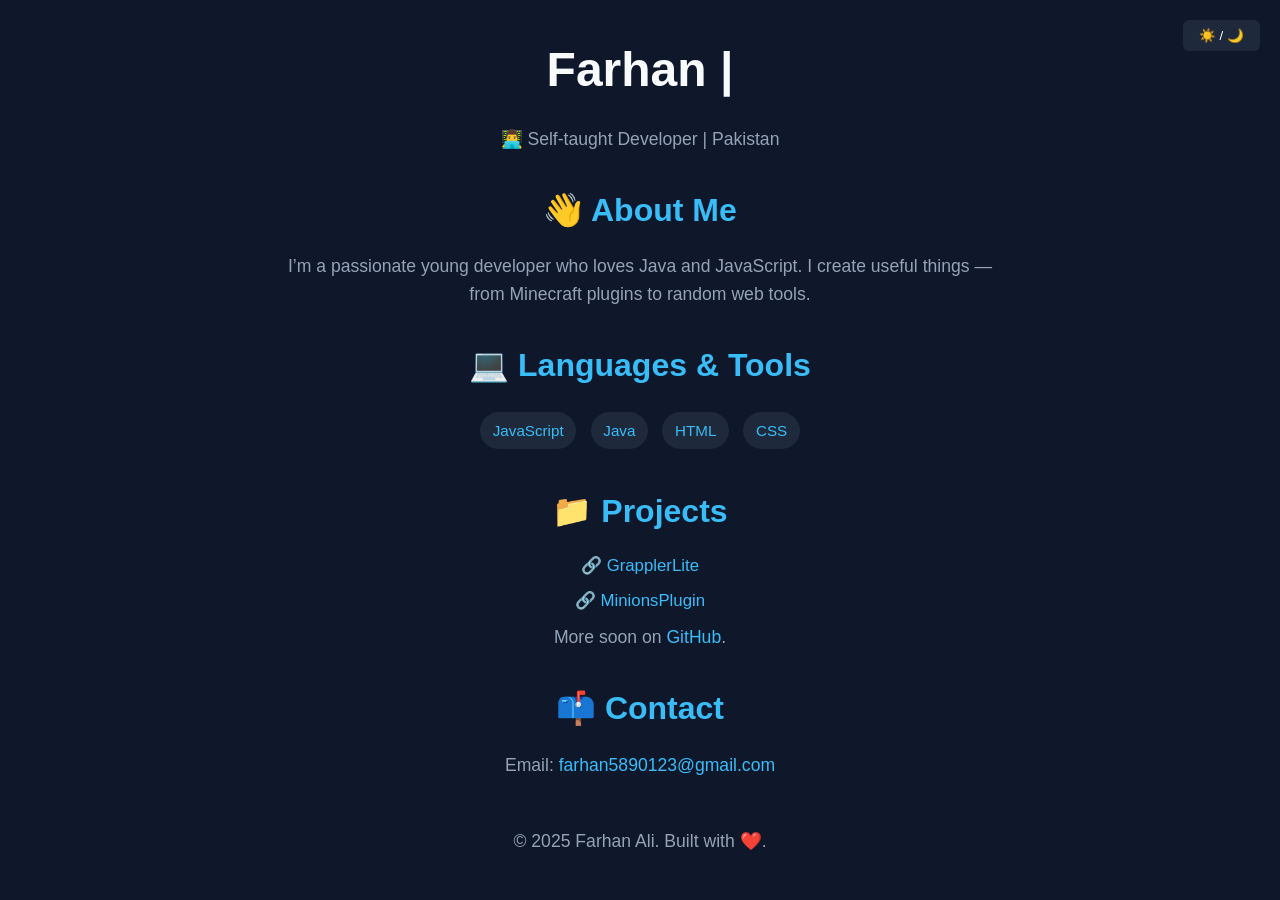
==== index.html @ d752af0a "Update index.html" ====
<!DOCTYPE html>
<html lang="en">
<head>
  <meta charset="UTF-8" />
  <meta name="viewport" content="width=device-width, initial-scale=1.0"/>
  <title>Farhan Ali | Developer Portfolio</title>
  <style>
    /* Reset & Base Styles */
    * {
      margin: 0;
      padding: 0;
      box-sizing: border-box;
    }
    html {
      scroll-behavior: smooth;
    }
    body {
      font-family: 'Segoe UI', sans-serif;
      background-color: #0f172a;
      color: #f8fafc;
      line-height: 1.6;
      transition: background-color 0.4s, color 0.4s;
    }

    /* Light mode styles */
    body.light {
      background-color: #f1f5f9;
      color: #0f172a;
    }

    /* Spinner */
    #spinner {
      position: fixed;
      width: 100%;
      height: 100%;
      background: #0f172a;
      z-index: 9999;
      display: flex;
      align-items: center;
      justify-content: center;
    }

    #spinner .loader {
      border: 6px solid #1e293b;
      border-top: 6px solid #38bdf8;
      border-radius: 50%;
      width: 50px;
      height: 50px;
      animation: spin 0.8s linear infinite;
    }

    @keyframes spin {
      to { transform: rotate(360deg); }
    }

    /* Container */
    .container {
      max-width: 800px;
      margin: auto;
      padding: 2rem;
      text-align: center;
      display: none;
      animation: fadeIn 1s ease-in-out forwards;
    }

    @keyframes fadeIn {
      from { opacity: 0; transform: translateY(30px); }
      to { opacity: 1; transform: translateY(0); }
    }

    h1 {
      font-size: 3rem;
      margin-bottom: 1rem;
    }

    .typewriter::after {
      content: "|";
      animation: blink 1s infinite;
    }

    @keyframes blink {
      0%, 100% { opacity: 1; }
      50% { opacity: 0; }
    }

    h2 {
      font-size: 2rem;
      margin: 2rem 0 1rem;
      color: #38bdf8;
    }

    body.light h2 {
      color: #0ea5e9;
    }

    p {
      font-size: 1.1rem;
      color: #94a3b8;
    }

    body.light p {
      color: #475569;
    }

    .tag {
      display: inline-block;
      background-color: #1e293b;
      color: #38bdf8;
      padding: 0.4rem 0.8rem;
      border-radius: 999px;
      margin: 0.3rem;
      font-size: 0.95rem;
      transition: transform 0.3s;
    }

    .tag:hover {
      transform: scale(1.1);
    }

    body.light .tag {
      background-color: #e2e8f0;
      color: #0284c7;
    }

    a {
      color: #38bdf8;
      text-decoration: none;
      transition: color 0.3s;
    }

    a:hover {
      color: #7dd3fc;
    }

    .project-link {
      display: block;
      margin: 0.5rem auto;
      font-size: 1.05rem;
      transition: transform 0.3s;
    }

    .project-link:hover {
      transform: scale(1.05);
    }

    footer {
      margin-top: 3rem;
      font-size: 0.9rem;
      color: #64748b;
    }

    .toggle-mode {
      position: fixed;
      top: 20px;
      right: 20px;
      background: #1e293b;
      border: none;
      color: #f8fafc;
      padding: 0.5rem 1rem;
      border-radius: 6px;
      cursor: pointer;
      z-index: 1000;
      transition: background-color 0.3s;
    }

    .toggle-mode:hover {
      background-color: #334155;
    }

    body.light .toggle-mode {
      background: #cbd5e1;
      color: #0f172a;
    }

    @media (max-width: 600px) {
      h1 { font-size: 2.2rem; }
      h2 { font-size: 1.6rem; }
      p { font-size: 1rem; }
    }
  </style>
</head>
<body>

  <!-- Spinner -->
  <div id="spinner">
    <div class="loader"></div>
  </div>

  <!-- Dark/Light Toggle -->
  <button class="toggle-mode" onclick="toggleMode()">☀️ / 🌙</button>

  <!-- Main Content -->
  <div class="container" id="main-content">
    <h1 class="typewriter" id="name"></h1>
    <p>👨‍💻 Self-taught Developer | Pakistan</p>

    <h2>👋 About Me</h2>
    <p>I’m a passionate young developer who loves Java and JavaScript. I create useful things — from Minecraft plugins to random web tools.</p>

    <h2>💻 Languages & Tools</h2>
    <div>
      <span class="tag">JavaScript</span>
      <span class="tag">Java</span>
      <span class="tag">HTML</span>
      <span class="tag">CSS</span>
    </div>

    <h2>📁 Projects</h2>
    <a class="project-link" href="https://github.com/Farhan58901234/GrapplerLite" target="_blank">🔗 GrapplerLite</a>
    <a class="project-link" href="https://github.com/Farhan58901234/MinionPlugin" target="_blank">🔗 MinionsPlugin</a>
    <p>More soon on <a href="https://github.com/Farhan58901234" target="_blank">GitHub</a>.</p>

    <h2>📫 Contact</h2>
    <p>Email: <a href="mailto:farhan5890123@gmail.com">farhan5890123@gmail.com</a></p>

    <footer>
      <p>© 2025 Farhan Ali. Built with ❤️.</p>
    </footer>
  </div>

  <!-- Scripts -->
  <script>
    // Remove spinner on load
    window.addEventListener('load', () => {
      document.getElementById('spinner').style.display = 'none';
      document.getElementById('main-content').style.display = 'block';
      typeWriter(); // start typewriter
    });

    // Dark/Light toggle
    function toggleMode() {
      document.body.classList.toggle('light');
    }

    // Typewriter effect
    const nameText = "Farhan Ali";
    let i = 0;
    function typeWriter() {
      if (i < nameText.length) {
        document.getElementById("name").innerHTML += nameText.charAt(i);
        i++;
        setTimeout(typeWriter, 150);
      }
    }
  </script>
</body>
</html>
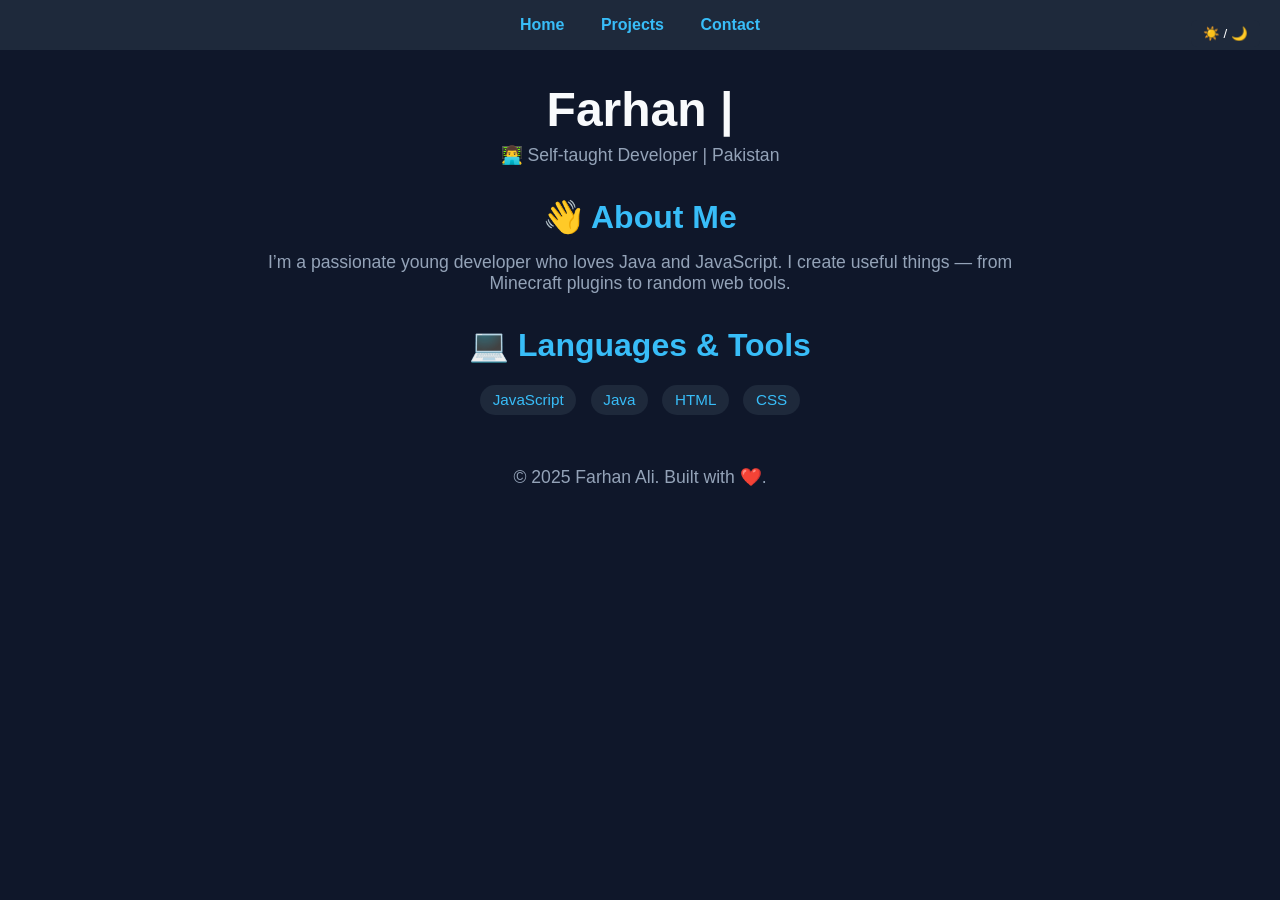
==== commit 95fc4529: "Update index.html" ====
--- a/index.html
+++ b/index.html
@@ -5,62 +5,66 @@
   <meta name="viewport" content="width=device-width, initial-scale=1.0"/>
   <title>Farhan Ali | Developer Portfolio</title>
   <style>
-    /* Reset & Base Styles */
     * {
       margin: 0;
       padding: 0;
       box-sizing: border-box;
     }
-    html {
-      scroll-behavior: smooth;
-    }
+
     body {
       font-family: 'Segoe UI', sans-serif;
       background-color: #0f172a;
       color: #f8fafc;
-      line-height: 1.6;
       transition: background-color 0.4s, color 0.4s;
+      padding: 2rem;
     }
 
-    /* Light mode styles */
     body.light {
       background-color: #f1f5f9;
       color: #0f172a;
     }
 
-    /* Spinner */
-    #spinner {
-      position: fixed;
-      width: 100%;
-      height: 100%;
-      background: #0f172a;
-      z-index: 9999;
-      display: flex;
-      align-items: center;
-      justify-content: center;
+    nav {
+      background: #1e293b;
+      padding: 1rem;
+      text-align: center;
+      margin: -2rem -2rem 2rem -2rem;
     }
 
-    #spinner .loader {
-      border: 6px solid #1e293b;
-      border-top: 6px solid #38bdf8;
-      border-radius: 50%;
-      width: 50px;
-      height: 50px;
-      animation: spin 0.8s linear infinite;
+    nav a {
+      color: #38bdf8;
+      text-decoration: none;
+      margin: 0 1rem;
+      font-weight: bold;
     }
 
-    @keyframes spin {
-      to { transform: rotate(360deg); }
+    nav a:hover {
+      color: #7dd3fc;
     }
 
-    /* Container */
+    .toggle-mode {
+      position: fixed;
+      top: 20px;
+      right: 20px;
+      background: #1e293b;
+      color: white;
+      padding: 6px 12px;
+      border: none;
+      border-radius: 6px;
+      cursor: pointer;
+      z-index: 999;
+    }
+
+    body.light .toggle-mode {
+      background: #cbd5e1;
+      color: #0f172a;
+    }
+
     .container {
       max-width: 800px;
       margin: auto;
-      padding: 2rem;
       text-align: center;
-      display: none;
-      animation: fadeIn 1s ease-in-out forwards;
+      animation: fadeIn 1s ease;
     }
 
     @keyframes fadeIn {
@@ -70,7 +74,7 @@
 
     h1 {
       font-size: 3rem;
-      margin-bottom: 1rem;
+      margin-bottom: 0.5rem;
     }
 
     .typewriter::after {
@@ -122,54 +126,10 @@
       color: #0284c7;
     }
 
-    a {
-      color: #38bdf8;
-      text-decoration: none;
-      transition: color 0.3s;
-    }
-
-    a:hover {
-      color: #7dd3fc;
-    }
-
-    .project-link {
-      display: block;
-      margin: 0.5rem auto;
-      font-size: 1.05rem;
-      transition: transform 0.3s;
-    }
-
-    .project-link:hover {
-      transform: scale(1.05);
-    }
-
     footer {
       margin-top: 3rem;
       font-size: 0.9rem;
       color: #64748b;
-    }
-
-    .toggle-mode {
-      position: fixed;
-      top: 20px;
-      right: 20px;
-      background: #1e293b;
-      border: none;
-      color: #f8fafc;
-      padding: 0.5rem 1rem;
-      border-radius: 6px;
-      cursor: pointer;
-      z-index: 1000;
-      transition: background-color 0.3s;
-    }
-
-    .toggle-mode:hover {
-      background-color: #334155;
-    }
-
-    body.light .toggle-mode {
-      background: #cbd5e1;
-      color: #0f172a;
     }
 
     @media (max-width: 600px) {
@@ -180,17 +140,15 @@
   </style>
 </head>
 <body>
-
-  <!-- Spinner -->
-  <div id="spinner">
-    <div class="loader"></div>
-  </div>
-
-  <!-- Dark/Light Toggle -->
   <button class="toggle-mode" onclick="toggleMode()">☀️ / 🌙</button>
 
-  <!-- Main Content -->
-  <div class="container" id="main-content">
+  <nav>
+    <a href="index.html">Home</a>
+    <a href="projects.html">Projects</a>
+    <a href="contact.html">Contact</a>
+  </nav>
+
+  <div class="container">
     <h1 class="typewriter" id="name"></h1>
     <p>👨‍💻 Self-taught Developer | Pakistan</p>
 
@@ -205,34 +163,16 @@
       <span class="tag">CSS</span>
     </div>
 
-    <h2>📁 Projects</h2>
-    <a class="project-link" href="https://github.com/Farhan58901234/GrapplerLite" target="_blank">🔗 GrapplerLite</a>
-    <a class="project-link" href="https://github.com/Farhan58901234/MinionPlugin" target="_blank">🔗 MinionsPlugin</a>
-    <p>More soon on <a href="https://github.com/Farhan58901234" target="_blank">GitHub</a>.</p>
-
-    <h2>📫 Contact</h2>
-    <p>Email: <a href="mailto:farhan5890123@gmail.com">farhan5890123@gmail.com</a></p>
-
     <footer>
       <p>© 2025 Farhan Ali. Built with ❤️.</p>
     </footer>
   </div>
 
-  <!-- Scripts -->
   <script>
-    // Remove spinner on load
-    window.addEventListener('load', () => {
-      document.getElementById('spinner').style.display = 'none';
-      document.getElementById('main-content').style.display = 'block';
-      typeWriter(); // start typewriter
-    });
-
-    // Dark/Light toggle
     function toggleMode() {
       document.body.classList.toggle('light');
     }
 
-    // Typewriter effect
     const nameText = "Farhan Ali";
     let i = 0;
     function typeWriter() {
@@ -242,6 +182,8 @@
         setTimeout(typeWriter, 150);
       }
     }
+
+    window.onload = typeWriter;
   </script>
 </body>
 </html>
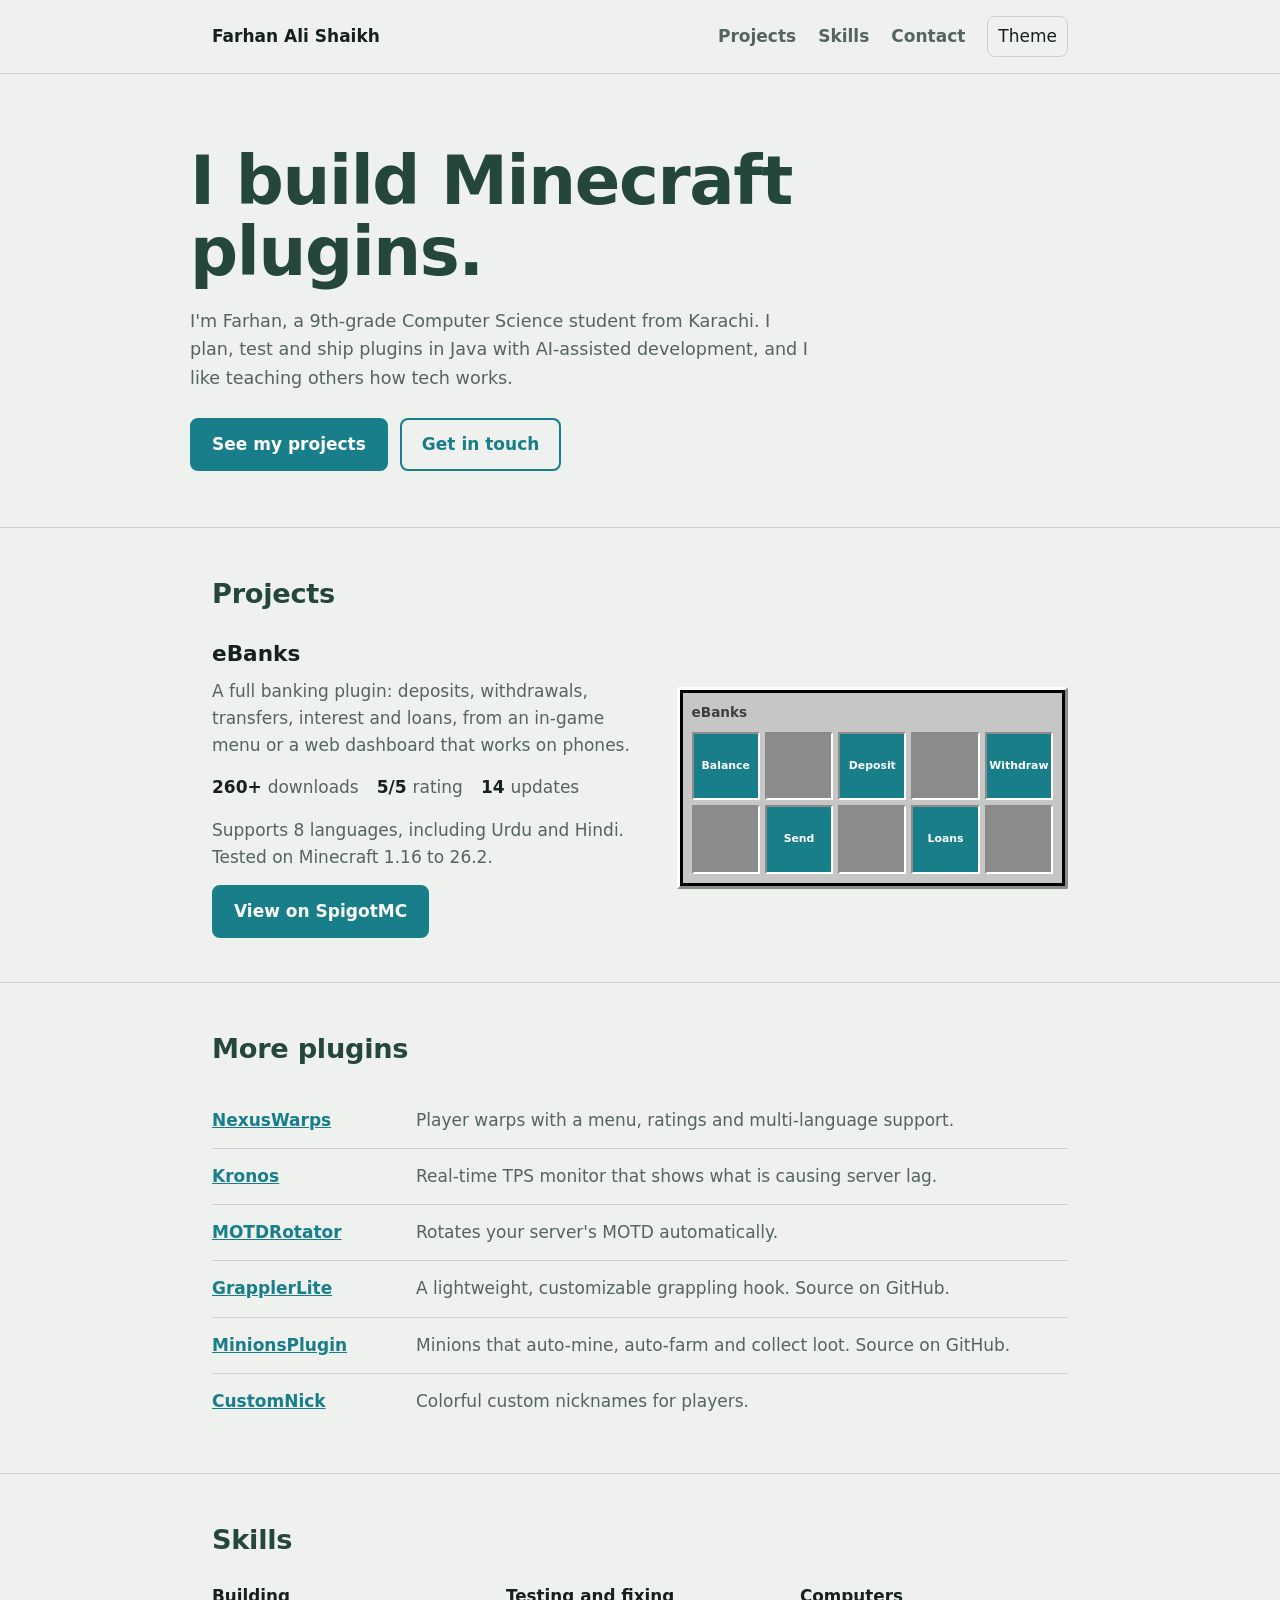
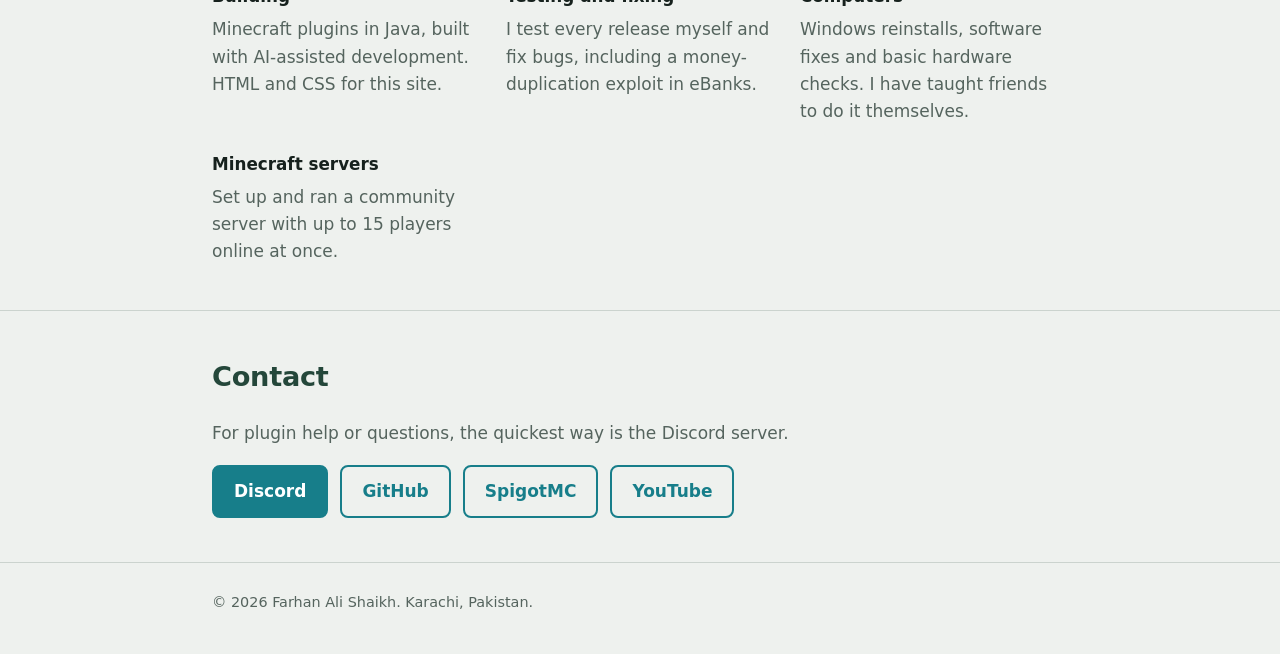
==== commit 00c7d2da: "Update index.html" ====
--- a/index.html
+++ b/index.html
@@ -1,189 +1,179 @@
 <!DOCTYPE html>
 <html lang="en">
 <head>
-  <meta charset="UTF-8" />
-  <meta name="viewport" content="width=device-width, initial-scale=1.0"/>
-  <title>Farhan Ali | Developer Portfolio</title>
-  <style>
-    * {
-      margin: 0;
-      padding: 0;
-      box-sizing: border-box;
-    }
-
-    body {
-      font-family: 'Segoe UI', sans-serif;
-      background-color: #0f172a;
-      color: #f8fafc;
-      transition: background-color 0.4s, color 0.4s;
-      padding: 2rem;
-    }
-
-    body.light {
-      background-color: #f1f5f9;
-      color: #0f172a;
-    }
-
-    nav {
-      background: #1e293b;
-      padding: 1rem;
-      text-align: center;
-      margin: -2rem -2rem 2rem -2rem;
-    }
-
-    nav a {
-      color: #38bdf8;
-      text-decoration: none;
-      margin: 0 1rem;
-      font-weight: bold;
-    }
-
-    nav a:hover {
-      color: #7dd3fc;
-    }
-
-    .toggle-mode {
-      position: fixed;
-      top: 20px;
-      right: 20px;
-      background: #1e293b;
-      color: white;
-      padding: 6px 12px;
-      border: none;
-      border-radius: 6px;
-      cursor: pointer;
-      z-index: 999;
-    }
-
-    body.light .toggle-mode {
-      background: #cbd5e1;
-      color: #0f172a;
-    }
-
-    .container {
-      max-width: 800px;
-      margin: auto;
-      text-align: center;
-      animation: fadeIn 1s ease;
-    }
-
-    @keyframes fadeIn {
-      from { opacity: 0; transform: translateY(30px); }
-      to { opacity: 1; transform: translateY(0); }
-    }
-
-    h1 {
-      font-size: 3rem;
-      margin-bottom: 0.5rem;
-    }
-
-    .typewriter::after {
-      content: "|";
-      animation: blink 1s infinite;
-    }
-
-    @keyframes blink {
-      0%, 100% { opacity: 1; }
-      50% { opacity: 0; }
-    }
-
-    h2 {
-      font-size: 2rem;
-      margin: 2rem 0 1rem;
-      color: #38bdf8;
-    }
-
-    body.light h2 {
-      color: #0ea5e9;
-    }
-
-    p {
-      font-size: 1.1rem;
-      color: #94a3b8;
-    }
-
-    body.light p {
-      color: #475569;
-    }
-
-    .tag {
-      display: inline-block;
-      background-color: #1e293b;
-      color: #38bdf8;
-      padding: 0.4rem 0.8rem;
-      border-radius: 999px;
-      margin: 0.3rem;
-      font-size: 0.95rem;
-      transition: transform 0.3s;
-    }
-
-    .tag:hover {
-      transform: scale(1.1);
-    }
-
-    body.light .tag {
-      background-color: #e2e8f0;
-      color: #0284c7;
-    }
-
-    footer {
-      margin-top: 3rem;
-      font-size: 0.9rem;
-      color: #64748b;
-    }
-
-    @media (max-width: 600px) {
-      h1 { font-size: 2.2rem; }
-      h2 { font-size: 1.6rem; }
-      p { font-size: 1rem; }
-    }
-  </style>
+<meta charset="utf-8">
+<meta name="viewport" content="width=device-width, initial-scale=1">
+<title>Farhan Ali Shaikh | Minecraft Plugin Developer</title>
+<meta name="description" content="Farhan Ali Shaikh, a 9th-grade Computer Science student from Karachi who builds and ships Minecraft plugins in Java.">
+<style>
+:root{
+  --bg:#EEF1EE; --card:#FFFFFF; --ink:#16211D; --muted:#55645E; --line:#CBD3CE;
+  --spruce:#24473A; --accent:#177E8A; --slot:#C6C6C6; --slot-in:#8B8B8B; --slot-hi:#FFFFFF; --on-accent:#FFFFFF;
+}
+@media (prefers-color-scheme:dark){
+  :root:not([data-theme="light"]){
+    --bg:#121A17; --card:#1A2622; --ink:#E7EEEA; --muted:#9BAAA3; --line:#2C3B35;
+    --spruce:#7FC4A5; --accent:#5CC7D3; --slot:#3A4641; --slot-in:#222B27; --slot-hi:#55635C; --on-accent:#0E1513;
+  }
+}
+:root[data-theme="dark"]{
+  --bg:#121A17; --card:#1A2622; --ink:#E7EEEA; --muted:#9BAAA3; --line:#2C3B35;
+  --spruce:#7FC4A5; --accent:#5CC7D3; --slot:#3A4641; --slot-in:#222B27; --slot-hi:#55635C; --on-accent:#0E1513;
+}
+*{box-sizing:border-box}
+html{scroll-behavior:smooth}
+body{margin:0;background:var(--bg);color:var(--ink);font:17px/1.6 system-ui,-apple-system,"Segoe UI",Roboto,sans-serif}
+a{color:var(--accent)}
+a:focus-visible,button:focus-visible{outline:3px solid var(--accent);outline-offset:3px}
+.wrap{max-width:900px;margin:0 auto;padding:0 22px}
+header{border-bottom:1px solid var(--line)}
+nav{display:flex;align-items:center;gap:22px;padding:16px 0}
+nav .brand{font-weight:800;color:var(--ink);text-decoration:none;margin-right:auto}
+nav a{color:var(--muted);text-decoration:none;font-weight:600}
+nav a:hover{color:var(--ink)}
+#theme{background:none;border:1px solid var(--line);color:var(--ink);border-radius:8px;padding:6px 10px;font:inherit;cursor:pointer}
+.hero{padding:72px 0 56px}
+h1{font-size:clamp(2.4rem,7vw,4.2rem);line-height:1.05;margin:0 0 20px;letter-spacing:-.02em;color:var(--spruce);max-width:14ch}
+.hero p{max-width:56ch;color:var(--muted);font-size:1.1rem;margin:0 0 26px}
+.btns{display:flex;flex-wrap:wrap;gap:12px}
+.btn{display:inline-block;padding:11px 20px;border-radius:8px;font-weight:700;text-decoration:none;border:2px solid var(--accent)}
+.btn.main{background:var(--accent);color:var(--on-accent)}
+.btn.alt{color:var(--accent)}
+section{padding:44px 0;border-top:1px solid var(--line)}
+h2{font-size:1.7rem;margin:0 0 22px;color:var(--spruce);letter-spacing:-.01em}
+.feature{display:grid;grid-template-columns:1.1fr 1fr;gap:34px;align-items:center}
+.feature h3{margin:0 0 6px;font-size:1.35rem}
+.feature p{margin:0 0 14px;color:var(--muted)}
+.facts{display:flex;flex-wrap:wrap;gap:8px 18px;margin:0 0 16px;padding:0;list-style:none;font-weight:700}
+.facts span{color:var(--muted);font-weight:500}
+/* eBanks GUI mock */
+.gui{background:var(--slot);border:3px solid var(--slot-hi);border-right-color:var(--slot-in);border-bottom-color:var(--slot-in);padding:12px;box-shadow:0 0 0 3px #000 inset;border-radius:2px}
+.gui b{display:block;color:#3F3F3F;font-size:.85rem;margin:0 0 8px}
+:root[data-theme="dark"] .gui b{color:#C8D3CD}
+@media (prefers-color-scheme:dark){:root:not([data-theme="light"]) .gui b{color:#C8D3CD}}
+.slots{display:grid;grid-template-columns:repeat(5,1fr);gap:5px}
+.slot{aspect-ratio:1;background:var(--slot-in);border:2px solid var(--slot-in);border-right-color:var(--slot-hi);border-bottom-color:var(--slot-hi);display:flex;align-items:center;justify-content:center;text-align:center;font-size:.68rem;line-height:1.15;font-weight:700;color:var(--ink);padding:2px}
+.slot.on{background:var(--accent);color:var(--on-accent)}
+.list{display:grid;gap:0;margin:0;padding:0;list-style:none}
+.list li{display:grid;grid-template-columns:190px 1fr;gap:14px;padding:14px 0;border-bottom:1px solid var(--line)}
+.list li:last-child{border-bottom:0}
+.list a{font-weight:700}
+.list span{color:var(--muted)}
+.skills{display:grid;grid-template-columns:repeat(auto-fit,minmax(230px,1fr));gap:26px}
+.skills h3{margin:0 0 6px;font-size:1.05rem}
+.skills p{margin:0;color:var(--muted)}
+.links{display:flex;flex-wrap:wrap;gap:12px}
+footer{padding:28px 0 40px;color:var(--muted);font-size:.9rem;border-top:1px solid var(--line)}
+@media (max-width:720px){
+  .feature{grid-template-columns:1fr}
+  .list li{grid-template-columns:1fr;gap:2px}
+  nav{gap:14px;flex-wrap:wrap}
+}
+</style>
 </head>
 <body>
-  <button class="toggle-mode" onclick="toggleMode()">☀️ / 🌙</button>
+<header>
+  <div class="wrap">
+    <nav aria-label="Main">
+      <a class="brand" href="#top">Farhan Ali Shaikh</a>
+      <a href="#projects">Projects</a>
+      <a href="#skills">Skills</a>
+      <a href="#contact">Contact</a>
+      <button id="theme" type="button" aria-label="Switch between light and dark theme">Theme</button>
+    </nav>
+  </div>
+</header>
 
-  <nav>
-    <a href="index.html">Home</a>
-    <a href="projects.html">Projects</a>
-    <a href="contact.html">Contact</a>
-  </nav>
-
-  <div class="container">
-    <h1 class="typewriter" id="name"></h1>
-    <p>👨‍💻 Self-taught Developer | Pakistan</p>
-
-    <h2>👋 About Me</h2>
-    <p>I’m a passionate young developer who loves Java and JavaScript. I create useful things — from Minecraft plugins to random web tools.</p>
-
-    <h2>💻 Languages & Tools</h2>
-    <div>
-      <span class="tag">JavaScript</span>
-      <span class="tag">Java</span>
-      <span class="tag">HTML</span>
-      <span class="tag">CSS</span>
+<main id="top">
+  <div class="wrap hero">
+    <h1>I build Minecraft plugins.</h1>
+    <p>I'm Farhan, a 9th-grade Computer Science student from Karachi. I plan, test and ship plugins in Java with AI-assisted development, and I like teaching others how tech works.</p>
+    <div class="btns">
+      <a class="btn main" href="#projects">See my projects</a>
+      <a class="btn alt" href="#contact">Get in touch</a>
     </div>
-
-    <footer>
-      <p>© 2025 Farhan Ali. Built with ❤️.</p>
-    </footer>
   </div>
 
-  <script>
-    function toggleMode() {
-      document.body.classList.toggle('light');
-    }
+  <section id="projects">
+    <div class="wrap">
+      <h2>Projects</h2>
+      <div class="feature">
+        <div>
+          <h3>eBanks</h3>
+          <p>A full banking plugin: deposits, withdrawals, transfers, interest and loans, from an in-game menu or a web dashboard that works on phones.</p>
+          <ul class="facts">
+            <li>260+ <span>downloads</span></li>
+            <li>5/5 <span>rating</span></li>
+            <li>14 <span>updates</span></li>
+          </ul>
+          <p>Supports 8 languages, including Urdu and Hindi. Tested on Minecraft 1.16 to 26.2.</p>
+          <a class="btn main" href="https://www.spigotmc.org/resources/ebanks-banking-loans-gui-web-interface.133082/">View on SpigotMC</a>
+        </div>
+        <div class="gui" role="img" aria-label="Illustration of the eBanks in-game menu">
+          <b>eBanks</b>
+          <div class="slots" aria-hidden="true">
+            <div class="slot on">Balance</div><div class="slot"></div><div class="slot on">Deposit</div><div class="slot"></div><div class="slot on">Withdraw</div>
+            <div class="slot"></div><div class="slot on">Send</div><div class="slot"></div><div class="slot on">Loans</div><div class="slot"></div>
+          </div>
+        </div>
+      </div>
+    </div>
+  </section>
 
-    const nameText = "Farhan Ali";
-    let i = 0;
-    function typeWriter() {
-      if (i < nameText.length) {
-        document.getElementById("name").innerHTML += nameText.charAt(i);
-        i++;
-        setTimeout(typeWriter, 150);
-      }
-    }
+  <section>
+    <div class="wrap">
+      <h2>More plugins</h2>
+      <ul class="list">
+        <li><a href="https://www.spigotmc.org/resources/nexuswarps-%E2%80%94-advanced-player-warp-system.133419/">NexusWarps</a><span>Player warps with a menu, ratings and multi-language support.</span></li>
+        <li><a href="https://www.spigotmc.org/resources/kronos-%E2%9A%A1-real-time-tps-monitor-lag-analyzer.133035/">Kronos</a><span>Real-time TPS monitor that shows what is causing server lag.</span></li>
+        <li><a href="https://www.spigotmc.org/resources/%E2%9E%A4-motdrotator-%E2%80%93-rotate-your-server-motd-automatically.127195/">MOTDRotator</a><span>Rotates your server's MOTD automatically.</span></li>
+        <li><a href="https://github.com/Farhan58901234/GrapplerLite">GrapplerLite</a><span>A lightweight, customizable grappling hook. Source on GitHub.</span></li>
+        <li><a href="https://github.com/Farhan58901234/MinionPlugin">MinionsPlugin</a><span>Minions that auto-mine, auto-farm and collect loot. Source on GitHub.</span></li>
+        <li><a href="https://www.spigotmc.org/resources/customnick-1-8-1-20.114371/">CustomNick</a><span>Colorful custom nicknames for players.</span></li>
+      </ul>
+    </div>
+  </section>
 
-    window.onload = typeWriter;
-  </script>
+  <section id="skills">
+    <div class="wrap">
+      <h2>Skills</h2>
+      <div class="skills">
+        <div><h3>Building</h3><p>Minecraft plugins in Java, built with AI-assisted development. HTML and CSS for this site.</p></div>
+        <div><h3>Testing and fixing</h3><p>I test every release myself and fix bugs, including a money-duplication exploit in eBanks.</p></div>
+        <div><h3>Computers</h3><p>Windows reinstalls, software fixes and basic hardware checks. I have taught friends to do it themselves.</p></div>
+        <div><h3>Minecraft servers</h3><p>Set up and ran a community server with up to 15 players online at once.</p></div>
+      </div>
+    </div>
+  </section>
+
+  <section id="contact">
+    <div class="wrap">
+      <h2>Contact</h2>
+      <p style="margin:0 0 18px;color:var(--muted)">For plugin help or questions, the quickest way is the Discord server.</p>
+      <div class="links">
+        <a class="btn main" href="https://discord.gg/zYwBQ67k4z">Discord</a>
+        <a class="btn alt" href="https://github.com/Farhan58901234">GitHub</a>
+        <a class="btn alt" href="https://www.spigotmc.org/resources/authors/farhan12.1495896/">SpigotMC</a>
+        <a class="btn alt" href="https://www.youtube.com/@MemeboyFarhan">YouTube</a>
+      </div>
+    </div>
+  </section>
+</main>
+
+<footer><div class="wrap">&copy; 2026 Farhan Ali Shaikh. Karachi, Pakistan.</div></footer>
+
+<script>
+(function(){
+  var root=document.documentElement, btn=document.getElementById('theme');
+  try{var saved=localStorage.getItem('theme'); if(saved){root.setAttribute('data-theme',saved);}}catch(e){}
+  btn.addEventListener('click',function(){
+    var dark=root.getAttribute('data-theme')==='dark' ||
+      (!root.getAttribute('data-theme') && window.matchMedia('(prefers-color-scheme: dark)').matches);
+    var next=dark?'light':'dark';
+    root.setAttribute('data-theme',next);
+    try{localStorage.setItem('theme',next);}catch(e){}
+  });
+})();
+</script>
 </body>
 </html>
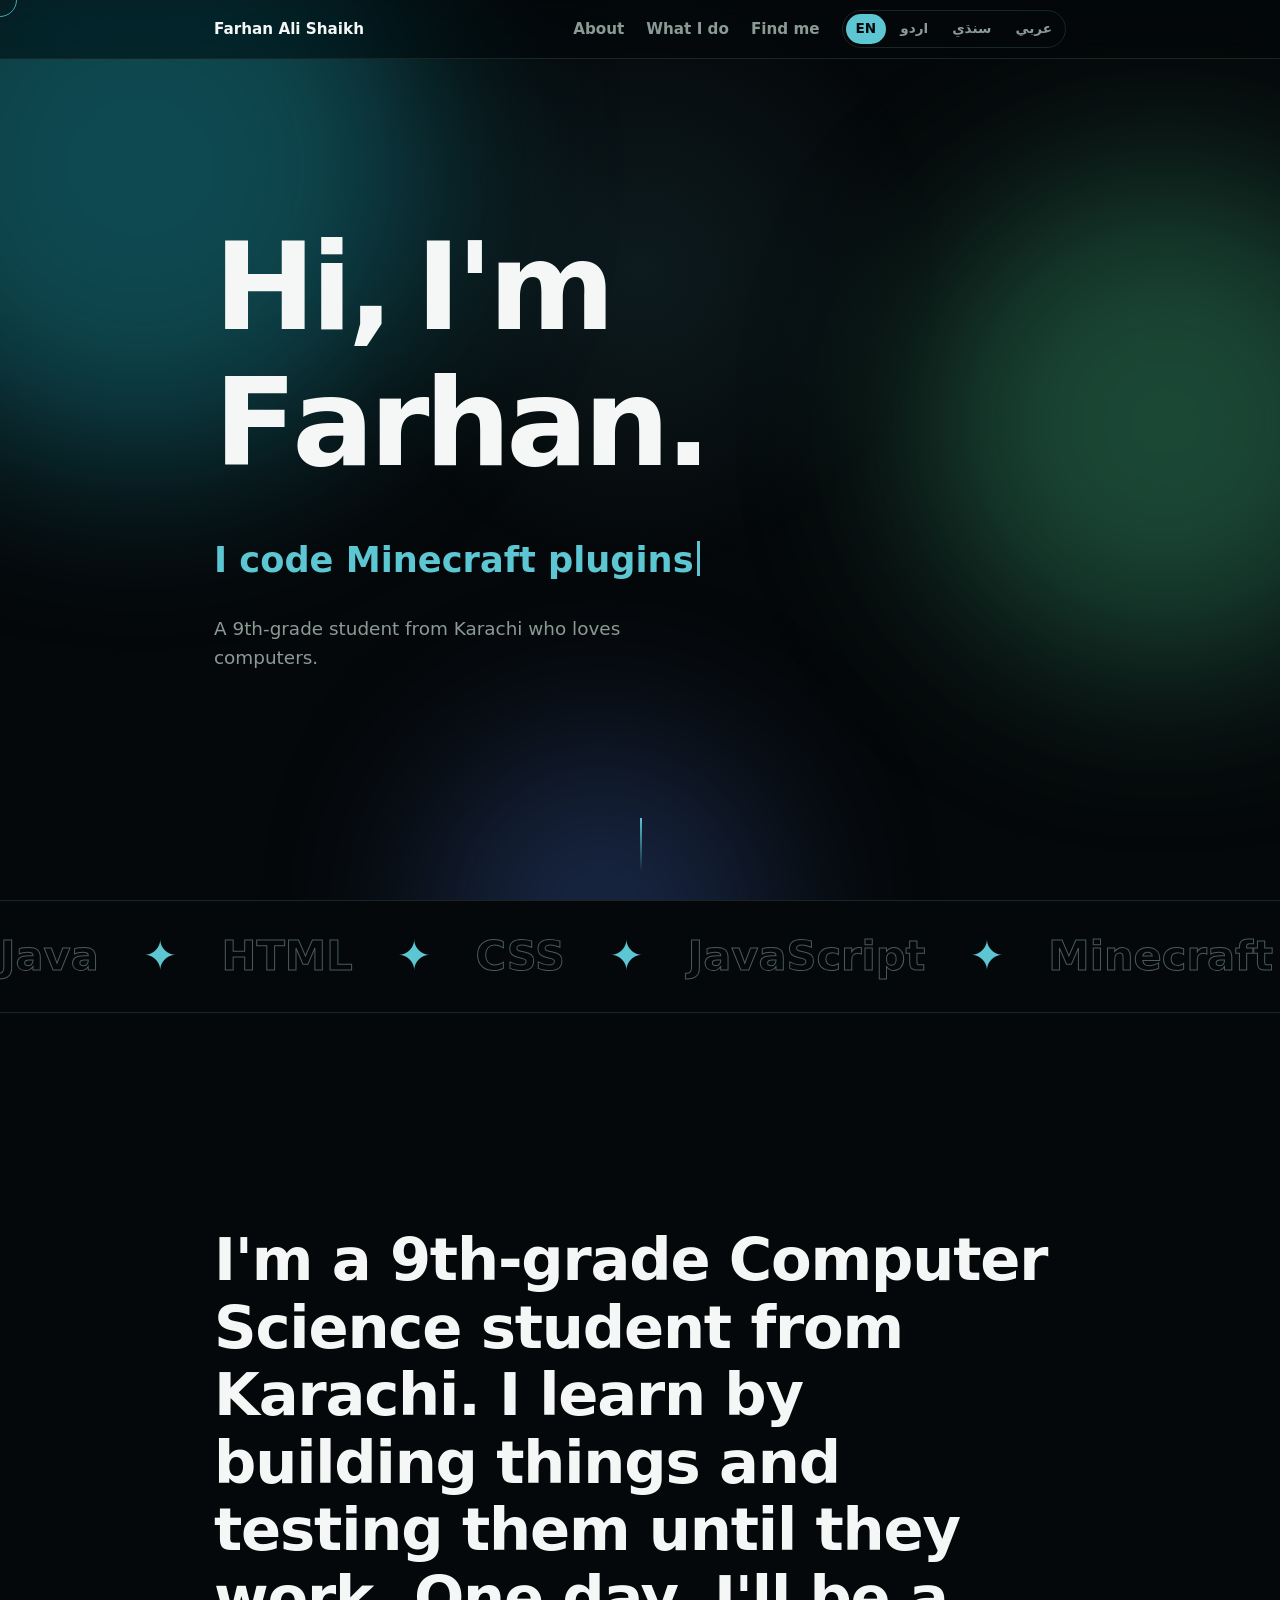
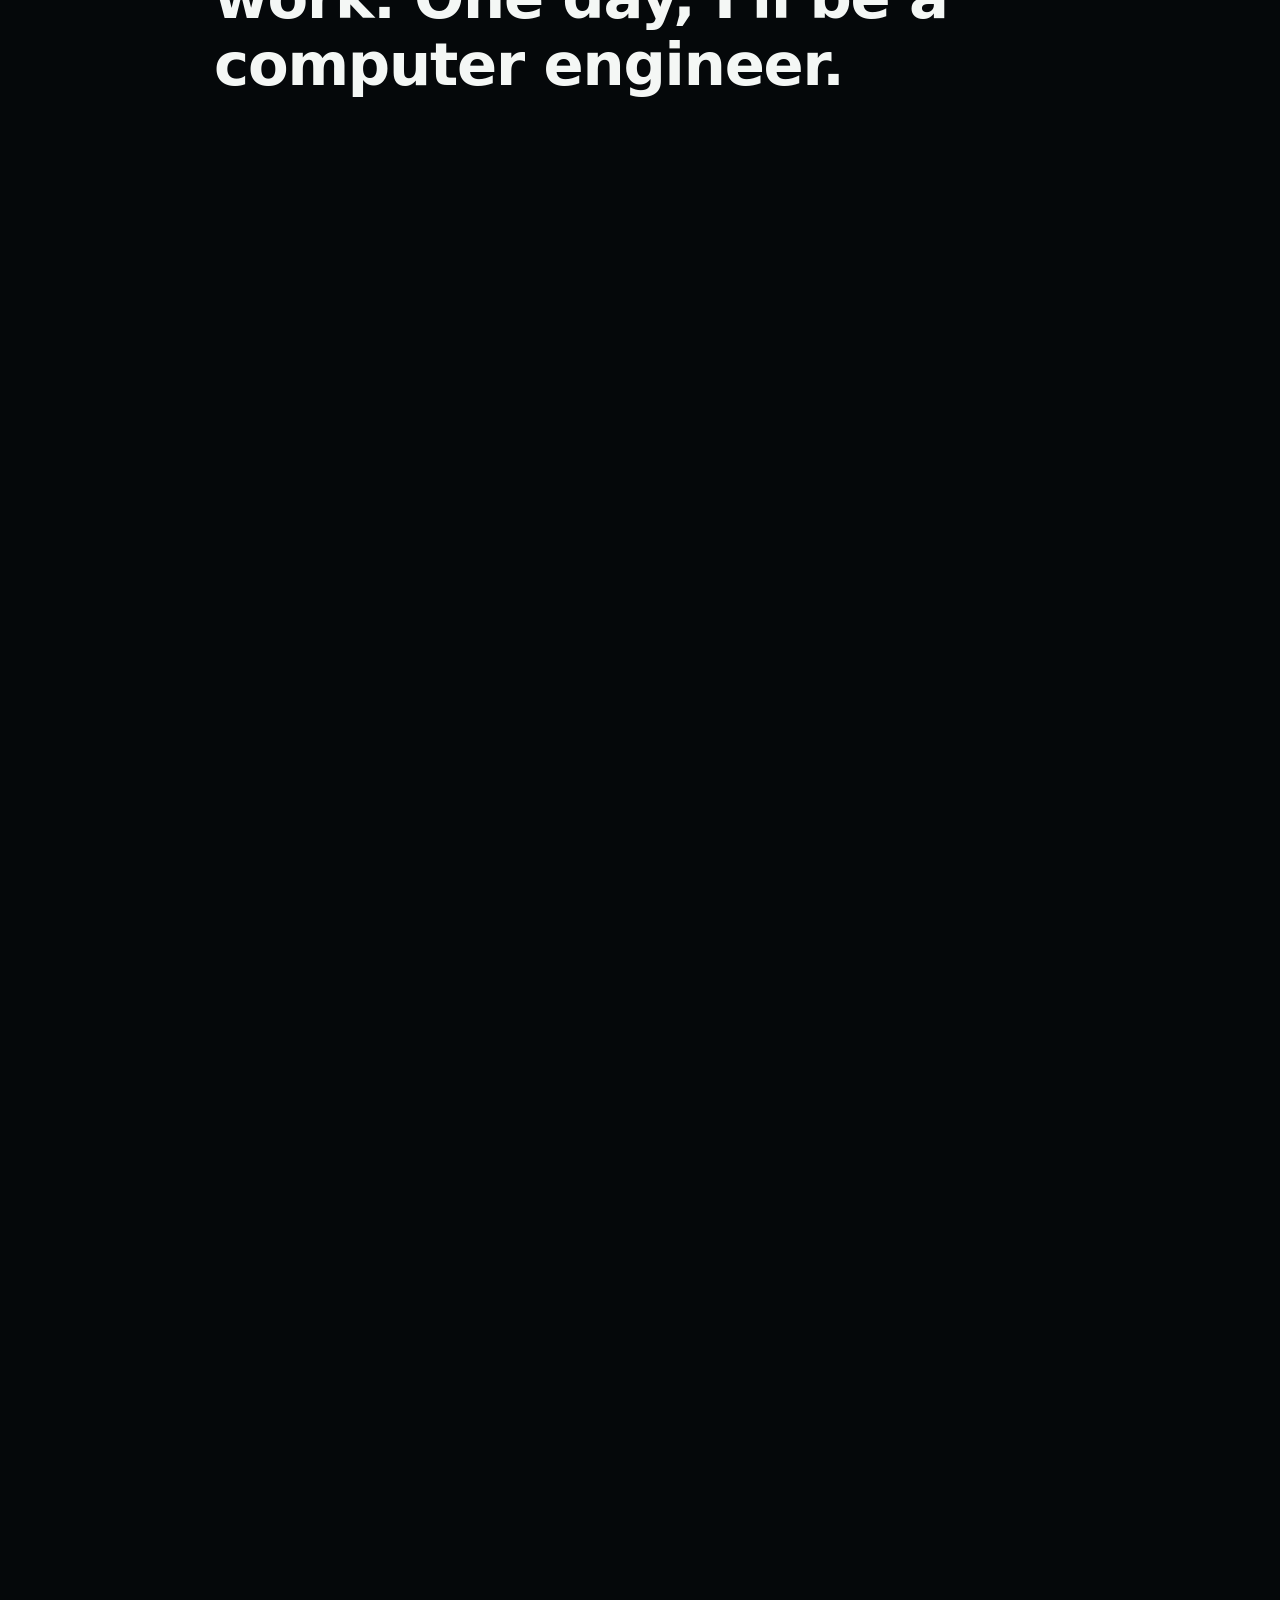
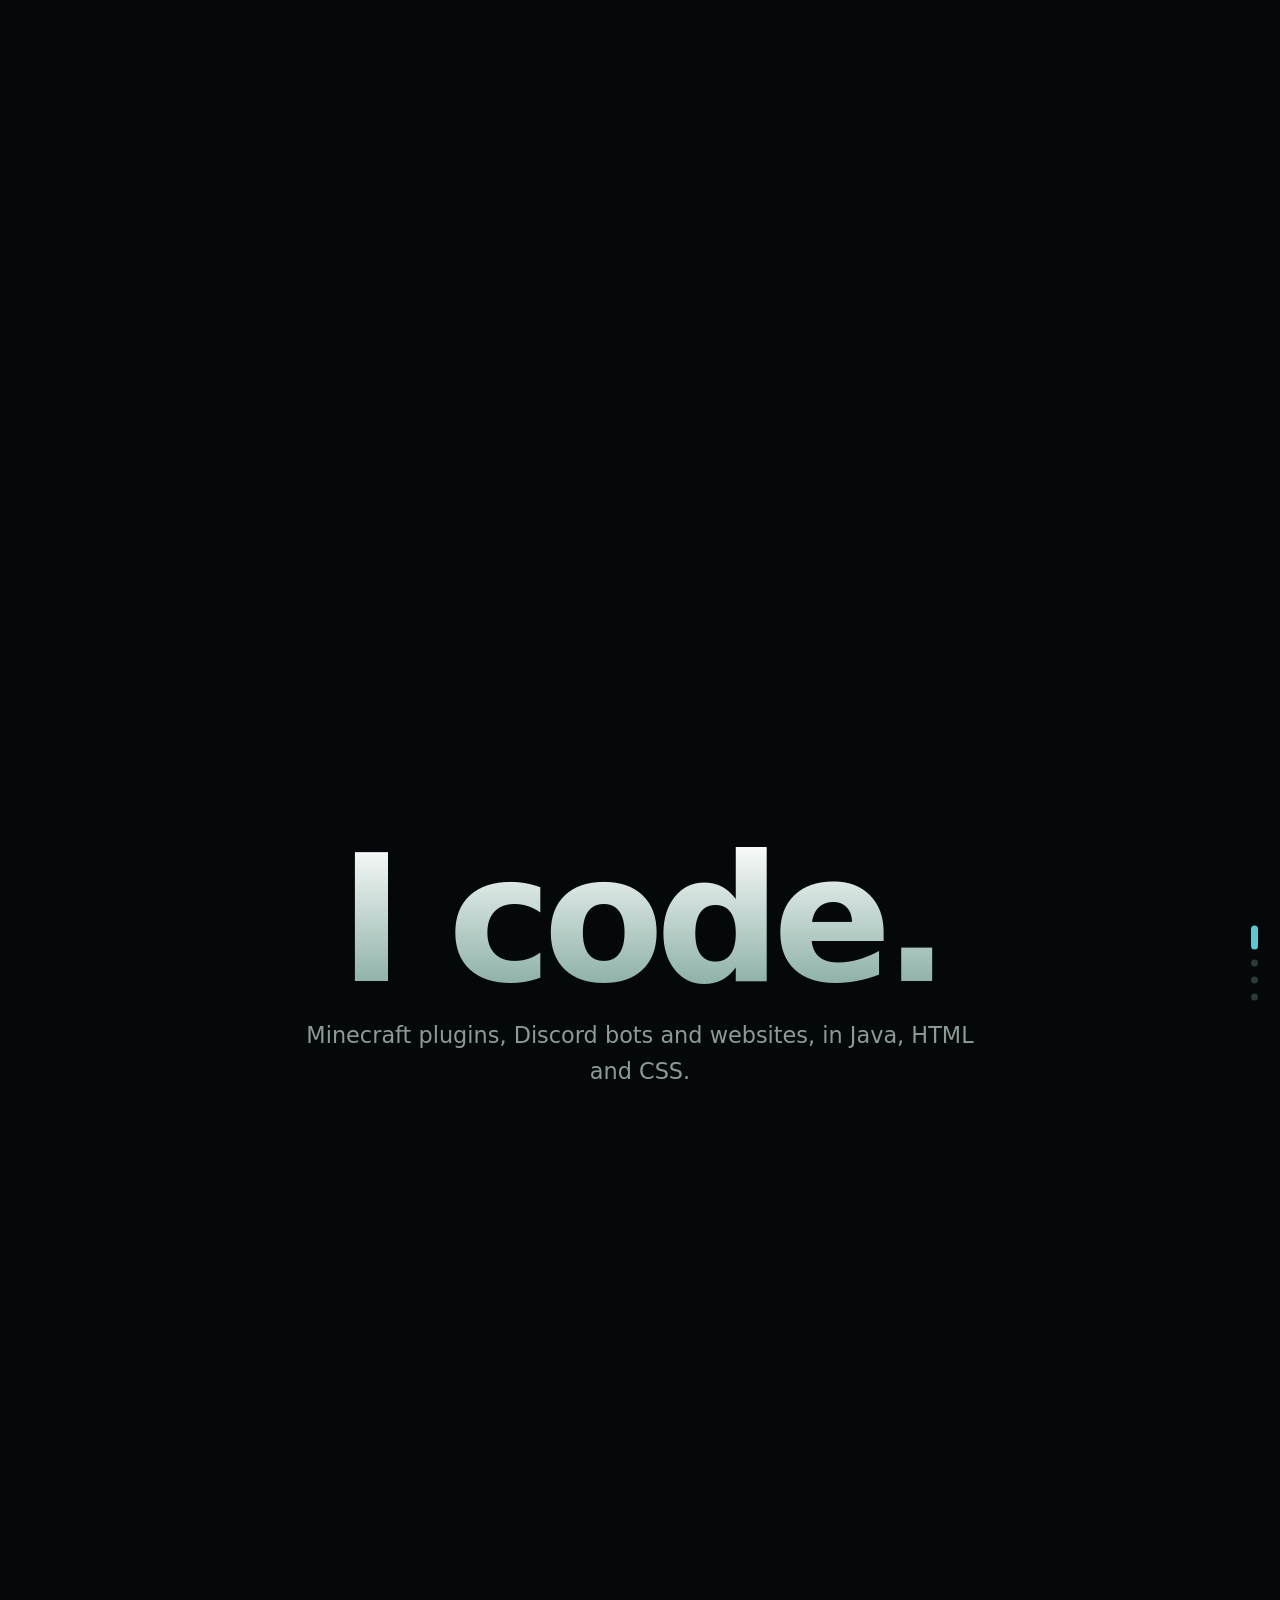
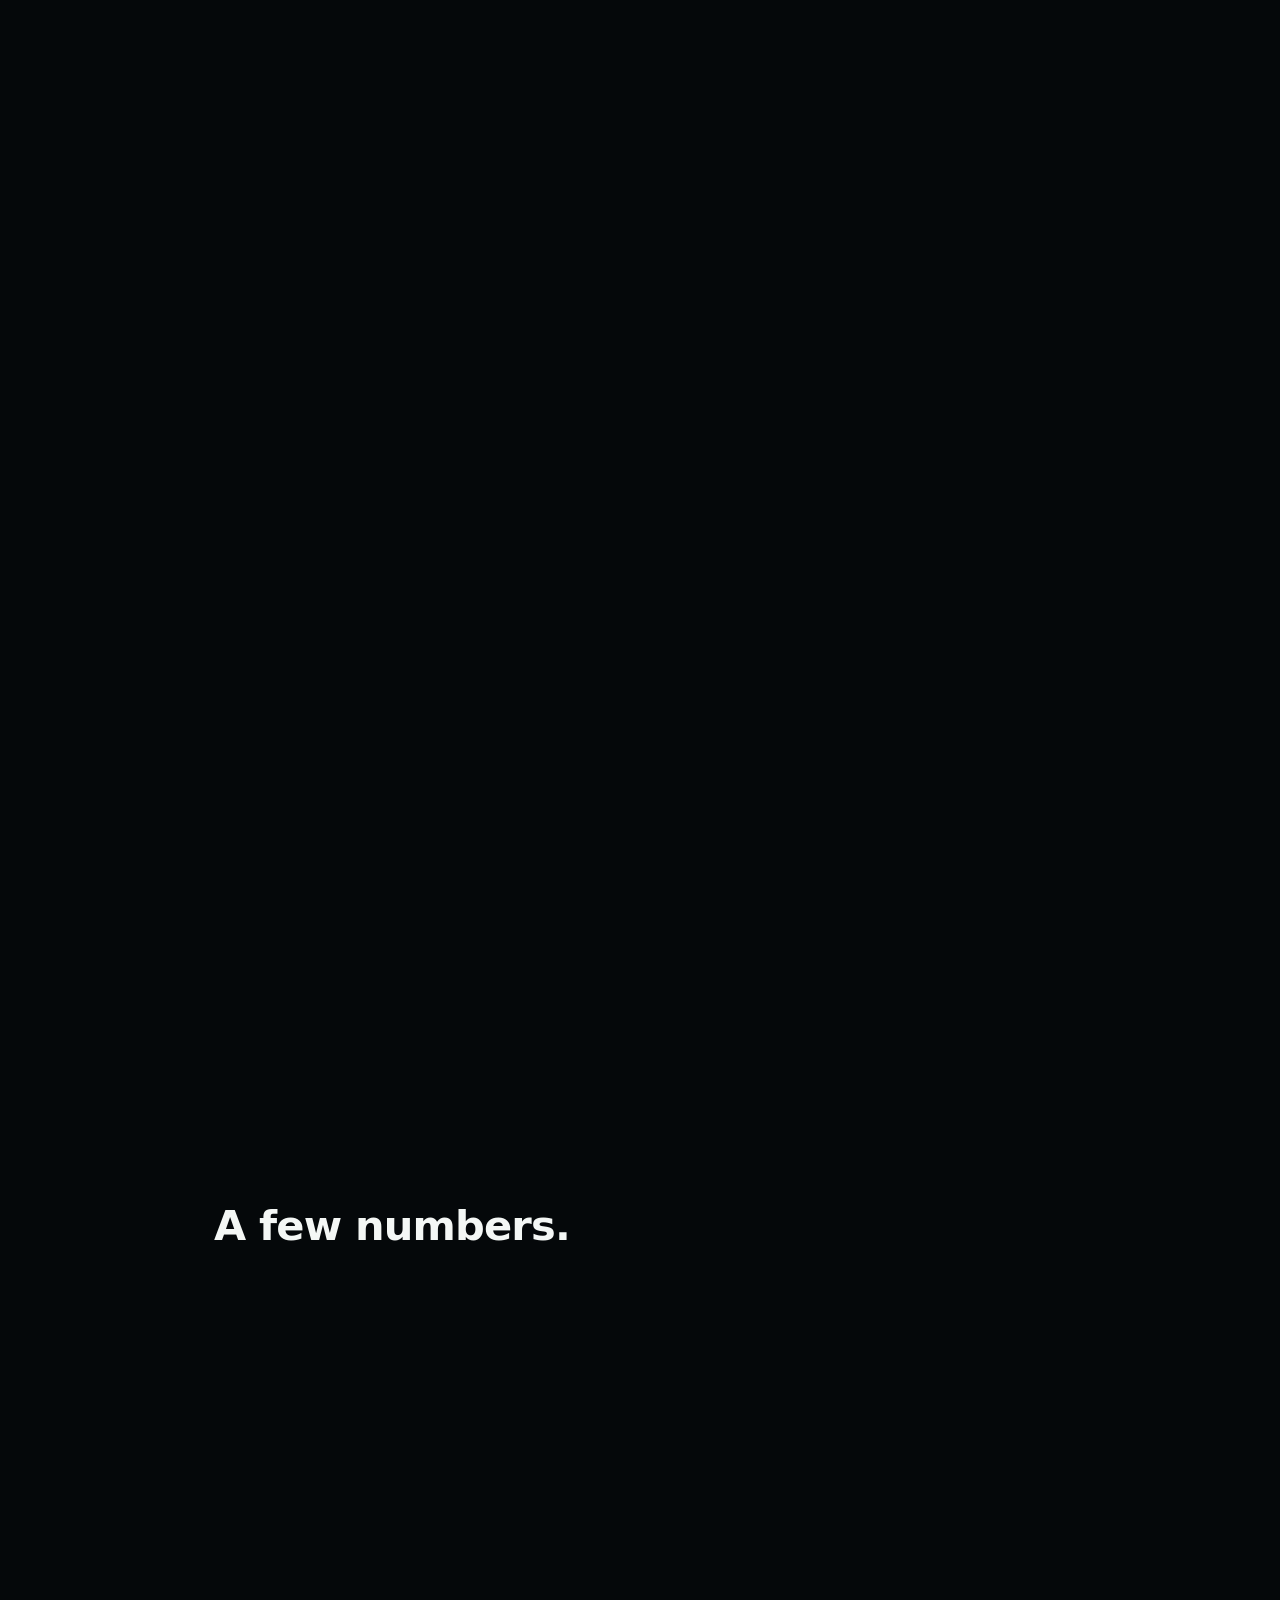
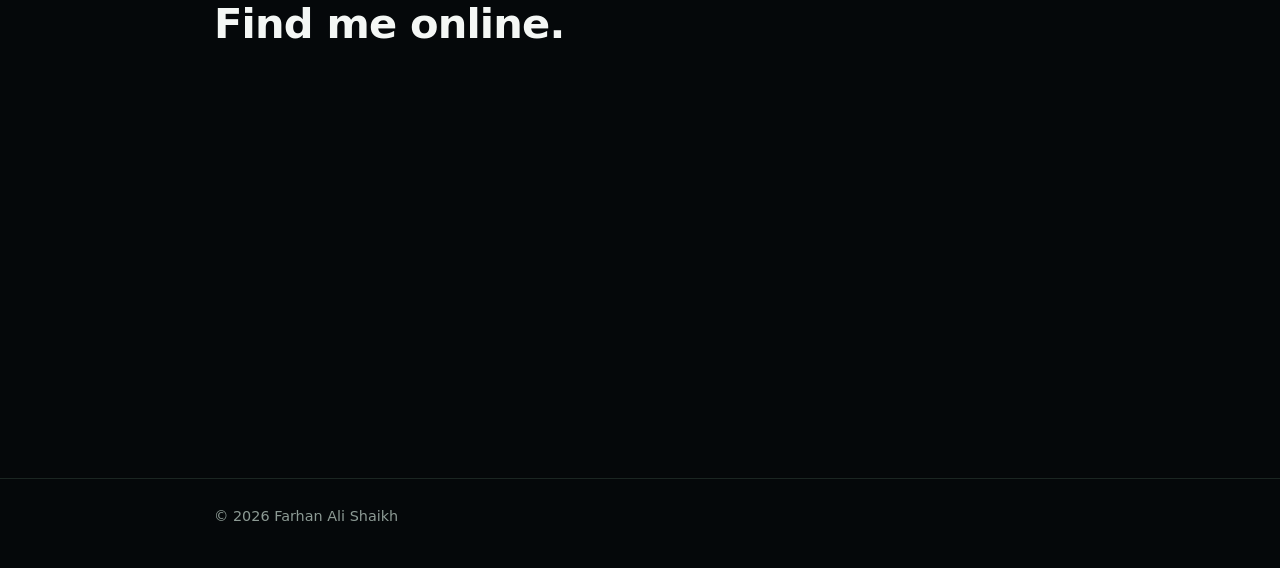
==== commit 8b174756: "Update index.html" ====
--- a/index.html
+++ b/index.html
@@ -1,178 +1,240 @@
 <!DOCTYPE html>
-<html lang="en">
+<html lang="en" dir="ltr">
 <head>
 <meta charset="utf-8">
 <meta name="viewport" content="width=device-width, initial-scale=1">
-<title>Farhan Ali Shaikh | Minecraft Plugin Developer</title>
-<meta name="description" content="Farhan Ali Shaikh, a 9th-grade Computer Science student from Karachi who builds and ships Minecraft plugins in Java.">
+<title>Farhan Ali Shaikh</title>
+<meta name="description" content="Hi, I'm Farhan, a 9th-grade Computer Science student from Karachi who codes, fixes computers, makes videos and teaches.">
+<meta name="theme-color" content="#05080a">
+<link rel="preconnect" href="https://fonts.googleapis.com"><link rel="preconnect" href="https://fonts.gstatic.com" crossorigin>
+<link href="https://fonts.googleapis.com/css2?family=Noto+Naskh+Arabic:wght@500;700&display=swap" rel="stylesheet">
+<script>if(!matchMedia('(prefers-reduced-motion: reduce)').matches)document.documentElement.classList.add('fx');</script>
 <style>
-:root{
-  --bg:#EEF1EE; --card:#FFFFFF; --ink:#16211D; --muted:#55645E; --line:#CBD3CE;
-  --spruce:#24473A; --accent:#177E8A; --slot:#C6C6C6; --slot-in:#8B8B8B; --slot-hi:#FFFFFF; --on-accent:#FFFFFF;
-}
-@media (prefers-color-scheme:dark){
-  :root:not([data-theme="light"]){
-    --bg:#121A17; --card:#1A2622; --ink:#E7EEEA; --muted:#9BAAA3; --line:#2C3B35;
-    --spruce:#7FC4A5; --accent:#5CC7D3; --slot:#3A4641; --slot-in:#222B27; --slot-hi:#55635C; --on-accent:#0E1513;
-  }
-}
-:root[data-theme="dark"]{
-  --bg:#121A17; --card:#1A2622; --ink:#E7EEEA; --muted:#9BAAA3; --line:#2C3B35;
-  --spruce:#7FC4A5; --accent:#5CC7D3; --slot:#3A4641; --slot-in:#222B27; --slot-hi:#55635C; --on-accent:#0E1513;
-}
+:root{--bg:#05080A;--ink:#F4F7F5;--muted:#8C9A94;--line:#1B2622;--a:#5CC7D3;--b:#7FE3A8;--mx:50vw;--my:30vh}
 *{box-sizing:border-box}
 html{scroll-behavior:smooth}
-body{margin:0;background:var(--bg);color:var(--ink);font:17px/1.6 system-ui,-apple-system,"Segoe UI",Roboto,sans-serif}
-a{color:var(--accent)}
-a:focus-visible,button:focus-visible{outline:3px solid var(--accent);outline-offset:3px}
-.wrap{max-width:900px;margin:0 auto;padding:0 22px}
-header{border-bottom:1px solid var(--line)}
-nav{display:flex;align-items:center;gap:22px;padding:16px 0}
-nav .brand{font-weight:800;color:var(--ink);text-decoration:none;margin-right:auto}
-nav a{color:var(--muted);text-decoration:none;font-weight:600}
+body{margin:0;background:var(--bg);color:var(--ink);font:18px/1.6 system-ui,-apple-system,"Segoe UI",Roboto,sans-serif;overflow-x:hidden}
+[dir=rtl] body,[dir=rtl] button{font-family:"Noto Naskh Arabic","Segoe UI",Tahoma,sans-serif}
+[dir=rtl] *{letter-spacing:0!important}
+[dir=rtl] h1,[dir=rtl] .panel h2{line-height:1.35}[dir=rtl] .story{line-height:1.5}
+body::before{content:"";position:fixed;inset:0;pointer-events:none;z-index:0;background:radial-gradient(500px circle at var(--mx) var(--my),rgba(92,199,211,.10),transparent 60%)}
+a{color:var(--a)}a:focus-visible,button:focus-visible{outline:3px solid var(--a);outline-offset:4px}
+.wrap{max-width:900px;margin:0 auto;padding:0 24px;position:relative;z-index:1}
+#bar{position:fixed;top:0;left:0;right:0;height:3px;background:linear-gradient(90deg,var(--a),var(--b));transform:scaleX(0);transform-origin:left;z-index:60}
+[dir=rtl] #bar{transform-origin:right}
+#ring{position:fixed;left:0;top:0;width:34px;height:34px;margin:-17px 0 0 -17px;border:1.5px solid var(--a);border-radius:50%;pointer-events:none;z-index:50;opacity:.8;transition:width .25s,height .25s,margin .25s,background .25s}
+#ring.big{width:66px;height:66px;margin:-33px 0 0 -33px;background:rgba(92,199,211,.12)}
+nav{position:fixed;top:0;left:0;right:0;z-index:10;backdrop-filter:blur(16px) saturate(1.4);-webkit-backdrop-filter:blur(16px) saturate(1.4);background:rgba(5,8,10,.55);border-bottom:1px solid var(--line)}
+nav .wrap{display:flex;gap:22px;align-items:center;height:58px}
+.brand{margin-inline-end:auto;font-weight:800;color:var(--ink);text-decoration:none}
+.nl{display:flex;gap:22px}
+nav a{color:var(--muted);text-decoration:none;font-weight:600;font-size:.95rem;transition:color .2s}
 nav a:hover{color:var(--ink)}
-#theme{background:none;border:1px solid var(--line);color:var(--ink);border-radius:8px;padding:6px 10px;font:inherit;cursor:pointer}
-.hero{padding:72px 0 56px}
-h1{font-size:clamp(2.4rem,7vw,4.2rem);line-height:1.05;margin:0 0 20px;letter-spacing:-.02em;color:var(--spruce);max-width:14ch}
-.hero p{max-width:56ch;color:var(--muted);font-size:1.1rem;margin:0 0 26px}
-.btns{display:flex;flex-wrap:wrap;gap:12px}
-.btn{display:inline-block;padding:11px 20px;border-radius:8px;font-weight:700;text-decoration:none;border:2px solid var(--accent)}
-.btn.main{background:var(--accent);color:var(--on-accent)}
-.btn.alt{color:var(--accent)}
-section{padding:44px 0;border-top:1px solid var(--line)}
-h2{font-size:1.7rem;margin:0 0 22px;color:var(--spruce);letter-spacing:-.01em}
-.feature{display:grid;grid-template-columns:1.1fr 1fr;gap:34px;align-items:center}
-.feature h3{margin:0 0 6px;font-size:1.35rem}
-.feature p{margin:0 0 14px;color:var(--muted)}
-.facts{display:flex;flex-wrap:wrap;gap:8px 18px;margin:0 0 16px;padding:0;list-style:none;font-weight:700}
-.facts span{color:var(--muted);font-weight:500}
-/* eBanks GUI mock */
-.gui{background:var(--slot);border:3px solid var(--slot-hi);border-right-color:var(--slot-in);border-bottom-color:var(--slot-in);padding:12px;box-shadow:0 0 0 3px #000 inset;border-radius:2px}
-.gui b{display:block;color:#3F3F3F;font-size:.85rem;margin:0 0 8px}
-:root[data-theme="dark"] .gui b{color:#C8D3CD}
-@media (prefers-color-scheme:dark){:root:not([data-theme="light"]) .gui b{color:#C8D3CD}}
-.slots{display:grid;grid-template-columns:repeat(5,1fr);gap:5px}
-.slot{aspect-ratio:1;background:var(--slot-in);border:2px solid var(--slot-in);border-right-color:var(--slot-hi);border-bottom-color:var(--slot-hi);display:flex;align-items:center;justify-content:center;text-align:center;font-size:.68rem;line-height:1.15;font-weight:700;color:var(--ink);padding:2px}
-.slot.on{background:var(--accent);color:var(--on-accent)}
-.list{display:grid;gap:0;margin:0;padding:0;list-style:none}
-.list li{display:grid;grid-template-columns:190px 1fr;gap:14px;padding:14px 0;border-bottom:1px solid var(--line)}
-.list li:last-child{border-bottom:0}
-.list a{font-weight:700}
-.list span{color:var(--muted)}
-.skills{display:grid;grid-template-columns:repeat(auto-fit,minmax(230px,1fr));gap:26px}
-.skills h3{margin:0 0 6px;font-size:1.05rem}
-.skills p{margin:0;color:var(--muted)}
-.links{display:flex;flex-wrap:wrap;gap:12px}
-footer{padding:28px 0 40px;color:var(--muted);font-size:.9rem;border-top:1px solid var(--line)}
-@media (max-width:720px){
-  .feature{grid-template-columns:1fr}
-  .list li{grid-template-columns:1fr;gap:2px}
-  nav{gap:14px;flex-wrap:wrap}
-}
+.lang{display:flex;gap:4px;padding:3px;border:1px solid var(--line);border-radius:99px}
+.lang button{background:none;border:0;color:var(--muted);font:inherit;font-size:.85rem;font-weight:700;padding:4px 10px;border-radius:99px;cursor:pointer;transition:all .25s}
+.lang button[aria-pressed=true]{background:var(--a);color:#05080A}
+main{transition:opacity .22s}
+.hero{position:relative;min-height:100vh;display:flex;align-items:center;overflow:hidden}
+.blob{position:absolute;border-radius:50%;filter:blur(90px);opacity:.55;will-change:transform}
+.b1{width:46vmax;height:46vmax;background:#177E8A;left:-12vmax;top:-10vmax}
+.b2{width:38vmax;height:38vmax;background:#2E7D5B;right:-10vmax;top:14vmax}
+.b3{width:26vmax;height:26vmax;background:#3B5BA5;left:34vw;bottom:-14vmax;opacity:.4}
+.fx .b1{animation:f1 16s ease-in-out infinite alternate}.fx .b2{animation:f2 19s ease-in-out infinite alternate}.fx .b3{animation:f1 22s ease-in-out infinite alternate-reverse}
+@keyframes f1{to{transform:translate(9vmax,6vmax) scale(1.15)}}@keyframes f2{to{transform:translate(-8vmax,-5vmax) scale(.9)}}
+h1{font-size:clamp(3.1rem,10.5vw,7.6rem);line-height:1;margin:0 0 20px;letter-spacing:-.04em;font-weight:800;padding-bottom:.1em}
+.wd{display:inline-block;overflow:hidden;vertical-align:top;padding-bottom:.12em;margin-inline-end:.22em}
+.fx .ch{display:inline-block;transform:translateY(115%);animation:rise 1s cubic-bezier(.16,.84,.24,1) forwards;animation-delay:calc(var(--i)*var(--s,55ms) + 250ms)}
+@keyframes rise{to{transform:none}}
+.type{font-size:clamp(1.35rem,4.2vw,2.2rem);font-weight:700;color:var(--a);margin:0 0 26px;min-height:1.5em}
+.cur{display:inline-block;width:3px;height:1em;background:var(--a);margin-inline-start:3px;vertical-align:-.12em;animation:blink 1s steps(1) infinite}
+@keyframes blink{50%{opacity:0}}
+.sr{position:absolute;left:-9999px}
+.lead{max-width:44ch;color:var(--muted);font-size:1.15rem;margin:0}
+.fx .lead,.fx .type{opacity:0;animation:fade 1.2s ease forwards}.fx .type{animation-delay:1.1s}.fx .lead{animation-delay:1.5s}
+@keyframes fade{to{opacity:1}}
+.cue{position:absolute;bottom:28px;left:50%;width:2px;height:54px;background:linear-gradient(var(--a),transparent);transform-origin:top;animation:cue 2s ease-in-out infinite}
+@keyframes cue{0%{transform:scaleY(0)}50%{transform:scaleY(1)}100%{transform:scaleY(1);opacity:0}}
+.marq{overflow:hidden;direction:ltr;border-block:1px solid var(--line);padding:22px 0;position:relative;z-index:1}
+.track{display:flex;width:max-content;gap:44px;font-size:clamp(1.6rem,4vw,2.6rem);font-weight:800;color:transparent;-webkit-text-stroke:1px #4a5c55;font-family:system-ui,sans-serif}
+.track span::after{content:"\2726";margin-inline-start:44px;color:var(--a);-webkit-text-stroke:0}
+.fx .track{animation:mq 32s linear infinite}
+@keyframes mq{to{transform:translateX(-50%)}}
+.scene{position:relative;z-index:1}
+.fx .scene{height:300vh}
+.fx .stage{position:sticky;top:0;height:100vh;display:flex;align-items:center;overflow:hidden}
+.stage{padding:90px 0}
+.story{font-size:clamp(1.8rem,5.2vw,3.7rem);line-height:1.14;font-weight:700;letter-spacing:-.02em;max-width:20em}
+.fx .w{opacity:.16;transition:opacity .25s}.fx .w.on{opacity:1}
+.fx #do.scene{height:420vh}
+.panels{position:relative;width:100%;height:100%}
+.panel{text-align:center;padding:24px}
+.panel h2{font-size:clamp(3.6rem,16vw,11rem);line-height:.95;margin:0 0 14px;letter-spacing:-.05em;font-weight:800;background:linear-gradient(180deg,#fff,#7fa79c);-webkit-background-clip:text;background-clip:text;color:transparent}
+.panel p{color:var(--muted);font-size:clamp(1.05rem,2.4vw,1.4rem);max-width:30em;margin:0 auto}
+.fx .panel{position:absolute;inset:0;display:flex;flex-direction:column;align-items:center;justify-content:center;opacity:0;will-change:transform,opacity,filter}
+.dots{display:none}
+.fx .dots{display:flex;flex-direction:column;gap:10px;position:absolute;inset-inline-end:22px;top:50%;transform:translateY(-50%);z-index:2}
+.dots i{width:7px;height:7px;border-radius:50%;background:#2a3a34;transition:all .3s}
+.dots i.on{background:var(--a);height:24px;border-radius:5px}
+.stats{padding:100px 0;position:relative;z-index:1}
+h3{font-size:clamp(1.8rem,4vw,2.6rem);margin:0 0 40px;letter-spacing:-.02em}
+.grid{display:grid;grid-template-columns:repeat(auto-fit,minmax(190px,1fr));gap:34px 24px}
+.num{font-size:clamp(3rem,8vw,5rem);font-weight:800;letter-spacing:-.04em;line-height:1.1;background:linear-gradient(90deg,var(--a),var(--b));-webkit-background-clip:text;background-clip:text;color:transparent}
+.grid span{display:block;color:var(--muted);margin-top:6px}
+.find{padding:40px 0 110px;position:relative;z-index:1}
+.cards{display:grid;grid-template-columns:repeat(auto-fit,minmax(190px,1fr));gap:16px;perspective:900px}
+.card{display:block;padding:32px 22px;border:1px solid var(--line);border-radius:18px;background:rgba(255,255,255,.03);color:var(--ink);text-decoration:none;font-size:1.3rem;font-weight:700;transition:transform .15s ease-out,border-color .3s,background .3s;transform-style:preserve-3d}
+.card small{display:block;color:var(--muted);font-weight:500;font-size:.95rem;margin-top:4px}
+.card:hover{border-color:var(--a);background:rgba(92,199,211,.08)}
+.fx .rv{opacity:0;transform:translateY(40px) scale(.98);transition:opacity 1s cubic-bezier(.16,.84,.24,1),transform 1s cubic-bezier(.16,.84,.24,1)}
+.fx .rv.in{opacity:1;transform:none}
+.fx .grid.rv>div,.fx .cards.rv>a{opacity:0;transform:translateY(30px);transition:opacity .8s,transform .8s cubic-bezier(.16,.84,.24,1)}
+.fx .rv.in>*{opacity:1;transform:none}
+.fx .rv.in>*:nth-child(2){transition-delay:.12s}.fx .rv.in>*:nth-child(3){transition-delay:.24s}.fx .rv.in>*:nth-child(4){transition-delay:.36s}.fx .rv.in>*:nth-child(5){transition-delay:.48s}
+footer{padding:26px 0 40px;color:var(--muted);font-size:.9rem;border-top:1px solid var(--line);position:relative;z-index:1}
+@media (max-width:700px){.nl{display:none}nav .wrap{gap:12px}}
 </style>
 </head>
 <body>
-<header>
-  <div class="wrap">
-    <nav aria-label="Main">
-      <a class="brand" href="#top">Farhan Ali Shaikh</a>
-      <a href="#projects">Projects</a>
-      <a href="#skills">Skills</a>
-      <a href="#contact">Contact</a>
-      <button id="theme" type="button" aria-label="Switch between light and dark theme">Theme</button>
-    </nav>
-  </div>
-</header>
+<div id="bar"></div>
+<nav aria-label="Main"><div class="wrap">
+  <a class="brand" href="#top" data-i="brand">Farhan Ali Shaikh</a>
+  <span class="nl"><a href="#about" data-i="n1">About</a><a href="#do" data-i="n2">What I do</a><a href="#find" data-i="n3">Find me</a></span>
+  <div class="lang" role="group" aria-label="Language"><button data-l="en">EN</button><button data-l="ur">اردو</button><button data-l="sd">سنڌي</button><button data-l="ar">عربي</button></div>
+</div></nav>
 
 <main id="top">
-  <div class="wrap hero">
-    <h1>I build Minecraft plugins.</h1>
-    <p>I'm Farhan, a 9th-grade Computer Science student from Karachi. I plan, test and ship plugins in Java with AI-assisted development, and I like teaching others how tech works.</p>
-    <div class="btns">
-      <a class="btn main" href="#projects">See my projects</a>
-      <a class="btn alt" href="#contact">Get in touch</a>
-    </div>
-  </div>
-
-  <section id="projects">
-    <div class="wrap">
-      <h2>Projects</h2>
-      <div class="feature">
-        <div>
-          <h3>eBanks</h3>
-          <p>A full banking plugin: deposits, withdrawals, transfers, interest and loans, from an in-game menu or a web dashboard that works on phones.</p>
-          <ul class="facts">
-            <li>260+ <span>downloads</span></li>
-            <li>5/5 <span>rating</span></li>
-            <li>14 <span>updates</span></li>
-          </ul>
-          <p>Supports 8 languages, including Urdu and Hindi. Tested on Minecraft 1.16 to 26.2.</p>
-          <a class="btn main" href="https://www.spigotmc.org/resources/ebanks-banking-loans-gui-web-interface.133082/">View on SpigotMC</a>
-        </div>
-        <div class="gui" role="img" aria-label="Illustration of the eBanks in-game menu">
-          <b>eBanks</b>
-          <div class="slots" aria-hidden="true">
-            <div class="slot on">Balance</div><div class="slot"></div><div class="slot on">Deposit</div><div class="slot"></div><div class="slot on">Withdraw</div>
-            <div class="slot"></div><div class="slot on">Send</div><div class="slot"></div><div class="slot on">Loans</div><div class="slot"></div>
-          </div>
-        </div>
-      </div>
-    </div>
+  <section class="hero">
+    <div class="blob b1"></div><div class="blob b2"></div><div class="blob b3"></div>
+    <div class="wrap" id="hc">
+      <h1 id="h1" data-i="h1">Hi, I'm Farhan.</h1>
+      <p class="type"><span class="sr" data-i="sr">I code Minecraft plugins, Discord bots, websites and more.</span><span aria-hidden="true"><span data-i="tp">I code</span> <span id="word"></span><span class="cur"></span></span></p>
+      <p class="lead" data-i="lead">A 9th-grade student from Karachi who loves computers.</p>
+    </div>
+    <div class="cue" aria-hidden="true"></div>
   </section>
-
-  <section>
-    <div class="wrap">
-      <h2>More plugins</h2>
-      <ul class="list">
-        <li><a href="https://www.spigotmc.org/resources/nexuswarps-%E2%80%94-advanced-player-warp-system.133419/">NexusWarps</a><span>Player warps with a menu, ratings and multi-language support.</span></li>
-        <li><a href="https://www.spigotmc.org/resources/kronos-%E2%9A%A1-real-time-tps-monitor-lag-analyzer.133035/">Kronos</a><span>Real-time TPS monitor that shows what is causing server lag.</span></li>
-        <li><a href="https://www.spigotmc.org/resources/%E2%9E%A4-motdrotator-%E2%80%93-rotate-your-server-motd-automatically.127195/">MOTDRotator</a><span>Rotates your server's MOTD automatically.</span></li>
-        <li><a href="https://github.com/Farhan58901234/GrapplerLite">GrapplerLite</a><span>A lightweight, customizable grappling hook. Source on GitHub.</span></li>
-        <li><a href="https://github.com/Farhan58901234/MinionPlugin">MinionsPlugin</a><span>Minions that auto-mine, auto-farm and collect loot. Source on GitHub.</span></li>
-        <li><a href="https://www.spigotmc.org/resources/customnick-1-8-1-20.114371/">CustomNick</a><span>Colorful custom nicknames for players.</span></li>
-      </ul>
-    </div>
-  </section>
-
-  <section id="skills">
-    <div class="wrap">
-      <h2>Skills</h2>
-      <div class="skills">
-        <div><h3>Building</h3><p>Minecraft plugins in Java, built with AI-assisted development. HTML and CSS for this site.</p></div>
-        <div><h3>Testing and fixing</h3><p>I test every release myself and fix bugs, including a money-duplication exploit in eBanks.</p></div>
-        <div><h3>Computers</h3><p>Windows reinstalls, software fixes and basic hardware checks. I have taught friends to do it themselves.</p></div>
-        <div><h3>Minecraft servers</h3><p>Set up and ran a community server with up to 15 players online at once.</p></div>
-      </div>
-    </div>
-  </section>
-
-  <section id="contact">
-    <div class="wrap">
-      <h2>Contact</h2>
-      <p style="margin:0 0 18px;color:var(--muted)">For plugin help or questions, the quickest way is the Discord server.</p>
-      <div class="links">
-        <a class="btn main" href="https://discord.gg/zYwBQ67k4z">Discord</a>
-        <a class="btn alt" href="https://github.com/Farhan58901234">GitHub</a>
-        <a class="btn alt" href="https://www.spigotmc.org/resources/authors/farhan12.1495896/">SpigotMC</a>
-        <a class="btn alt" href="https://www.youtube.com/@MemeboyFarhan">YouTube</a>
-      </div>
-    </div>
-  </section>
+  <div class="marq" aria-hidden="true"><div class="track" id="track"><span>Java</span><span>HTML</span><span>CSS</span><span>JavaScript</span><span>Minecraft</span><span>Discord</span><span>CapCut</span><span>Windows</span></div></div>
+
+  <section class="scene" id="about"><div class="stage"><div class="wrap">
+    <p class="story" id="story" data-i="story">I'm a 9th-grade Computer Science student from Karachi. I learn by building things and testing them until they work. One day, I'll be a computer engineer.</p>
+  </div></div></section>
+
+  <section class="scene" id="do"><div class="stage">
+    <div class="dots" aria-hidden="true"><i></i><i></i><i></i><i></i></div>
+    <div class="panels">
+      <div class="panel"><h2 data-i="p1">I code.</h2><p data-i="q1">Minecraft plugins, Discord bots and websites, in Java, HTML and CSS.</p></div>
+      <div class="panel"><h2 data-i="p2">I fix.</h2><p data-i="q2">Windows installs, software problems, and RAM, disk and motherboard checks.</p></div>
+      <div class="panel"><h2 data-i="p3">I create.</h2><p data-i="q3">A YouTube channel of random fun videos, with 600+ subscribers.</p></div>
+      <div class="panel"><h2 data-i="p4">I teach.</h2><p data-i="q4">I explain tech simply, so my friends can do it themselves.</p></div>
+    </div>
+  </div></section>
+
+  <section class="stats"><div class="wrap">
+    <h3 class="rv" data-i="s0">A few numbers.</h3>
+    <div class="grid rv">
+      <div><div class="num" data-to="600" data-suf="+">0</div><span data-i="s1">YouTube subscribers</span></div>
+      <div><div class="num" data-to="110" data-suf="">0</div><span data-i="s2">words per minute when typing</span></div>
+      <div><div class="num" data-to="15" data-suf="">0</div><span data-i="s3">players online at once on my server</span></div>
+      <div><div class="num" data-to="4" data-suf="">0</div><span data-i="s4">languages I speak</span></div>
+    </div>
+  </div></section>
+
+  <section class="find" id="find"><div class="wrap">
+    <h3 class="rv" data-i="f0">Find me online.</h3>
+    <div class="cards rv">
+      <a class="card" href="https://github.com/Farhan58901234"><span>GitHub</span><small data-i="f1">My code</small></a>
+      <a class="card" href="https://www.youtube.com/@MemeboyFarhan"><span>YouTube</span><small data-i="f2">My videos</small></a>
+      <a class="card" href="https://www.spigotmc.org/resources/authors/farhan12.1495896/"><span data-i="f3">My plugins</span><small data-i="f4">On SpigotMC</small></a>
+      <a class="card" href="https://discord.gg/zYwBQ67k4z"><span>Discord</span><small data-i="f5">Come say hi</small></a>
+      <a class="card" id="mail" href="#"><span data-i="f6">Email</span><small data-i="f7">Write to me</small></a>
+    </div>
+  </div></section>
 </main>
-
-<footer><div class="wrap">&copy; 2026 Farhan Ali Shaikh. Karachi, Pakistan.</div></footer>
+<footer><div class="wrap">&copy; 2026 <span data-i="brand">Farhan Ali Shaikh</span></div></footer>
 
 <script>
 (function(){
-  var root=document.documentElement, btn=document.getElementById('theme');
-  try{var saved=localStorage.getItem('theme'); if(saved){root.setAttribute('data-theme',saved);}}catch(e){}
-  btn.addEventListener('click',function(){
-    var dark=root.getAttribute('data-theme')==='dark' ||
-      (!root.getAttribute('data-theme') && window.matchMedia('(prefers-color-scheme: dark)').matches);
-    var next=dark?'light':'dark';
-    root.setAttribute('data-theme',next);
-    try{localStorage.setItem('theme',next);}catch(e){}
-  });
+var d=document,root=d.documentElement,fx=root.classList.contains('fx'),lang='en',tw=0,ws=[];
+function $(s,c){return Array.prototype.slice.call((c||d).querySelectorAll(s));}
+function mk(t,c){var e=d.createElement(t);e.className=c||'';return e;}
+var clamp=function(v,a,b){return Math.min(b,Math.max(a,v));};
+
+var T={en:{},
+ur:{brand:'فرحان علی شیخ',n1:'تعارف',n2:'میں کیا کرتا ہوں',n3:'مجھے ڈھونڈیں',h1:'ہیلو، میں فرحان ہوں۔',tp:'میں کوڈ لکھتا ہوں:',sr:'میں مائن کرافٹ پلگ اِنز، ڈسکورڈ بوٹس، ویب سائٹس اور بہت کچھ کوڈ کرتا ہوں۔',lead:'کراچی کا نویں جماعت کا طالب علم، جسے کمپیوٹر سے محبت ہے۔',story:'میں کراچی کا نویں جماعت کا کمپیوٹر سائنس کا طالب علم ہوں۔ میں چیزیں بنا کر اور انہیں چلنے تک ٹیسٹ کر کے سیکھتا ہوں۔ ایک دن میں کمپیوٹر انجینئر بنوں گا۔',p1:'میں کوڈ کرتا ہوں۔',q1:'مائن کرافٹ پلگ اِنز، ڈسکورڈ بوٹس اور ویب سائٹس، جاوا، ایچ ٹی ایم ایل اور سی ایس ایس میں۔',p2:'میں مرمت کرتا ہوں۔',q2:'ونڈوز انسٹال، سافٹ ویئر کے مسائل، اور ریم، ڈسک اور مدر بورڈ کی جانچ۔',p3:'میں بناتا ہوں۔',q3:'یوٹیوب چینل پر مزے کی رینڈم ویڈیوز، اور 600 سے زیادہ سبسکرائبرز۔',p4:'میں سکھاتا ہوں۔',q4:'میں ٹیکنالوجی آسان انداز میں سمجھاتا ہوں تاکہ میرے دوست خود کر سکیں۔',s0:'چند اعداد۔',s1:'یوٹیوب سبسکرائبرز',s2:'ٹائپنگ کے الفاظ فی منٹ',s3:'میرے سرور پر ایک وقت میں آن لائن کھلاڑی',s4:'زبانیں جو میں بولتا ہوں',f0:'مجھے آن لائن ڈھونڈیں۔',f1:'میرا کوڈ',f2:'میری ویڈیوز',f3:'میرے پلگ اِنز',f4:'SpigotMC پر',f5:'آ کر ہیلو کہیں',f6:'ای میل',f7:'مجھے لکھیں'},
+sd:{brand:'فرحان علي شيخ',n1:'تعارف',n2:'مان ڇا ڪريان ٿو',n3:'مون کي ڳوليو',h1:'هيلو، مان فرحان آهيان.',tp:'مان ڪوڊ لکندو آهيان:',sr:'مان مائن ڪرافٽ پلگ ان، ڊسڪورڊ بوٽ، ويب سائيٽون ۽ گهڻو ڪجهه ڪوڊ ڪريان ٿو.',lead:'ڪراچيءَ جو نائين درجي جو شاگرد، جنهن کي ڪمپيوٽر سان محبت آهي.',story:'مان ڪراچيءَ جو نائين درجي جو ڪمپيوٽر سائنس جو شاگرد آهيان. مان شيون ٺاهي ۽ انهن کي هلڻ تائين ٽيسٽ ڪري سکندو آهيان. هڪ ڏينهن مان ڪمپيوٽر انجنيئر ٿيندس.',p1:'مان ڪوڊ ڪريان ٿو.',q1:'مائن ڪرافٽ پلگ ان، ڊسڪورڊ بوٽ ۽ ويب سائيٽون، جاوا، ايڇ ٽي ايم ايل ۽ سي ايس ايس ۾.',p2:'مان مرمت ڪريان ٿو.',q2:'ونڊوز انسٽال، سافٽ ويئر جا مسئلا، ۽ ريم، ڊسڪ ۽ مدر بورڊ جي چڪاس.',p3:'مان ٺاهيان ٿو.',q3:'يوٽيوب چينل تي مزيدار رينڊم وڊيوز، ۽ 600 کان وڌيڪ سبسڪرائبر.',p4:'مان سيکاريان ٿو.',q4:'مان ٽيڪنالاجي آسان نموني سمجهايان ٿو، ته جيئن منهنجا دوست پاڻ ڪري سگهن.',s0:'ڪجهه انگ.',s1:'يوٽيوب سبسڪرائبر',s2:'ٽائپنگ جا لفظ في منٽ',s3:'منهنجي سرور تي هڪ وقت ۾ آن لائن رانديگر',s4:'ٻوليون جيڪي مان ڳالهايان ٿو',f0:'مون کي آن لائن ڳوليو.',f1:'منهنجو ڪوڊ',f2:'منهنجيون وڊيوز',f3:'منهنجا پلگ ان',f4:'SpigotMC تي',f5:'اچي هيلو چئو',f6:'اي ميل',f7:'مون ڏانهن لکو'},
+ar:{brand:'فرحان علي الشيخ',n1:'نبذة',n2:'ماذا أفعل',n3:'تجدني هنا',h1:'مرحباً، أنا فرحان.',tp:'أبرمج:',sr:'أبرمج إضافات ماين كرافت وبوتات ديسكورد ومواقع ويب وأكثر.',lead:'طالب في الصف التاسع من كراتشي، يحب الكمبيوتر.',story:'أنا طالب علوم حاسوب في الصف التاسع من كراتشي. أتعلم بصنع الأشياء واختبارها حتى تعمل. وفي يوم من الأيام سأصبح مهندس حاسوب.',p1:'أبرمج.',q1:'إضافات ماين كرافت وبوتات ديسكورد ومواقع ويب، بلغات جافا وHTML وCSS.',p2:'أصلح.',q2:'تثبيت ويندوز، ومشاكل البرامج، وفحص الرام والقرص واللوحة الأم.',p3:'أصنع.',q3:'قناة يوتيوب بمقاطع عشوائية ممتعة وأكثر من 600 مشترك.',p4:'أعلّم.',q4:'أشرح التقنية ببساطة ليتمكن أصدقائي من فعلها بأنفسهم.',s0:'بعض الأرقام.',s1:'مشترك في يوتيوب',s2:'كلمة في الدقيقة عند الكتابة',s3:'لاعبون متصلون معاً على خادمي',s4:'لغات أتحدث بها',f0:'تجدني على الإنترنت.',f1:'شيفرتي',f2:'مقاطعي',f3:'إضافاتي',f4:'على SpigotMC',f5:'تعال وألقِ التحية',f6:'البريد',f7:'راسلني'}};
+var W={en:['Minecraft plugins','Discord bots','websites','and more'],
+ur:['مائن کرافٹ پلگ اِنز','ڈسکورڈ بوٹس','ویب سائٹس','اور بہت کچھ'],
+sd:['مائن ڪرافٽ پلگ ان','ڊسڪورڊ بوٽ','ويب سائيٽون','۽ گهڻو ڪجهه'],
+ar:['إضافات ماين كرافت','بوتات ديسكورد','مواقع ويب','وأكثر']};
+$('[data-i]').forEach(function(e){T.en[e.dataset.i]=e.textContent;});
+
+var mail=d.getElementById('mail');mail.href='mailto:'+['farhan5890123','gmail.com'].join('@');
+var tr=d.getElementById('track');tr.innerHTML+=tr.innerHTML;
+
+function buildH1(){var h=d.getElementById('h1'),t=h.textContent,en=lang==='en',i=0;
+  h.setAttribute('aria-label',t);h.textContent='';h.style.setProperty('--s',(en?55:170)+'ms');
+  t.split(' ').forEach(function(w){var s=mk('span','wd');s.setAttribute('aria-hidden','true');
+    (en?w.split(''):[w]).forEach(function(c){var l=mk('span','ch');l.style.setProperty('--i',i++);l.textContent=c;s.appendChild(l);});h.appendChild(s);});}
+function buildStory(){var s=d.getElementById('story'),t=s.textContent;s.textContent='';
+  t.split(' ').forEach(function(x){var e=mk('span','w');e.textContent=x+' ';s.appendChild(e);});ws=$('.w',s);}
+function typer(){var el=d.getElementById('word'),words=W[lang],my=++tw,w=0,c=0,del=false;
+  if(!fx){el.textContent=words.join(lang==='en'?', ':'، ');return;}
+  el.textContent='';(function tick(){if(my!==tw)return;var full=words[w],t=del?40:85;
+    if(!del){c++;el.textContent=full.slice(0,c);if(c===full.length){del=true;t=1500;}}
+    else{c--;el.textContent=full.slice(0,c);if(c===0){del=false;w=(w+1)%words.length;t=350;}}
+    setTimeout(tick,t);})();}
+function apply(l){lang=l;var D=T[l];root.lang=l;root.dir=l==='en'?'ltr':'rtl';
+  $('[data-i]').forEach(function(e){var v=D[e.dataset.i];if(v!=null)e.textContent=v;});
+  $('.lang button').forEach(function(b){b.setAttribute('aria-pressed',b.dataset.l===l);});
+  if(fx){buildH1();buildStory();}
+  typer();frame();}
+function setLang(l){try{localStorage.setItem('lang',l);}catch(e){}
+  var m=d.querySelector('main');m.style.opacity=0;setTimeout(function(){apply(l);m.style.opacity=1;},220);}
+$('.lang button').forEach(function(b){b.addEventListener('click',function(){if(b.dataset.l!==lang)setLang(b.dataset.l);});});
+
+var about=d.getElementById('about'),doS=d.getElementById('do'),panels=$('.panel'),dots=$('.dots i'),bar=d.getElementById('bar'),hc=d.getElementById('hc');
+function prog(e){var r=e.getBoundingClientRect();return clamp(-r.top/(r.height-innerHeight),0,1);}
+function frame(){if(!fx)return;
+  var y=scrollY,max=d.documentElement.scrollHeight-innerHeight;
+  bar.style.transform='scaleX('+(max>0?y/max:0)+')';
+  hc.style.transform='translateY('+(y*.3)+'px)';hc.style.opacity=clamp(1-y/(innerHeight*.7),0,1);
+  var n=Math.round(prog(about)*1.15*ws.length);ws.forEach(function(s,k){s.classList.toggle('on',k<n);});
+  var q=prog(doS),m=panels.length-1,act=0,best=9;
+  panels.forEach(function(pn,k){var dd=q*m-k,a=Math.abs(dd);
+    pn.style.opacity=clamp(1.7-a*2.6,0,1);
+    pn.style.transform='translateY('+(-dd*80)+'px) scale('+(1-Math.min(1,a)*.14)+')';
+    pn.style.filter='blur('+Math.min(a*14,14)+'px)';if(a<best){best=a;act=k;}});
+  dots.forEach(function(x,k){x.classList.toggle('on',k===act);});}
+
+var init='en';try{init=localStorage.getItem('lang')||'';}catch(e){}
+if(!T[init]){var nl=(navigator.language||'en').slice(0,2);init=T[nl]?nl:'en';}
+apply(init);
+
+if(!fx){$('.num').forEach(function(n){n.textContent=n.dataset.to+n.dataset.suf;});return;}
+
+var busy=false;function req(){if(!busy){busy=true;requestAnimationFrame(function(){busy=false;frame();});}}
+addEventListener('scroll',req,{passive:true});addEventListener('resize',req);
+
+var blobs=$('.blob'),ring=null,tx=0,ty=0,rx=0,ry=0;
+if(matchMedia('(pointer:fine)').matches){ring=mk('div');ring.id='ring';d.body.appendChild(ring);
+  (function loop(){rx+=(tx-rx)*.16;ry+=(ty-ry)*.16;ring.style.transform='translate('+rx+'px,'+ry+'px)';requestAnimationFrame(loop);})();
+  d.addEventListener('mouseover',function(e){ring.classList.toggle('big',!!e.target.closest('a,button'));});}
+addEventListener('mousemove',function(e){tx=e.clientX;ty=e.clientY;
+  root.style.setProperty('--mx',tx+'px');root.style.setProperty('--my',ty+'px');
+  var x=tx/innerWidth-.5,y=ty/innerHeight-.5;
+  blobs.forEach(function(b,k){b.style.translate=(x*-40*(k+1))+'px '+(y*-40*(k+1))+'px';});},{passive:true});
+
+var io=new IntersectionObserver(function(es){es.forEach(function(e){if(!e.isIntersecting)return;
+  e.target.classList.add('in');io.unobserve(e.target);
+  $('.num',e.target).forEach(function(n){var to=+n.dataset.to,t0=null;
+    (function step(t){t0=t0||t;var k=clamp((t-t0)/1600,0,1),v=1-Math.pow(1-k,4);
+      n.textContent=Math.round(to*v)+(k===1?n.dataset.suf:'');if(k<1)requestAnimationFrame(step);})(performance.now());});});},{threshold:.3});
+$('.rv').forEach(function(e){io.observe(e);});
+
+$('.card').forEach(function(cd){
+  cd.addEventListener('mousemove',function(e){var r=cd.getBoundingClientRect(),x=(e.clientX-r.left)/r.width-.5,y=(e.clientY-r.top)/r.height-.5;
+    cd.style.transitionDelay='0s';cd.style.transform='rotateY('+(x*14)+'deg) rotateX('+(-y*14)+'deg) translateZ(8px)';});
+  cd.addEventListener('mouseleave',function(){cd.style.transform='';});});
 })();
 </script>
 </body>
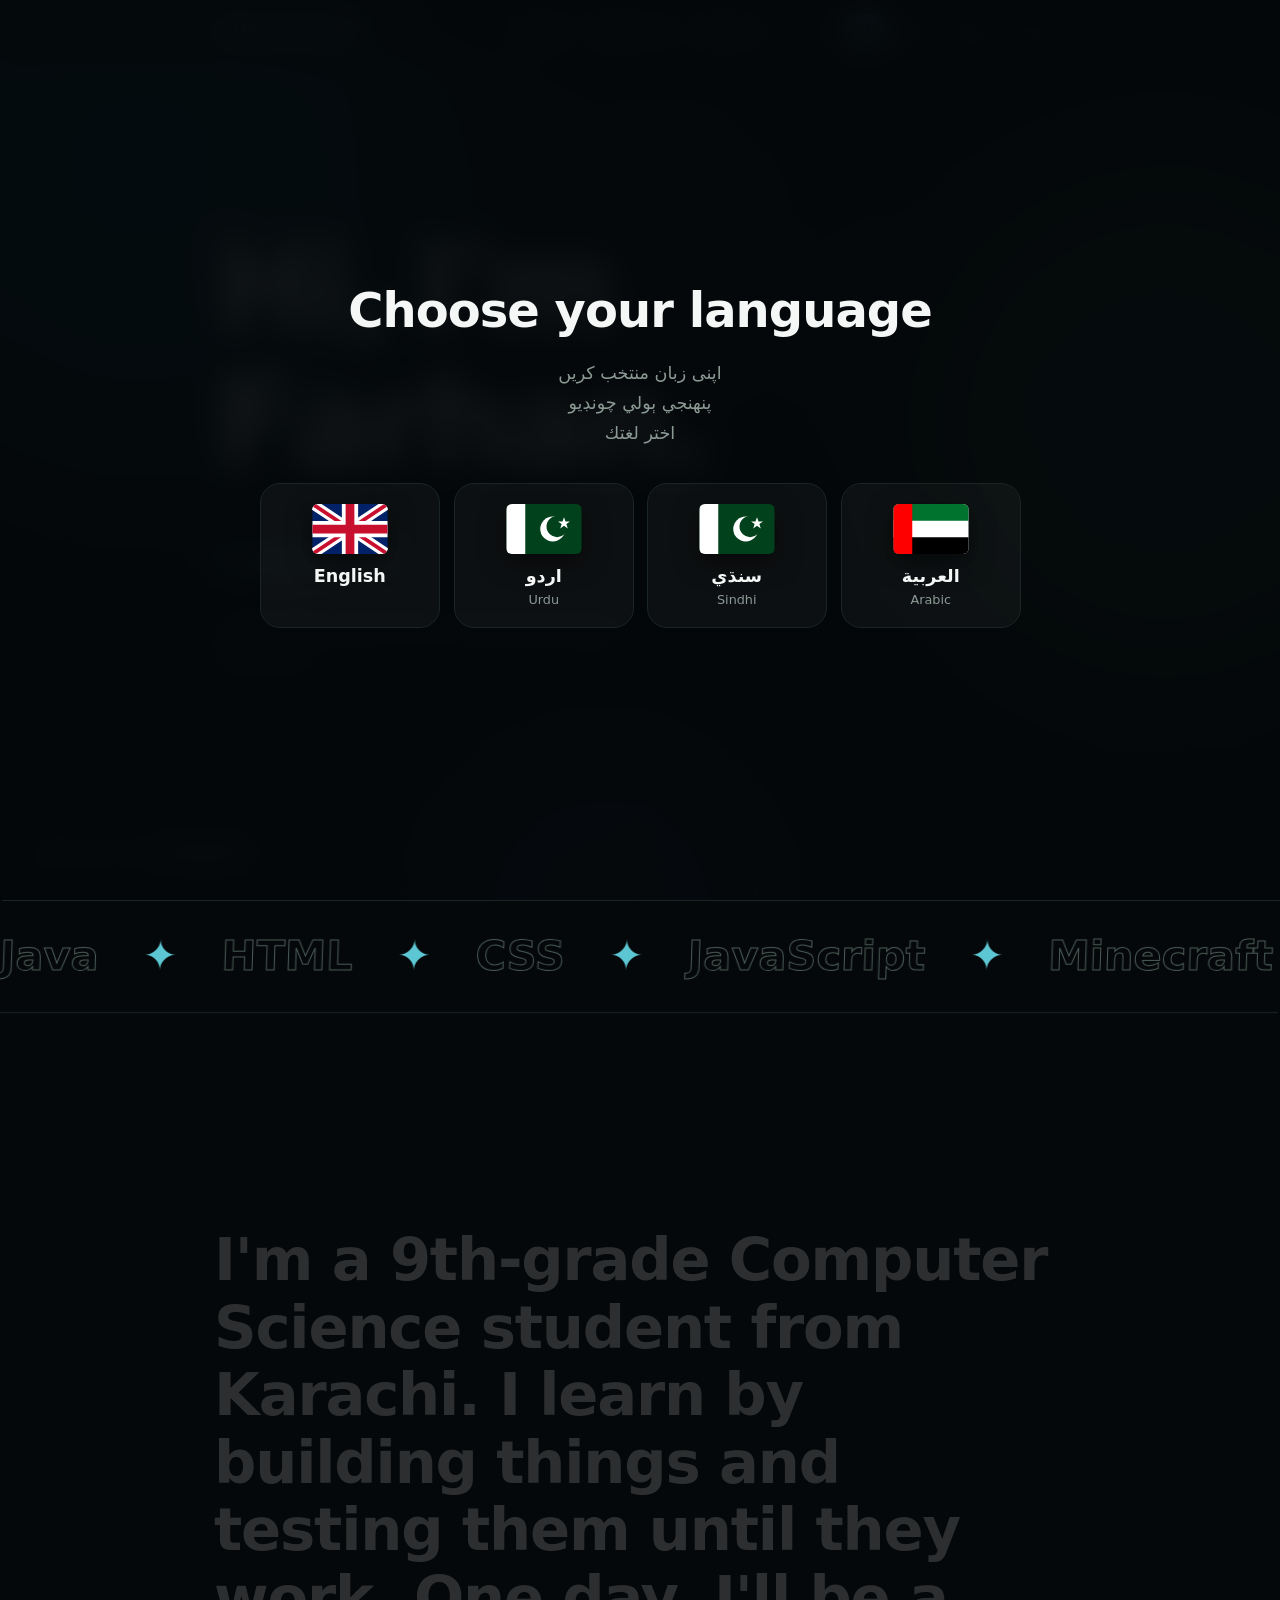
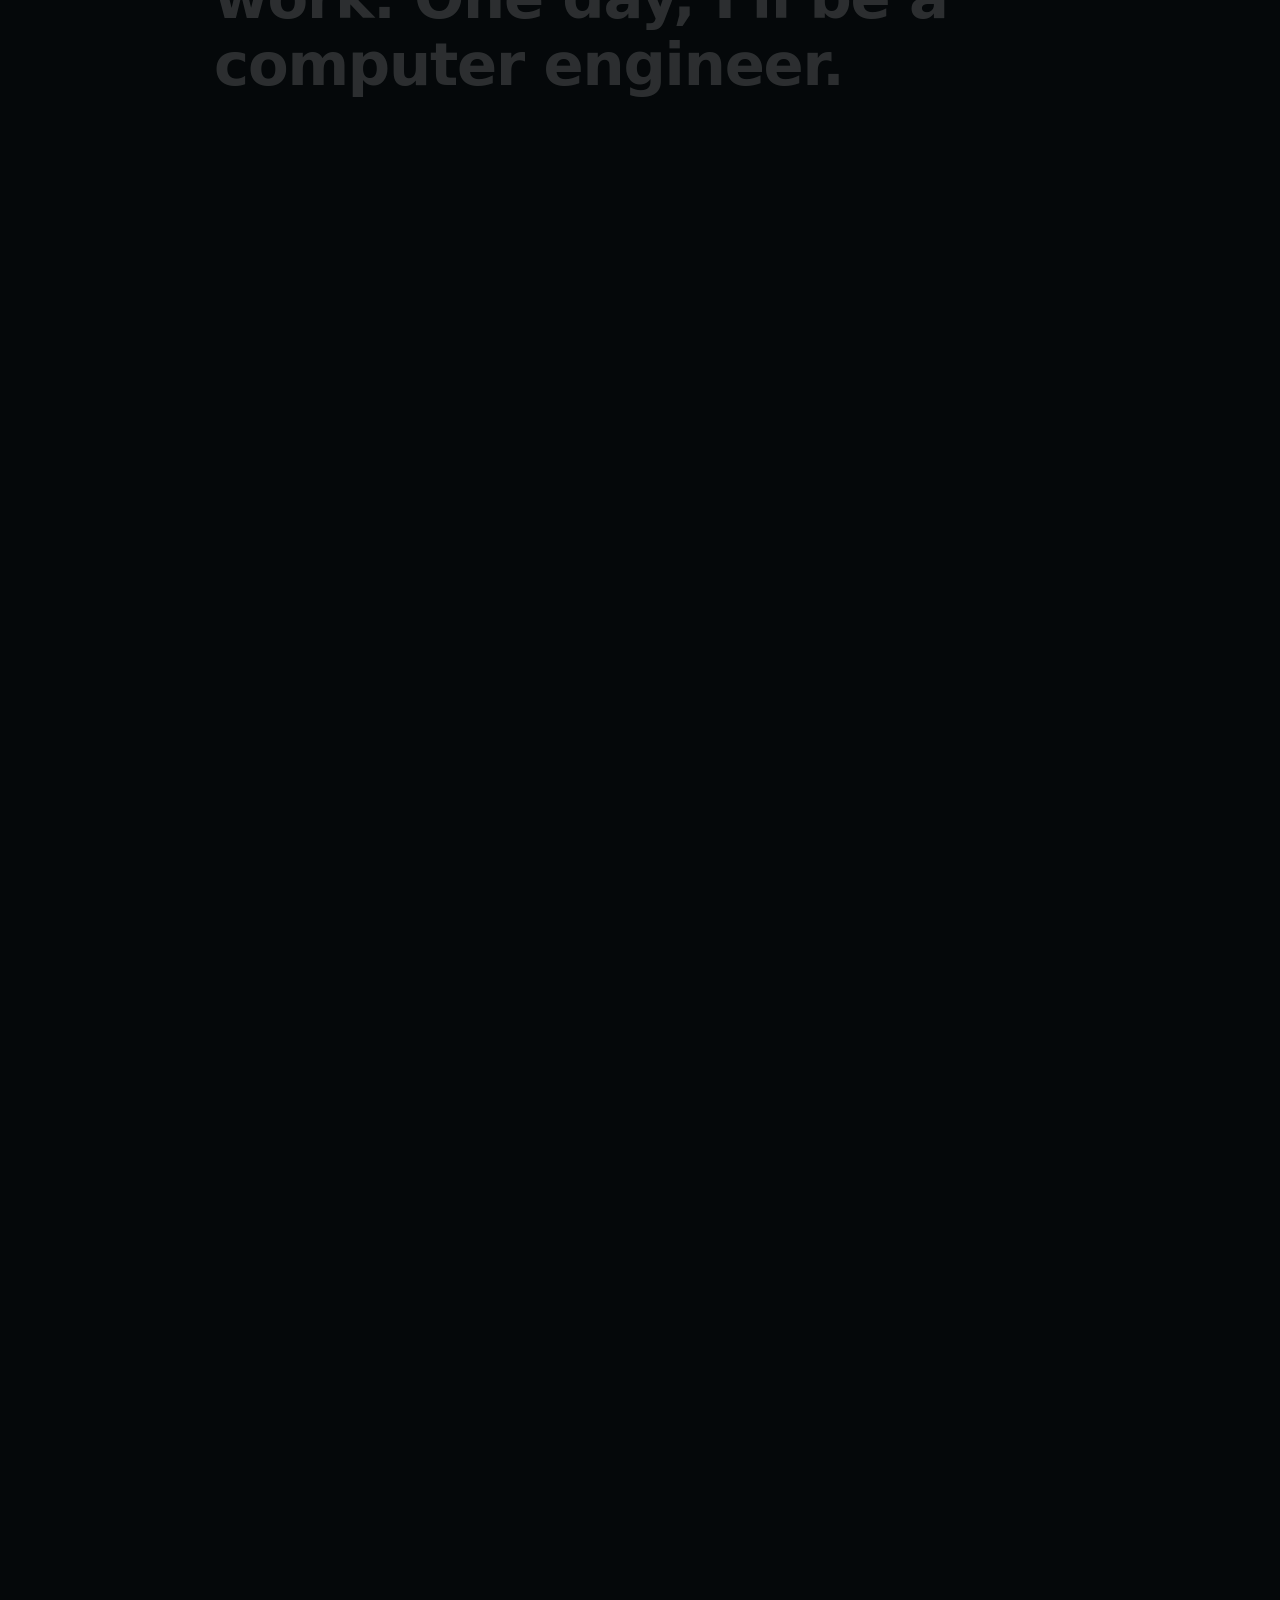
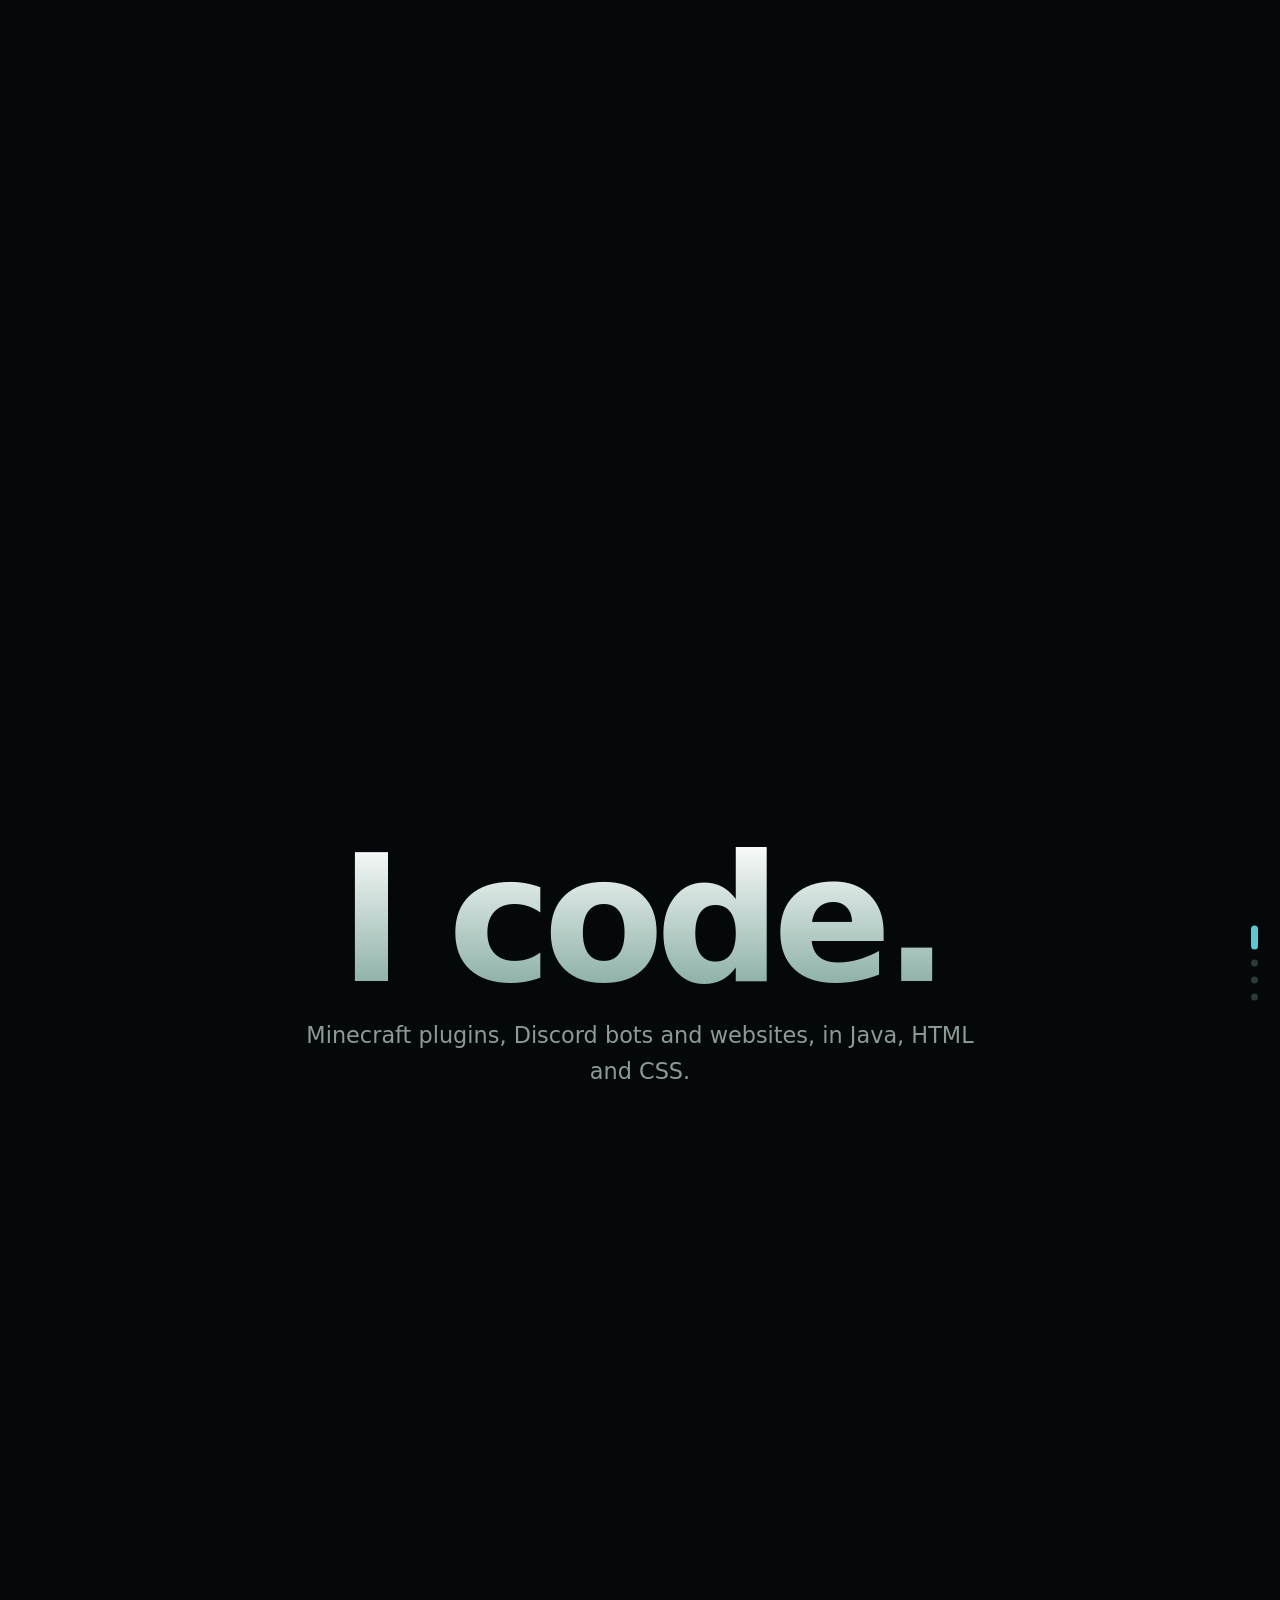
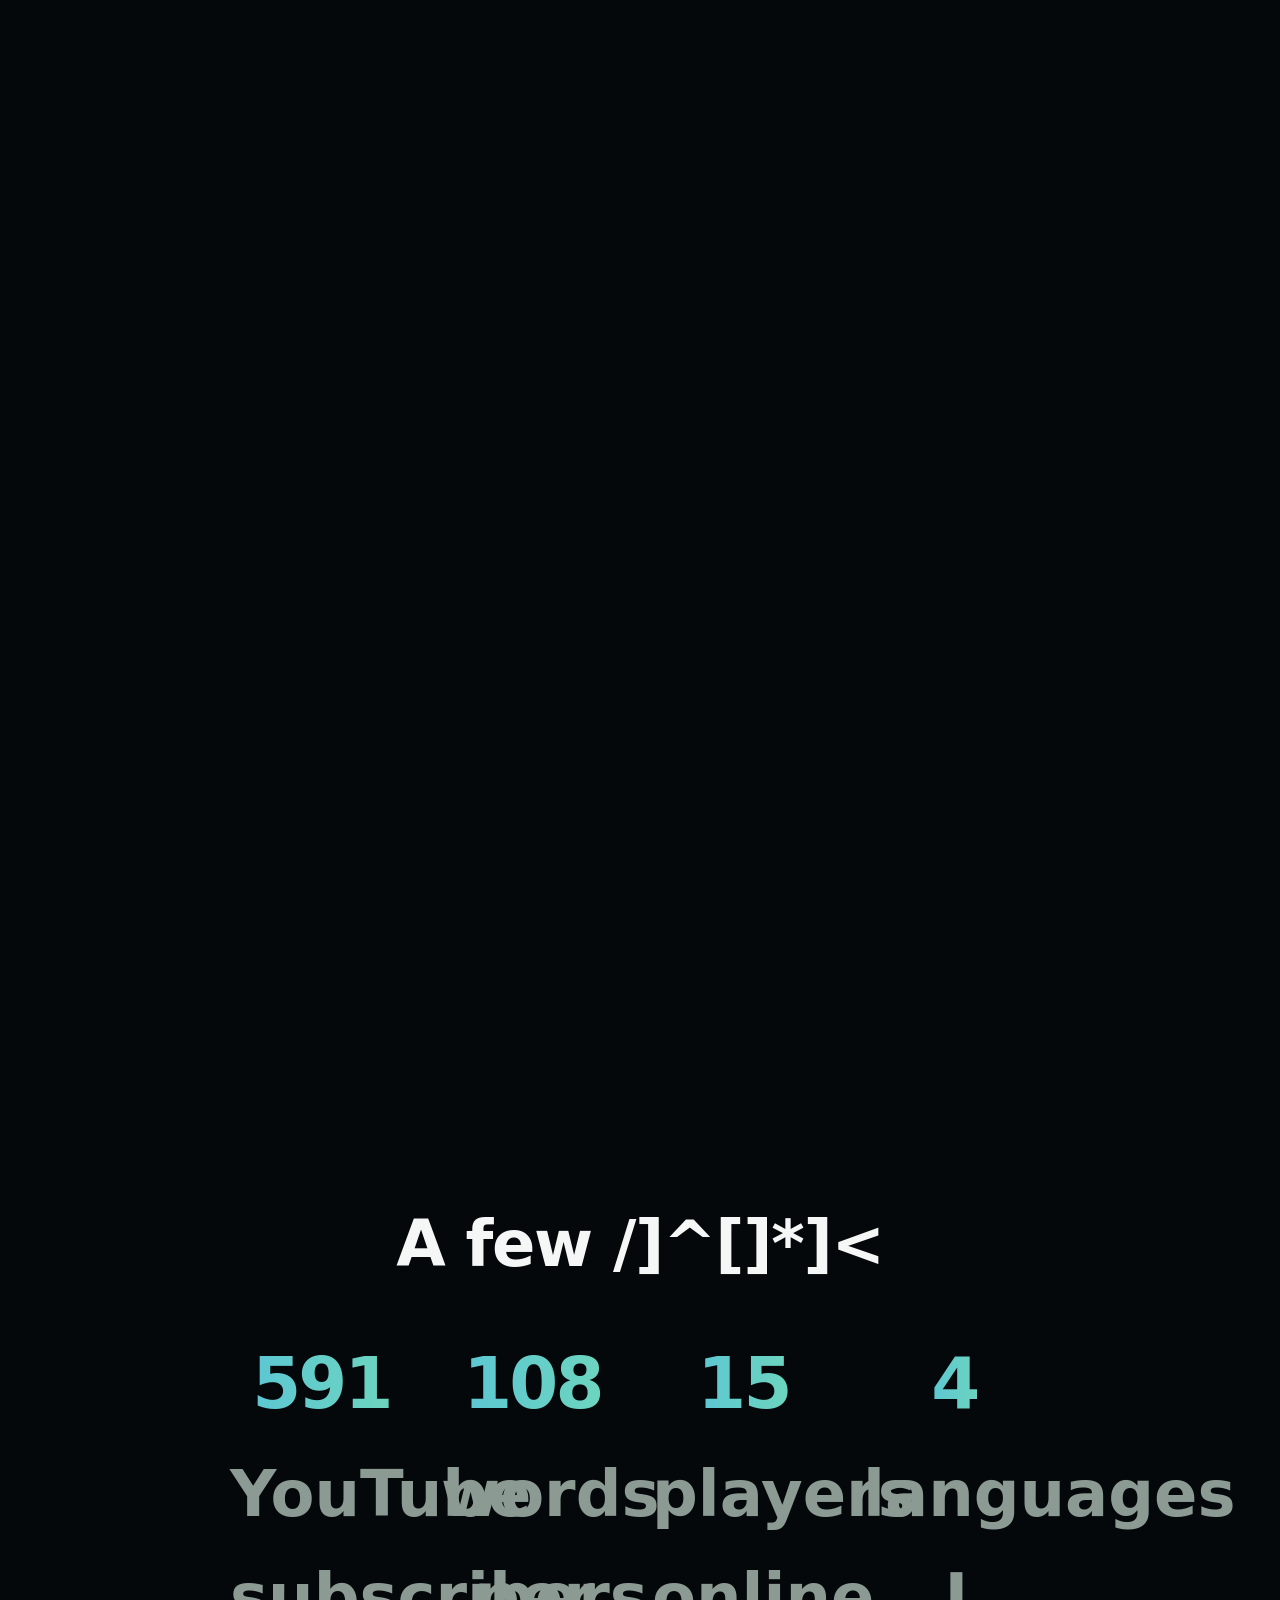
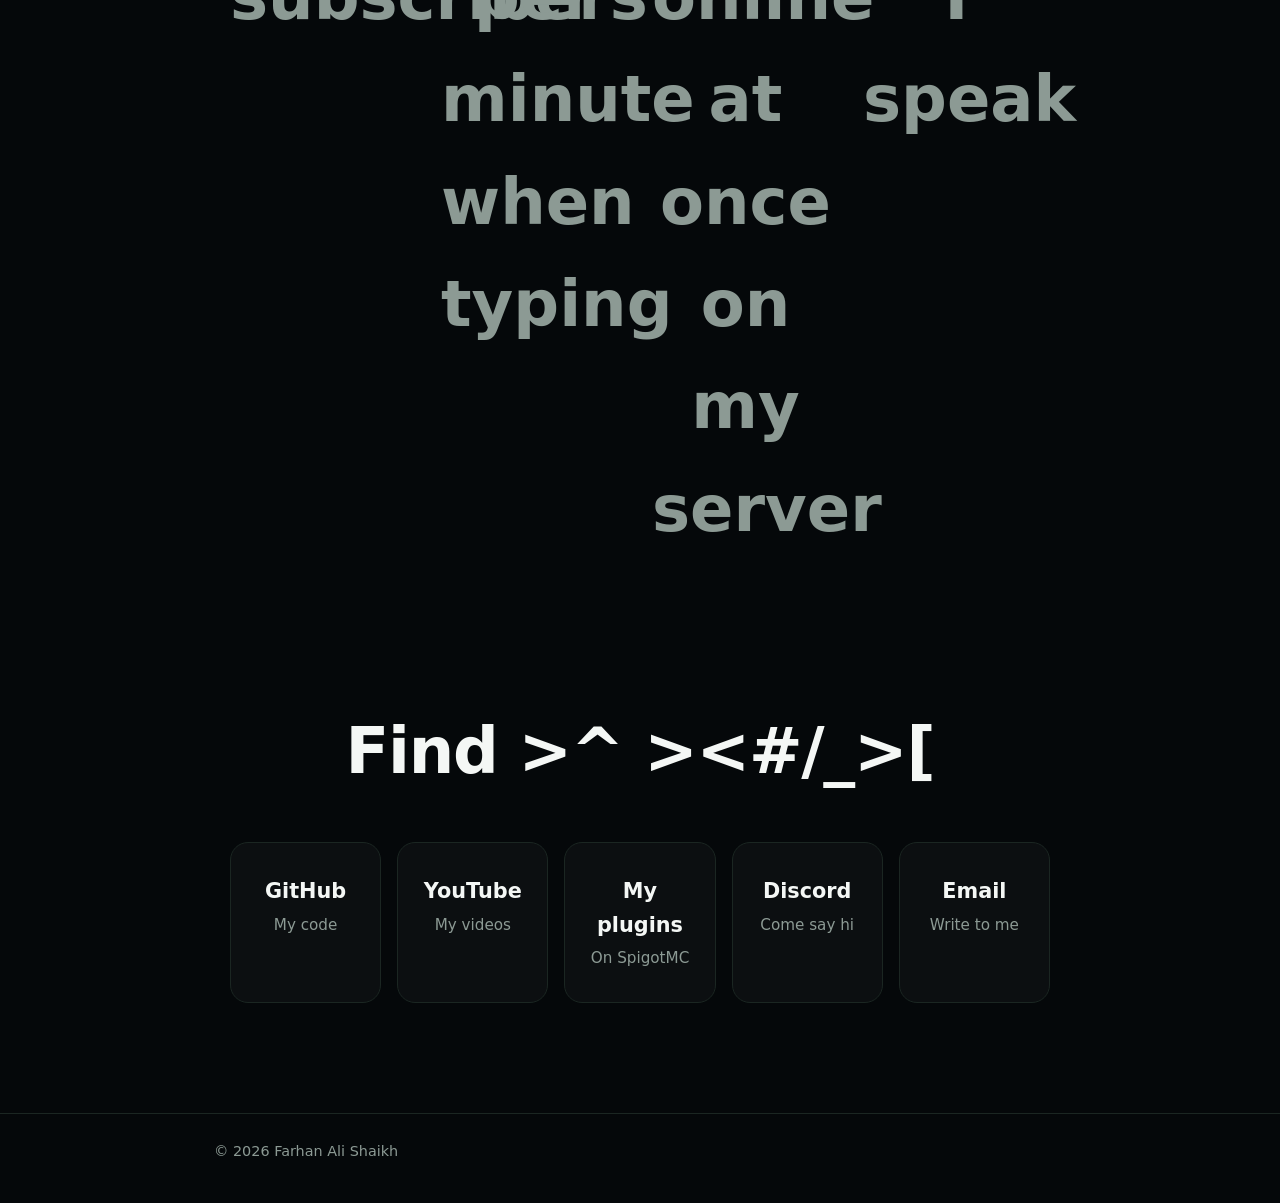
==== commit 51933dbf: "Refactor styles and add language selection dialog Updated CSS styles for various elements including " ====
--- a/index.html
+++ b/index.html
@@ -12,8 +12,8 @@
 <style>
 :root{--bg:#05080A;--ink:#F4F7F5;--muted:#8C9A94;--line:#1B2622;--a:#5CC7D3;--b:#7FE3A8;--mx:50vw;--my:30vh}
 *{box-sizing:border-box}
-html{scroll-behavior:smooth}
-body{margin:0;background:var(--bg);color:var(--ink);font:18px/1.6 system-ui,-apple-system,"Segoe UI",Roboto,sans-serif;overflow-x:hidden}
+html{scroll-behavior:smooth;overflow-x:clip}
+body{margin:0;background:var(--bg);color:var(--ink);font:18px/1.6 system-ui,-apple-system,"Segoe UI",Roboto,sans-serif;overflow-x:clip}
 [dir=rtl] body,[dir=rtl] button{font-family:"Noto Naskh Arabic","Segoe UI",Tahoma,sans-serif}
 [dir=rtl] *{letter-spacing:0!important}
 [dir=rtl] h1,[dir=rtl] .panel h2{line-height:1.35}[dir=rtl] .story{line-height:1.5}
@@ -34,7 +34,7 @@
 .lang button{background:none;border:0;color:var(--muted);font:inherit;font-size:.85rem;font-weight:700;padding:4px 10px;border-radius:99px;cursor:pointer;transition:all .25s}
 .lang button[aria-pressed=true]{background:var(--a);color:#05080A}
 main{transition:opacity .22s}
-.hero{position:relative;min-height:100vh;display:flex;align-items:center;overflow:hidden}
+.hero{position:relative;min-height:100vh;min-height:100svh;display:flex;align-items:center;overflow:hidden}
 .blob{position:absolute;border-radius:50%;filter:blur(90px);opacity:.55;will-change:transform}
 .b1{width:46vmax;height:46vmax;background:#177E8A;left:-12vmax;top:-10vmax}
 .b2{width:38vmax;height:38vmax;background:#2E7D5B;right:-10vmax;top:14vmax}
@@ -61,7 +61,7 @@
 @keyframes mq{to{transform:translateX(-50%)}}
 .scene{position:relative;z-index:1}
 .fx .scene{height:300vh}
-.fx .stage{position:sticky;top:0;height:100vh;display:flex;align-items:center;overflow:hidden}
+.fx .stage{position:sticky;top:0;height:100vh;height:100svh;display:flex;align-items:center;overflow:hidden}
 .stage{padding:90px 0}
 .story{font-size:clamp(1.8rem,5.2vw,3.7rem);line-height:1.14;font-weight:700;letter-spacing:-.02em;max-width:20em}
 .fx .w{opacity:.16;transition:opacity .25s}.fx .w.on{opacity:1}
@@ -77,28 +77,69 @@
 .dots i.on{background:var(--a);height:24px;border-radius:5px}
 .stats{padding:100px 0;position:relative;z-index:1}
 h3{font-size:clamp(1.8rem,4vw,2.6rem);margin:0 0 40px;letter-spacing:-.02em}
-.grid{display:grid;grid-template-columns:repeat(auto-fit,minmax(190px,1fr));gap:34px 24px}
-.num{font-size:clamp(3rem,8vw,5rem);font-weight:800;letter-spacing:-.04em;line-height:1.1;background:linear-gradient(90deg,var(--a),var(--b));-webkit-background-clip:text;background-clip:text;color:transparent}
+.grid{display:grid;grid-template-columns:repeat(auto-fit,minmax(150px,1fr));gap:34px 24px}
+.num{display:inline-block;padding-inline-end:.06em;font-size:clamp(2.8rem,7vw,4.4rem);font-weight:800;letter-spacing:-.04em;line-height:1.1;background:linear-gradient(90deg,var(--a),var(--b));-webkit-background-clip:text;background-clip:text;color:transparent}
+.fx .num{background-size:200% 100%;animation:shim 5s ease-in-out infinite alternate}@keyframes shim{to{background-position:100% 0}}
+#pc{position:absolute;inset:0;width:100%;height:100%;z-index:0}
+.rip{position:fixed;width:12px;height:12px;margin:-6px 0 0 -6px;border:2px solid var(--b);border-radius:50%;pointer-events:none;z-index:70;animation:rip .7s ease-out forwards}
+@keyframes rip{to{transform:scale(9);opacity:0}}
+.marq{will-change:transform}
 .grid span{display:block;color:var(--muted);margin-top:6px}
 .find{padding:40px 0 110px;position:relative;z-index:1}
-.cards{display:grid;grid-template-columns:repeat(auto-fit,minmax(190px,1fr));gap:16px;perspective:900px}
+.cards{display:grid;grid-template-columns:repeat(auto-fit,minmax(150px,1fr));gap:16px;perspective:900px}
 .card{display:block;padding:32px 22px;border:1px solid var(--line);border-radius:18px;background:rgba(255,255,255,.03);color:var(--ink);text-decoration:none;font-size:1.3rem;font-weight:700;transition:transform .15s ease-out,border-color .3s,background .3s;transform-style:preserve-3d}
 .card small{display:block;color:var(--muted);font-weight:500;font-size:.95rem;margin-top:4px}
-.card:hover{border-color:var(--a);background:rgba(92,199,211,.08)}
+.card:hover{border-color:var(--a);background:radial-gradient(circle at var(--gx,50%) var(--gy,50%),rgba(92,199,211,.28),transparent 60%),rgba(92,199,211,.06)}
 .fx .rv{opacity:0;transform:translateY(40px) scale(.98);transition:opacity 1s cubic-bezier(.16,.84,.24,1),transform 1s cubic-bezier(.16,.84,.24,1)}
 .fx .rv.in{opacity:1;transform:none}
 .fx .grid.rv>div,.fx .cards.rv>a{opacity:0;transform:translateY(30px);transition:opacity .8s,transform .8s cubic-bezier(.16,.84,.24,1)}
-.fx .rv.in>*{opacity:1;transform:none}
+.fx .rv.in>*,.fx .grid.rv.in>div,.fx .cards.rv.in>a{opacity:1;transform:none}
 .fx .rv.in>*:nth-child(2){transition-delay:.12s}.fx .rv.in>*:nth-child(3){transition-delay:.24s}.fx .rv.in>*:nth-child(4){transition-delay:.36s}.fx .rv.in>*:nth-child(5){transition-delay:.48s}
 footer{padding:26px 0 40px;color:var(--muted);font-size:.9rem;border-top:1px solid var(--line);position:relative;z-index:1}
-@media (max-width:700px){.nl{display:none}nav .wrap{gap:12px}}
+@media (max-width:700px){.nl{display:none}nav .wrap{gap:10px;height:54px}.lang button{padding:4px 8px;font-size:.78rem}.wrap{padding:0 18px}.find{padding-bottom:80px}.stats{padding:70px 0}}
+@media (max-width:520px){.brand{display:none}.lang{margin-inline-start:auto}.cue{display:none}h3{margin-bottom:28px}}
+
+html.lock,html.lock body{overflow:hidden}
+.fx:not(.go) .ch,.fx:not(.go) .type,.fx:not(.go) .lead{animation-play-state:paused}
+#snd{background:none;border:1px solid var(--line);border-radius:50%;width:34px;height:34px;display:grid;place-items:center;color:var(--muted);cursor:pointer;flex:none}
+#snd:hover{color:var(--ink);border-color:var(--a)}#snd svg{width:17px;height:17px;fill:none;stroke:currentColor;stroke-width:2;stroke-linecap:round;stroke-linejoin:round}
+#snd .x{display:none}#snd.off .x{display:block}#snd.off .wv{display:none}
+.clk{position:absolute;inset-inline-start:24px;bottom:26px;z-index:2;display:flex;align-items:center;gap:9px;padding:8px 14px;border:1px solid var(--line);border-radius:99px;background:rgba(5,8,10,.5);backdrop-filter:blur(10px);font-size:.85rem;color:var(--muted)}
+.clk::before{content:"";width:8px;height:8px;border-radius:50%;background:var(--b);box-shadow:0 0 0 0 rgba(127,227,168,.7);animation:pulse 2s infinite}
+@keyframes pulse{70%{box-shadow:0 0 0 9px rgba(127,227,168,0)}100%{box-shadow:0 0 0 0 rgba(127,227,168,0)}}
+.clk b{color:var(--ink);font-variant-numeric:tabular-nums;direction:ltr}
+#pick{position:fixed;inset:0;z-index:100;display:none;flex-direction:column;align-items:center;justify-content:center;gap:34px;padding:24px;text-align:center;background:rgba(5,8,10,.94);backdrop-filter:blur(16px);overflow:auto}
+#pick.show{display:flex;animation:fade .5s both}#pick.out{opacity:0;transition:opacity .45s}
+.pk h2{font-size:clamp(1.8rem,6vw,3rem);margin:0 0 10px;letter-spacing:-.02em}.pk p{margin:2px 0;color:var(--muted);font-size:1.1rem}
+.fl{display:grid;grid-template-columns:repeat(auto-fit,minmax(140px,1fr));gap:14px;width:100%;max-width:760px}
+.fl button{display:flex;flex-direction:column;align-items:center;gap:12px;padding:20px 10px;border:1px solid var(--line);border-radius:20px;background:rgba(255,255,255,.04);color:var(--ink);font:700 1.1rem system-ui,sans-serif;cursor:pointer;transition:transform .25s,border-color .25s,background .25s;animation:pop .6s cubic-bezier(.16,.84,.24,1) both;animation-delay:calc(var(--n)*90ms + 200ms)}
+.fl button:hover,.fl button:focus-visible{transform:translateY(-6px) scale(1.04);border-color:var(--a);background:rgba(92,199,211,.1)}
+.fl svg{width:76px;height:50px;border-radius:6px;box-shadow:0 8px 24px rgba(0,0,0,.55)}.fl small{color:var(--muted);font-weight:500;font-size:.8rem;margin-top:-6px}
+@keyframes pop{from{opacity:0;transform:translateY(26px) scale(.9)}}
+#intro{position:fixed;inset:0;z-index:90;display:none}#intro.show{display:block}
+.curt{position:absolute;left:0;right:0;height:50.5%;background:#05080A;transition:transform .9s cubic-bezier(.77,0,.18,1)}
+.c1{top:0}.c2{bottom:0}#intro.open .c1{transform:translateY(-101%)}#intro.open .c2{transform:translateY(101%)}
+.il{position:absolute;inset:0;z-index:2;display:flex;flex-direction:column;align-items:center;justify-content:center;gap:22px;transition:opacity .4s,transform .7s}
+#intro.open .il{opacity:0;transform:scale(1.1)}
+.in{font-size:clamp(1.8rem,7vw,4rem);font-weight:800;text-align:center;padding:0 16px}
+.ic{display:inline-block;opacity:0;transform:translateY(60%);animation:ic .6s cubic-bezier(.16,.84,.24,1) forwards;animation-delay:calc(var(--i)*45ms)}
+@keyframes ic{to{opacity:1;transform:none}}
+.ib{width:min(260px,60vw);height:3px;background:#1b2622;border-radius:3px;overflow:hidden}.ib i{display:block;height:100%;width:0;background:linear-gradient(90deg,var(--a),var(--b))}
+.ip{color:var(--muted);font-size:.95rem;font-variant-numeric:tabular-nums;direction:ltr}
+#toast{position:fixed;left:50%;bottom:32px;z-index:95;transform:translate(-50%,30px);opacity:0;padding:12px 22px;border-radius:99px;background:rgba(28,44,38,.92);border:1px solid var(--a);color:var(--ink);font-weight:700;pointer-events:none;transition:all .45s cubic-bezier(.16,.84,.24,1);white-space:nowrap}
+#toast.show{opacity:1;transform:translate(-50%,0)}
 </style>
 </head>
 <body>
 <div id="bar"></div>
+<div id="pick" role="dialog" aria-modal="true" aria-label="Choose your language"><div class="pk"><h2>Choose your language</h2><p lang="ur" dir="rtl">اپنی زبان منتخب کریں</p><p lang="sd" dir="rtl">پنهنجي ٻولي چونڊيو</p><p lang="ar" dir="rtl">اختر لغتك</p></div><div class="fl"><button data-l="en" style="--n:0"><svg viewBox="0 0 60 40" aria-hidden="true"><rect width="60" height="40" fill="#012169"/><path d="M0 0L60 40M60 0L0 40" stroke="#fff" stroke-width="8"/><path d="M0 0L60 40M60 0L0 40" stroke="#C8102E" stroke-width="3"/><path d="M30 0V40M0 20H60" stroke="#fff" stroke-width="13"/><path d="M30 0V40M0 20H60" stroke="#C8102E" stroke-width="7"/></svg><span>English</span></button><button data-l="ur" style="--n:1"><svg viewBox="0 0 60 40" aria-hidden="true"><rect width="60" height="40" fill="#01411C"/><rect width="15" height="40" fill="#fff"/><circle cx="37" cy="20" r="10" fill="#fff"/><circle cx="40.5" cy="18" r="8.5" fill="#01411C"/><path d="M46 10.5l1.2 3.4h3.6l-2.9 2.1 1.1 3.5-3-2.1-3 2.1 1.1-3.5-2.9-2.1h3.6z" fill="#fff"/></svg><span>اردو</span><small>Urdu</small></button><button data-l="sd" style="--n:2"><svg viewBox="0 0 60 40" aria-hidden="true"><rect width="60" height="40" fill="#01411C"/><rect width="15" height="40" fill="#fff"/><circle cx="37" cy="20" r="10" fill="#fff"/><circle cx="40.5" cy="18" r="8.5" fill="#01411C"/><path d="M46 10.5l1.2 3.4h3.6l-2.9 2.1 1.1 3.5-3-2.1-3 2.1 1.1-3.5-2.9-2.1h3.6z" fill="#fff"/></svg><span>سنڌي</span><small>Sindhi</small></button><button data-l="ar" style="--n:3"><svg viewBox="0 0 60 40" aria-hidden="true"><rect width="60" height="40" fill="#fff"/><rect width="60" height="13.4" fill="#00732F"/><rect y="26.6" width="60" height="13.4" fill="#000"/><rect width="15" height="40" fill="#F00"/></svg><span>العربية</span><small>Arabic</small></button></div></div>
+<div id="intro" aria-hidden="true"><div class="curt c1"></div><div class="curt c2"></div><div class="il"><div class="in" id="iname"></div><div class="ib"><i id="ifill"></i></div><div class="ip" id="ipct">0%</div></div></div>
+<div id="toast" data-i="egg" role="status">You found the secret!</div>
+
 <nav aria-label="Main"><div class="wrap">
   <a class="brand" href="#top" data-i="brand">Farhan Ali Shaikh</a>
   <span class="nl"><a href="#about" data-i="n1">About</a><a href="#do" data-i="n2">What I do</a><a href="#find" data-i="n3">Find me</a></span>
+  <button id="snd" type="button" aria-label="Sound" aria-pressed="true"><svg viewBox="0 0 24 24"><path d="M4 9v6h4l5 4V5L8 9z"/><path class="wv" d="M16.5 8.5a5 5 0 010 7M19 6a8.5 8.5 0 010 12"/><path class="x" d="M17 9l5 6M22 9l-5 6"/></svg></button>
   <div class="lang" role="group" aria-label="Language"><button data-l="en">EN</button><button data-l="ur">اردو</button><button data-l="sd">سنڌي</button><button data-l="ar">عربي</button></div>
 </div></nav>
 
@@ -110,6 +151,7 @@
       <p class="type"><span class="sr" data-i="sr">I code Minecraft plugins, Discord bots, websites and more.</span><span aria-hidden="true"><span data-i="tp">I code</span> <span id="word"></span><span class="cur"></span></span></p>
       <p class="lead" data-i="lead">A 9th-grade student from Karachi who loves computers.</p>
     </div>
+    <div class="clk"><span data-i="clk">Karachi time</span><b id="clock"></b></div>
     <div class="cue" aria-hidden="true"></div>
   </section>
   <div class="marq" aria-hidden="true"><div class="track" id="track"><span>Java</span><span>HTML</span><span>CSS</span><span>JavaScript</span><span>Minecraft</span><span>Discord</span><span>CapCut</span><span>Windows</span></div></div>
@@ -167,6 +209,50 @@
 sd:['مائن ڪرافٽ پلگ ان','ڊسڪورڊ بوٽ','ويب سائيٽون','۽ گهڻو ڪجهه'],
 ar:['إضافات ماين كرافت','بوتات ديسكورد','مواقع ويب','وأكثر']};
 $('[data-i]').forEach(function(e){T.en[e.dataset.i]=e.textContent;});
+Object.assign(T.ur,{clk:'کراچی کا وقت',egg:'آپ نے راز ڈھونڈ لیا!'});
+Object.assign(T.sd,{clk:'ڪراچيءَ جو وقت',egg:'توهان راز ڳولي لڌو!'});
+Object.assign(T.ar,{clk:'توقيت كراتشي',egg:'لقد وجدت السر!'});
+
+/* ---- sound (made in the browser, no files) ---- */
+var AC=null,muted=false,snd=d.getElementById('snd');
+try{muted=localStorage.getItem('mute')==='1';}catch(e){}
+function ac(){if(!AC){var C=window.AudioContext||window.webkitAudioContext;if(C)AC=new C();}if(AC&&AC.state==='suspended')AC.resume();}
+function tone(f1,f2,dur,vol,type){if(muted||!AC)return;var t=AC.currentTime,o=AC.createOscillator(),g=AC.createGain();
+  o.type=type||'sine';o.frequency.setValueAtTime(f1,t);o.frequency.exponentialRampToValueAtTime(f2,t+dur);
+  g.gain.setValueAtTime(vol,t);g.gain.exponentialRampToValueAtTime(.0001,t+dur);o.connect(g);g.connect(AC.destination);o.start(t);o.stop(t+dur+.03);}
+function chime(){[523,659,784].forEach(function(f,k){setTimeout(function(){tone(f,f,.28,.06,'triangle');},k*110);});}
+function whoosh(){tone(120,1100,.7,.07,'sine');}
+function syncSnd(){snd.classList.toggle('off',muted);snd.setAttribute('aria-pressed',!muted);}
+syncSnd();
+snd.addEventListener('click',function(){muted=!muted;try{localStorage.setItem('mute',muted?'1':'0');}catch(e){}syncSnd();if(!muted)chime();});
+d.addEventListener('pointerdown',ac);
+d.addEventListener('click',function(e){if(e.target.closest('a,button'))tone(320,140,.11,.08,'triangle');});
+var lastH=null,lastT=0;
+d.addEventListener('mouseover',function(e){var t=e.target.closest('a,button');
+  if(t&&t!==lastH&&Date.now()-lastT>60){tone(760,1100,.06,.04);lastT=Date.now();}lastH=t;});
+
+/* ---- live Karachi clock ---- */
+function clock(){var loc={en:'en-US',ur:'ur-PK',sd:'en-US',ar:'ar-EG'}[lang],s='';
+  try{s=new Date().toLocaleTimeString(loc,{timeZone:'Asia/Karachi',hour:'2-digit',minute:'2-digit',second:'2-digit'});}catch(e){}
+  d.getElementById('clock').textContent=s;}
+setInterval(clock,1000);
+
+/* ---- secret: click the name 3 times ---- */
+var hits=[];
+function toast(){var t=d.getElementById('toast');t.classList.add('show');setTimeout(function(){t.classList.remove('show');},2600);}
+function confetti(x,y){var C=['#5CC7D3','#7FE3A8','#F4F7F5','#3B5BA5','#F5C542'];
+  for(var i=0;i<70;i++){(function(){var e=mk('div'),s=6+Math.random()*9,dx=(Math.random()-.5)*innerWidth*.8,up=120+Math.random()*260,fall=innerHeight*.5+Math.random()*300,r=Math.random()*720-360;
+    e.style.cssText='position:fixed;left:'+x+'px;top:'+y+'px;width:'+s+'px;height:'+s+'px;background:'+C[i%5]+';z-index:80;pointer-events:none';d.body.appendChild(e);
+    var a=e.animate([{transform:'translate(0,0) rotate(0deg)',opacity:1},{transform:'translate('+dx*.6+'px,'+(-up)+'px) rotate('+r*.5+'deg)',opacity:1,offset:.4},{transform:'translate('+dx+'px,'+fall+'px) rotate('+r+'deg)',opacity:0}],{duration:1600+Math.random()*900,easing:'cubic-bezier(.3,.6,.4,1)'});
+    a.onfinish=function(){e.remove();};})();}
+  [523,659,784,1047].forEach(function(f,k){setTimeout(function(){tone(f,f,.22,.07,'triangle');},k*90);});toast();}
+d.getElementById('h1').addEventListener('click',function(){var n=Date.now();hits.push(n);hits=hits.filter(function(t){return n-t<1200;});
+  if(hits.length>=3){hits=[];var r=this.getBoundingClientRect();confetti(r.left+r.width/2,r.top+r.height/2);}});
+
+/* ---- scramble effect for headings ---- */
+function scramble(el){var t=el.textContent,n=0,C='!<>-_/[]{}=+*^?#';
+  (function s(){el.textContent=t.split('').map(function(c,i){return i<n||c===' '?c:C[Math.floor(Math.random()*C.length)];}).join('');
+    n+=.7;if(n<=t.length+1)requestAnimationFrame(s);else el.textContent=t;})();}
 
 var mail=d.getElementById('mail');mail.href='mailto:'+['farhan5890123','gmail.com'].join('@');
 var tr=d.getElementById('track');tr.innerHTML+=tr.innerHTML;
@@ -206,9 +292,28 @@
     pn.style.filter='blur('+Math.min(a*14,14)+'px)';if(a<best){best=a;act=k;}});
   dots.forEach(function(x,k){x.classList.toggle('on',k===act);});}
 
-var init='en';try{init=localStorage.getItem('lang')||'';}catch(e){}
-if(!T[init]){var nl=(navigator.language||'en').slice(0,2);init=T[nl]?nl:'en';}
-apply(init);
+var saved='en';try{saved=localStorage.getItem('lang')||'en';}catch(e){}
+if(!T[saved])saved='en';
+apply(saved);clock();
+
+/* ---- language picker (flags) then intro screen ---- */
+function runIntro(){var it=d.getElementById('intro');
+  if(!fx){root.classList.remove('lock');root.classList.add('go');return;}
+  var nm=d.getElementById('iname'),fill=d.getElementById('ifill'),pct=d.getElementById('ipct'),b=T[lang].brand,i=0;
+  nm.textContent='';(lang==='en'?b.split(''):[b]).forEach(function(ch){var s=mk('span','ic');s.style.setProperty('--i',i++);s.textContent=ch===' '?'\u00a0':ch;nm.appendChild(s);});
+  it.classList.remove('open');it.classList.add('show');root.classList.add('lock');
+  var t0=null;(function step(t){t0=t0||t;var k=clamp((t-t0)/1900,0,1),v=Math.round((1-Math.pow(1-k,2.2))*100);
+    fill.style.width=v+'%';pct.textContent=v+'%';
+    if(k<1){requestAnimationFrame(step);return;}
+    it.classList.add('open');whoosh();
+    setTimeout(function(){it.classList.remove('show');root.classList.remove('lock');root.classList.add('go');},950);})(performance.now());}
+var pk=d.getElementById('pick');
+$('.fl button').forEach(function(b){b.addEventListener('click',function(){var l=b.dataset.l;ac();
+  try{localStorage.setItem('lang',l);sessionStorage.setItem('picked','1');}catch(e){}
+  apply(l);chime();pk.classList.add('out');
+  setTimeout(function(){pk.classList.remove('show','out');runIntro();},450);});});
+var picked=false;try{picked=sessionStorage.getItem('picked')==='1';}catch(e){}
+if(picked){runIntro();}else{pk.classList.add('show');root.classList.add('lock');}
 
 if(!fx){$('.num').forEach(function(n){n.textContent=n.dataset.to+n.dataset.suf;});return;}
 
@@ -224,8 +329,27 @@
   var x=tx/innerWidth-.5,y=ty/innerHeight-.5;
   blobs.forEach(function(b,k){b.style.translate=(x*-40*(k+1))+'px '+(y*-40*(k+1))+'px';});},{passive:true});
 
+
+var hero=d.querySelector('.hero'),cv=mk('canvas');cv.id='pc';hero.insertBefore(cv,hc);
+var cx=cv.getContext('2d'),pw=0,ph=0,P=[],dpr=Math.min(devicePixelRatio||1,1.5);
+function fit(){pw=hero.clientWidth;ph=hero.clientHeight;cv.width=pw*dpr;cv.height=ph*dpr;cx.setTransform(dpr,0,0,dpr,0,0);
+  var n=Math.min(70,Math.round(pw*ph/17000));P=[];for(var i=0;i<n;i++)P.push({x:Math.random()*pw,y:Math.random()*ph,vx:(Math.random()-.5)*.5,vy:(Math.random()-.5)*.5});}
+fit();addEventListener('resize',fit);
+var mq=d.querySelector('.marq'),lastY=scrollY,skew=0;
+(function loop(){
+  var y=scrollY,v=y-lastY;lastY=y;skew+=(clamp(-v*.35,-9,9)-skew)*.12;mq.style.transform='skewX('+skew+'deg)';
+  if(y<innerHeight*1.1){var r=hero.getBoundingClientRect(),mx=tx-r.left,my=ty-r.top;cx.clearRect(0,0,pw,ph);
+    for(var i=0;i<P.length;i++){var a=P[i];a.x+=a.vx;a.y+=a.vy;if(a.x<0||a.x>pw)a.vx*=-1;if(a.y<0||a.y>ph)a.vy*=-1;
+      var dx=mx-a.x,dy=my-a.y,dm=Math.sqrt(dx*dx+dy*dy);
+      if(dm<170){a.x+=dx*.012;a.y+=dy*.012;cx.strokeStyle='rgba(127,227,168,'+(1-dm/170)*.6+')';cx.beginPath();cx.moveTo(a.x,a.y);cx.lineTo(mx,my);cx.stroke();}
+      cx.fillStyle='rgba(92,199,211,.75)';cx.beginPath();cx.arc(a.x,a.y,1.6,0,6.3);cx.fill();
+      for(var j=i+1;j<P.length;j++){var b=P[j],ex=a.x-b.x,ey=a.y-b.y,e=ex*ex+ey*ey;
+        if(e<14400){cx.strokeStyle='rgba(92,199,211,'+(1-e/14400)*.28+')';cx.beginPath();cx.moveTo(a.x,a.y);cx.lineTo(b.x,b.y);cx.stroke();}}}}
+  requestAnimationFrame(loop);})();
+d.addEventListener('click',function(e){var r=mk('div','rip');r.style.left=e.clientX+'px';r.style.top=e.clientY+'px';d.body.appendChild(r);setTimeout(function(){r.remove();},750);});
+
 var io=new IntersectionObserver(function(es){es.forEach(function(e){if(!e.isIntersecting)return;
-  e.target.classList.add('in');io.unobserve(e.target);
+  e.target.classList.add('in');io.unobserve(e.target);if(lang==='en'&&e.target.tagName==='H3')scramble(e.target);
   $('.num',e.target).forEach(function(n){var to=+n.dataset.to,t0=null;
     (function step(t){t0=t0||t;var k=clamp((t-t0)/1600,0,1),v=1-Math.pow(1-k,4);
       n.textContent=Math.round(to*v)+(k===1?n.dataset.suf:'');if(k<1)requestAnimationFrame(step);})(performance.now());});});},{threshold:.3});
@@ -233,7 +357,7 @@
 
 $('.card').forEach(function(cd){
   cd.addEventListener('mousemove',function(e){var r=cd.getBoundingClientRect(),x=(e.clientX-r.left)/r.width-.5,y=(e.clientY-r.top)/r.height-.5;
-    cd.style.transitionDelay='0s';cd.style.transform='rotateY('+(x*14)+'deg) rotateX('+(-y*14)+'deg) translateZ(8px)';});
+    cd.style.transitionDelay='0s';cd.style.setProperty('--gx',((e.clientX-r.left)/r.width*100)+'%');cd.style.setProperty('--gy',((e.clientY-r.top)/r.height*100)+'%');cd.style.transform='rotateY('+(x*14)+'deg) rotateX('+(-y*14)+'deg) translateZ(8px)';});
   cd.addEventListener('mouseleave',function(){cd.style.transform='';});});
 })();
 </script>
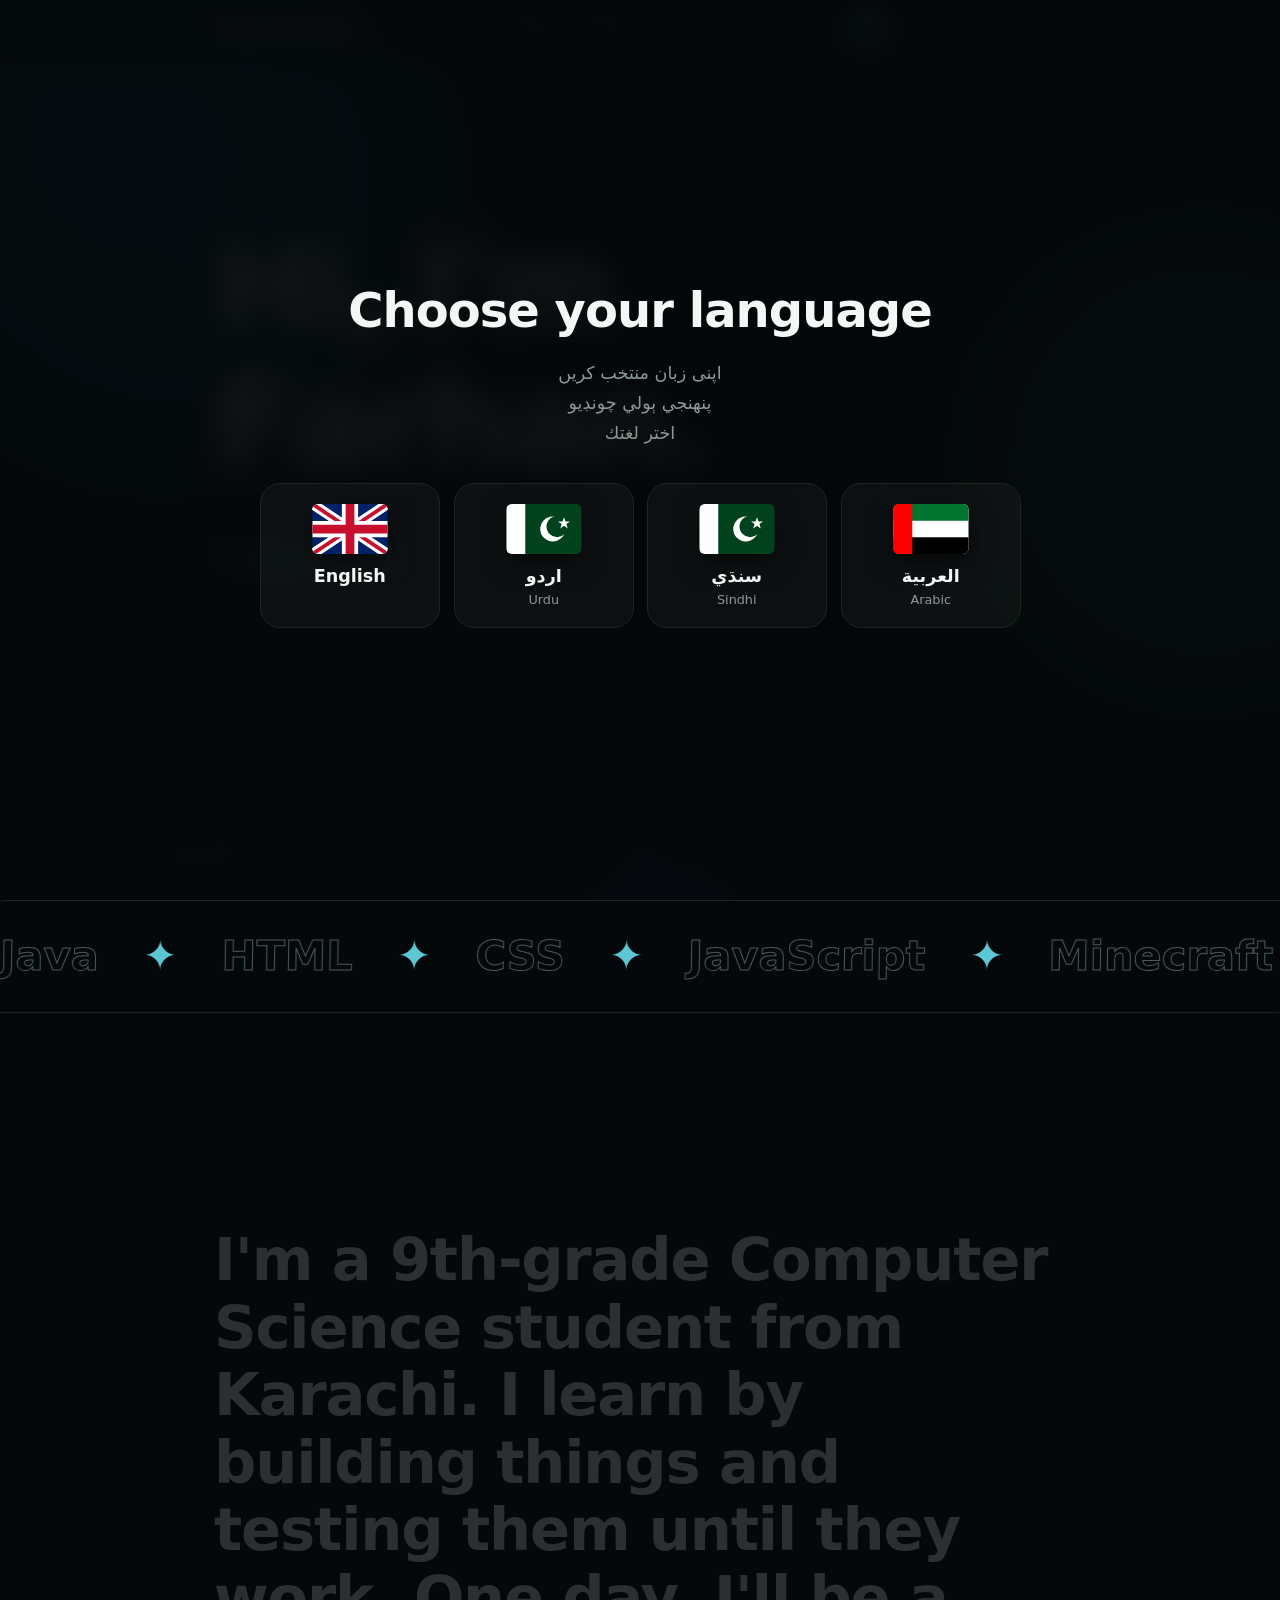
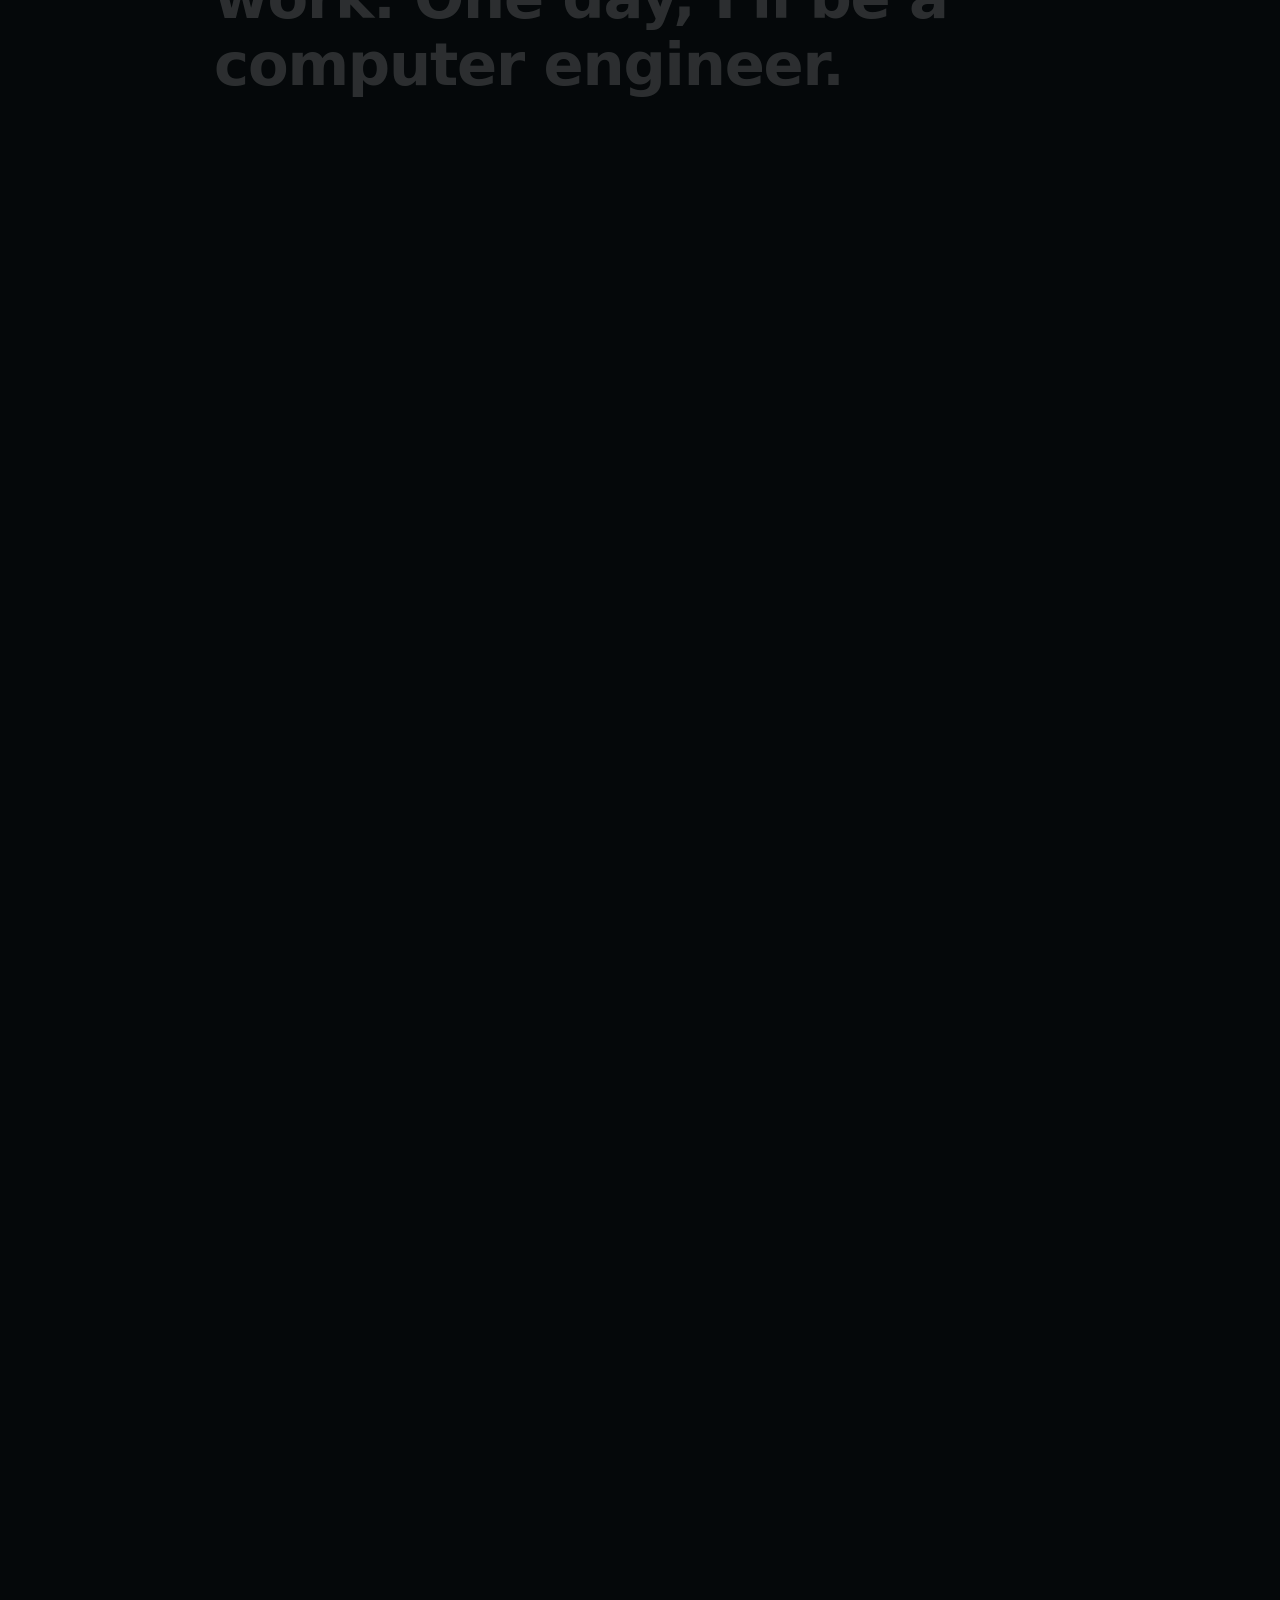
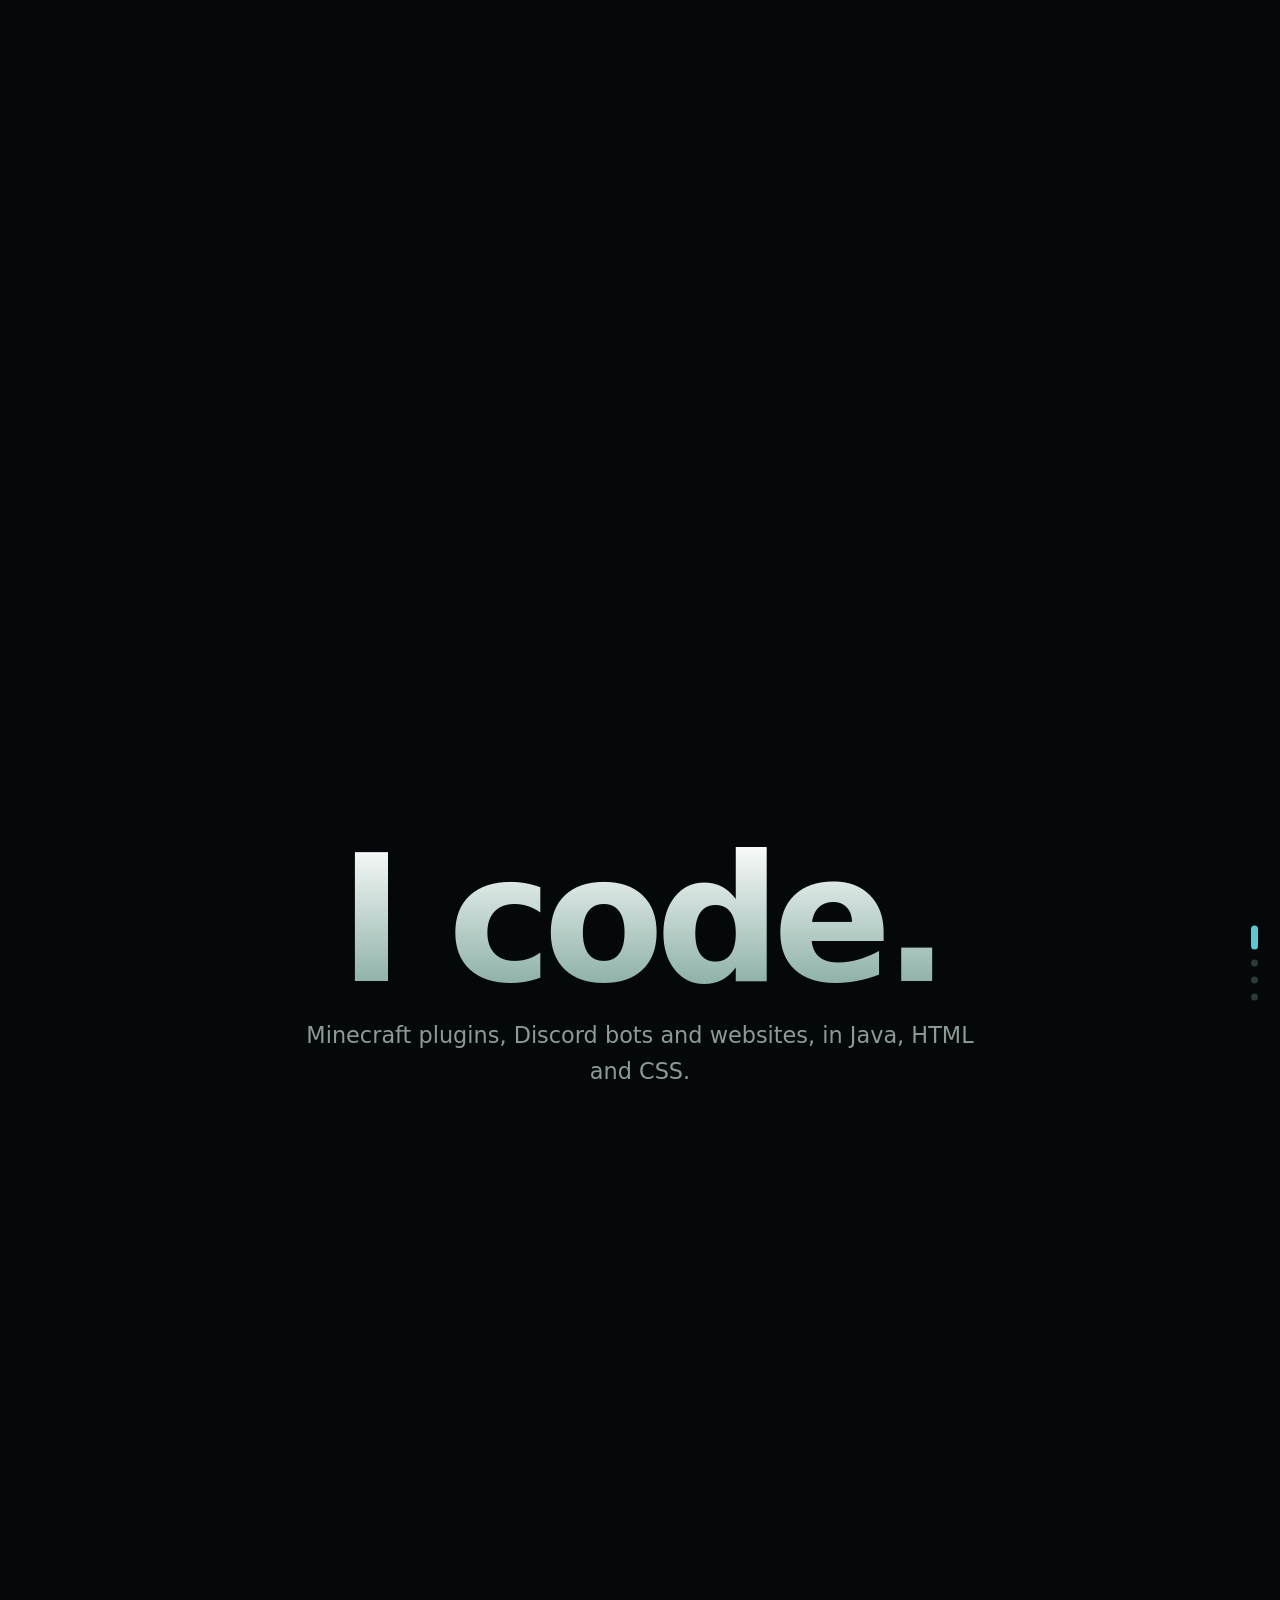
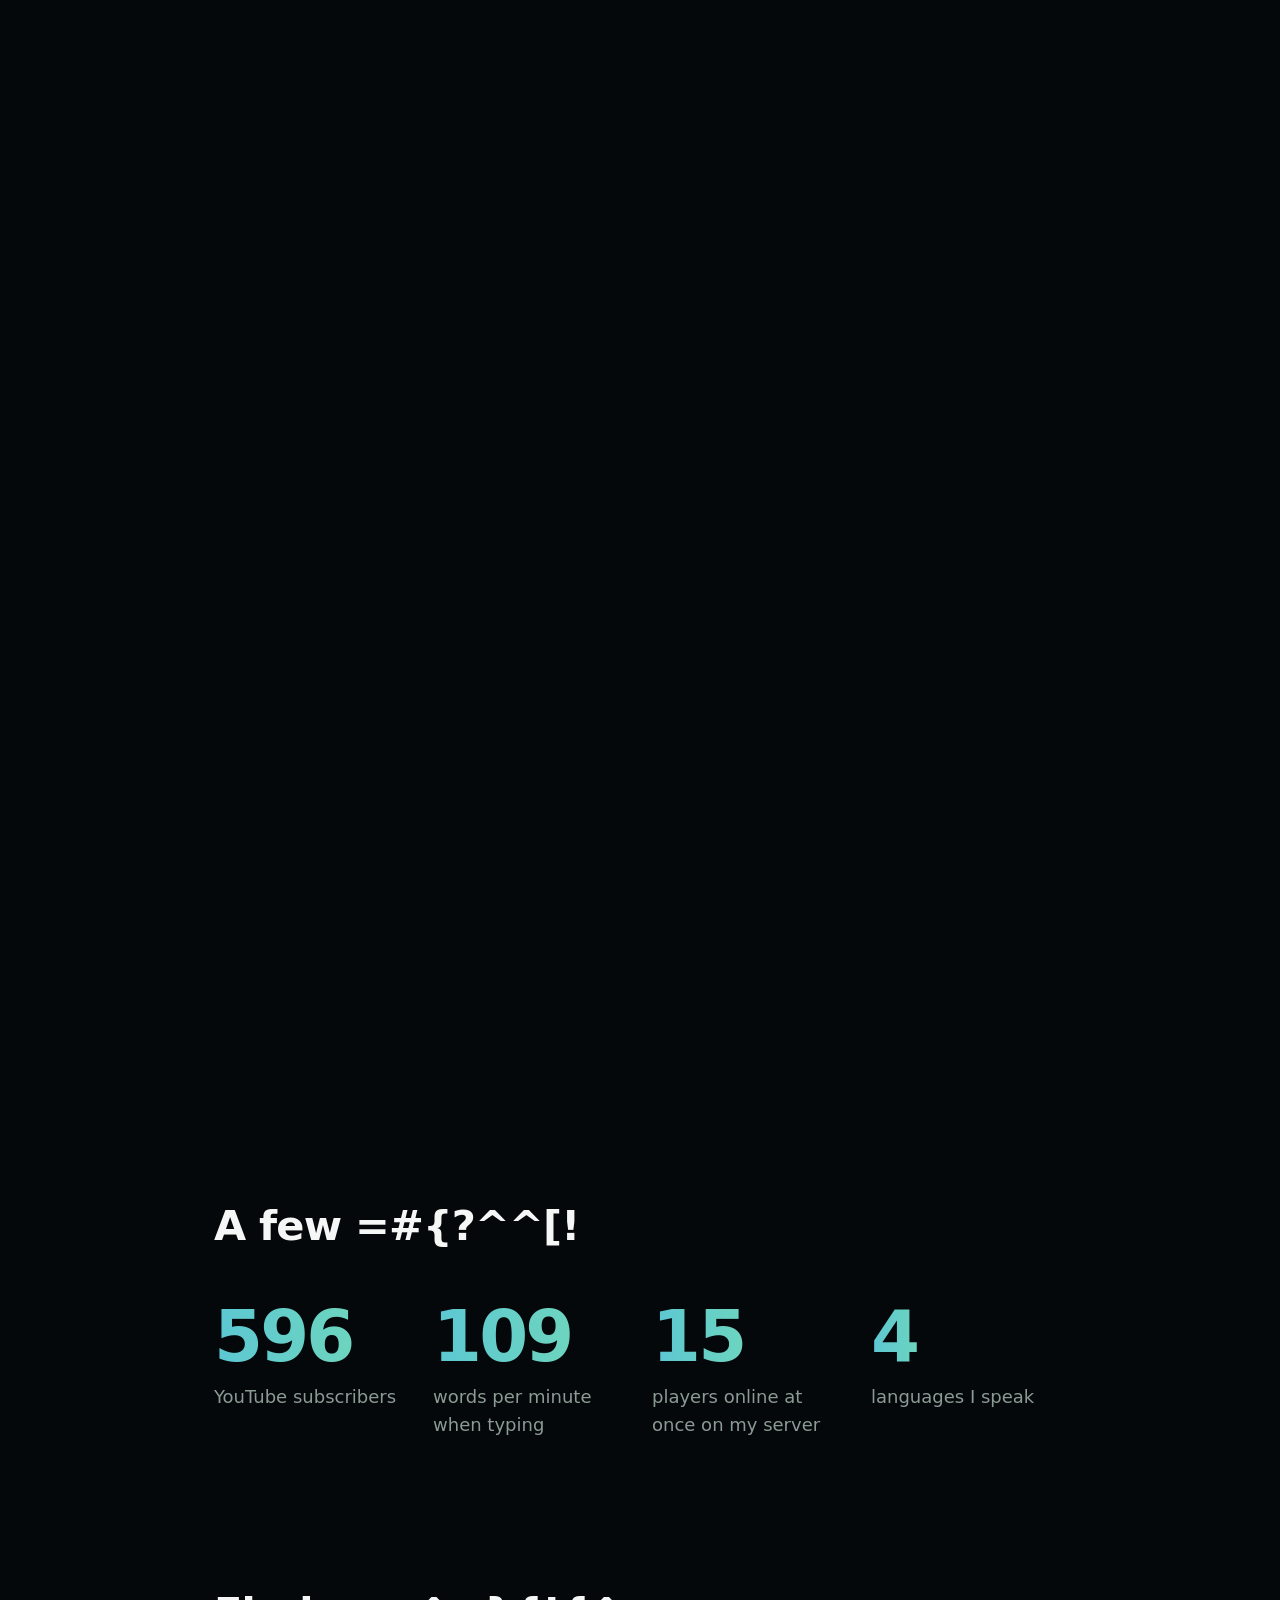
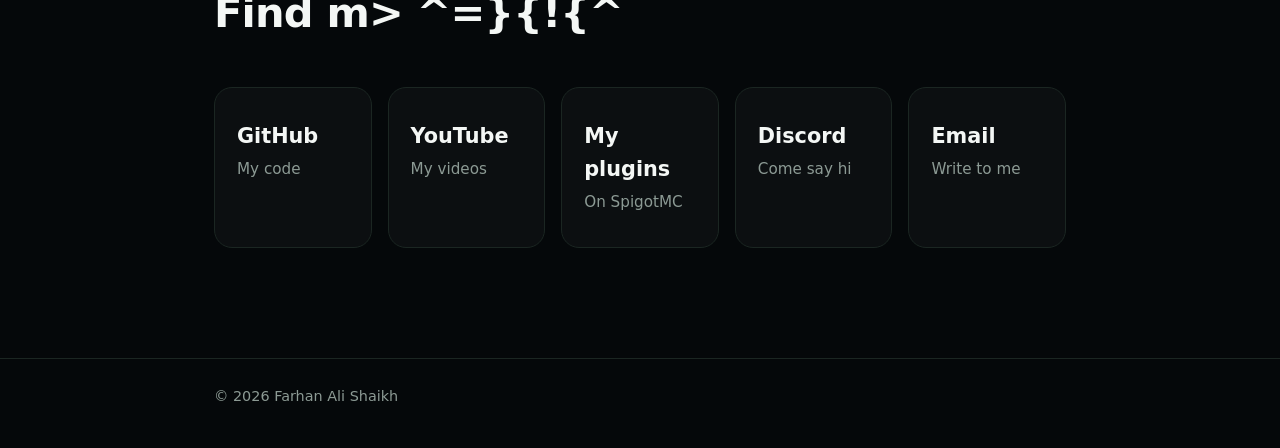
==== commit 9cc9b7bf: "Update index.html" ====
--- a/index.html
+++ b/index.html
@@ -121,7 +121,7 @@
 .c1{top:0}.c2{bottom:0}#intro.open .c1{transform:translateY(-101%)}#intro.open .c2{transform:translateY(101%)}
 .il{position:absolute;inset:0;z-index:2;display:flex;flex-direction:column;align-items:center;justify-content:center;gap:22px;transition:opacity .4s,transform .7s}
 #intro.open .il{opacity:0;transform:scale(1.1)}
-.in{font-size:clamp(1.8rem,7vw,4rem);font-weight:800;text-align:center;padding:0 16px}
+.iname{font-size:clamp(1.8rem,7vw,4rem);font-weight:800;text-align:center;padding:0 16px}
 .ic{display:inline-block;opacity:0;transform:translateY(60%);animation:ic .6s cubic-bezier(.16,.84,.24,1) forwards;animation-delay:calc(var(--i)*45ms)}
 @keyframes ic{to{opacity:1;transform:none}}
 .ib{width:min(260px,60vw);height:3px;background:#1b2622;border-radius:3px;overflow:hidden}.ib i{display:block;height:100%;width:0;background:linear-gradient(90deg,var(--a),var(--b))}
@@ -133,7 +133,7 @@
 <body>
 <div id="bar"></div>
 <div id="pick" role="dialog" aria-modal="true" aria-label="Choose your language"><div class="pk"><h2>Choose your language</h2><p lang="ur" dir="rtl">اپنی زبان منتخب کریں</p><p lang="sd" dir="rtl">پنهنجي ٻولي چونڊيو</p><p lang="ar" dir="rtl">اختر لغتك</p></div><div class="fl"><button data-l="en" style="--n:0"><svg viewBox="0 0 60 40" aria-hidden="true"><rect width="60" height="40" fill="#012169"/><path d="M0 0L60 40M60 0L0 40" stroke="#fff" stroke-width="8"/><path d="M0 0L60 40M60 0L0 40" stroke="#C8102E" stroke-width="3"/><path d="M30 0V40M0 20H60" stroke="#fff" stroke-width="13"/><path d="M30 0V40M0 20H60" stroke="#C8102E" stroke-width="7"/></svg><span>English</span></button><button data-l="ur" style="--n:1"><svg viewBox="0 0 60 40" aria-hidden="true"><rect width="60" height="40" fill="#01411C"/><rect width="15" height="40" fill="#fff"/><circle cx="37" cy="20" r="10" fill="#fff"/><circle cx="40.5" cy="18" r="8.5" fill="#01411C"/><path d="M46 10.5l1.2 3.4h3.6l-2.9 2.1 1.1 3.5-3-2.1-3 2.1 1.1-3.5-2.9-2.1h3.6z" fill="#fff"/></svg><span>اردو</span><small>Urdu</small></button><button data-l="sd" style="--n:2"><svg viewBox="0 0 60 40" aria-hidden="true"><rect width="60" height="40" fill="#01411C"/><rect width="15" height="40" fill="#fff"/><circle cx="37" cy="20" r="10" fill="#fff"/><circle cx="40.5" cy="18" r="8.5" fill="#01411C"/><path d="M46 10.5l1.2 3.4h3.6l-2.9 2.1 1.1 3.5-3-2.1-3 2.1 1.1-3.5-2.9-2.1h3.6z" fill="#fff"/></svg><span>سنڌي</span><small>Sindhi</small></button><button data-l="ar" style="--n:3"><svg viewBox="0 0 60 40" aria-hidden="true"><rect width="60" height="40" fill="#fff"/><rect width="60" height="13.4" fill="#00732F"/><rect y="26.6" width="60" height="13.4" fill="#000"/><rect width="15" height="40" fill="#F00"/></svg><span>العربية</span><small>Arabic</small></button></div></div>
-<div id="intro" aria-hidden="true"><div class="curt c1"></div><div class="curt c2"></div><div class="il"><div class="in" id="iname"></div><div class="ib"><i id="ifill"></i></div><div class="ip" id="ipct">0%</div></div></div>
+<div id="intro" aria-hidden="true"><div class="curt c1"></div><div class="curt c2"></div><div class="il"><div class="iname" id="iname"></div><div class="ib"><i id="ifill"></i></div><div class="ip" id="ipct">0%</div></div></div>
 <div id="toast" data-i="egg" role="status">You found the secret!</div>
 
 <nav aria-label="Main"><div class="wrap">
@@ -233,19 +233,60 @@
 
 /* ---- live Karachi clock ---- */
 function clock(){var loc={en:'en-US',ur:'ur-PK',sd:'en-US',ar:'ar-EG'}[lang],s='';
-  try{s=new Date().toLocaleTimeString(loc,{timeZone:'Asia/Karachi',hour:'2-digit',minute:'2-digit',second:'2-digit'});}catch(e){}
+  try{s=new Date().toLocaleTimeString(loc,{timeZone:zones[zi][0],hour:'2-digit',minute:'2-digit',second:'2-digit'});}catch(e){}
   d.getElementById('clock').textContent=s;}
 setInterval(clock,1000);
 
 /* ---- secret: click the name 3 times ---- */
 var hits=[];
-function toast(){var t=d.getElementById('toast');t.classList.add('show');setTimeout(function(){t.classList.remove('show');},2600);}
-function confetti(x,y){var C=['#5CC7D3','#7FE3A8','#F4F7F5','#3B5BA5','#F5C542'];
+var tt=0;function toast(txt){var t=d.getElementById('toast');t.textContent=txt;t.classList.add('show');clearTimeout(tt);tt=setTimeout(function(){t.classList.remove('show');},2800);}
+var E={name:{en:'You found a secret!',ur:'آپ نے راز ڈھونڈ لیا!',sd:'توهان راز ڳولي لڌو!',ar:'لقد وجدت سراً!'},
+ konami:{en:'Rainbow mode on!',ur:'رنگین موڈ آن!',sd:'رنگين موڊ آن!',ar:'وضع قوس قزح!'},
+ creeper:{en:'Ssssss... BOOM!',ur:'سسسسس... دھماکا!',sd:'سسسسس... ڌماڪو!',ar:'ثسسسس... بوم!'},
+ diamond:{en:'Diamonds! Nice find.',ur:'ہیرے! اچھی دریافت۔',sd:'هيرا! سٺي ڳولا.',ar:'ألماس! اكتشاف رائع.'},
+ salam:{en:'Wa Alaikum Assalam!',ur:'وعلیکم السلام!',sd:'وعليڪم السلام!',ar:'وعليكم السلام!'},
+ clock:{en:'Time travel!',ur:'وقت کا سفر!',sd:'وقت جو سفر!',ar:'السفر عبر الزمن!'},
+ rewind:{en:'Rewind!',ur:'ریوائنڈ!',sd:'ريوائنڊ!',ar:'إعادة!'},
+ dj:{en:'DJ Farhan in the house!',ur:'ڈی جے فرحان حاضر ہے!',sd:'ڊي جي فرحان حاضر آهي!',ar:'دي جي فرحان وصل!'},
+ bottom:{en:'You made it to the bottom. Thanks for scrolling!',ur:'آپ آخر تک پہنچ گئے۔ سکرول کرنے کا شکریہ!',sd:'توهان آخر تائين پهتا. سکرول ڪرڻ جي مهرباني!',ar:'وصلت إلى النهاية. شكراً على التمرير!'},
+ all:{en:'You found every secret! Legend.',ur:'آپ نے سب راز ڈھونڈ لیے! کمال۔',sd:'توهان سڀ راز ڳولي ورتا! ڪمال.',ar:'وجدت كل الأسرار! أسطورة.'}};
+var TOTAL=9,got={};try{got=JSON.parse(localStorage.getItem('eggs')||'{}');}catch(e){}
+function found(id){var fresh=!got[id];got[id]=1;try{localStorage.setItem('eggs',JSON.stringify(got));}catch(e){}
+  var n=Object.keys(got).length;toast(E[id][lang]+'   '+n+'/'+TOTAL);
+  if(fresh&&n===TOTAL)setTimeout(function(){confetti(innerWidth/2,innerHeight/2,1);toast(E.all[lang]);},3000);}
+function fall(color,n,rot){for(var i=0;i<n;i++){(function(){var e=mk('div'),s=10+Math.random()*14;
+  e.style.cssText='position:fixed;top:-30px;left:'+Math.random()*100+'vw;width:'+s+'px;height:'+s+'px;background:'+color+';z-index:80;pointer-events:none;'+(rot?'transform:rotate(45deg)':'');d.body.appendChild(e);
+  var a=e.animate([{transform:'translateY(0) rotate('+(rot?45:0)+'deg)'},{transform:'translateY('+(innerHeight+60)+'px) rotate('+(rot?405:360)+'deg)'}],{duration:1400+Math.random()*1600,delay:Math.random()*700,easing:'ease-in',fill:'backwards'});a.onfinish=function(){e.remove();};})();}}
+var eggs={
+ creeper:function(){var f=mk('div');f.style.cssText='position:fixed;inset:0;background:#3fb63f;z-index:85;pointer-events:none';d.body.appendChild(f);
+   f.animate([{opacity:0},{opacity:.65},{opacity:0},{opacity:.65},{opacity:0}],{duration:900}).onfinish=function(){f.remove();};
+   var m=d.querySelector('main');setTimeout(function(){m.animate([0,1,2,3,4,5,6,7].map(function(){return{transform:'translate('+(Math.random()*24-12)+'px,'+(Math.random()*24-12)+'px)'};}),{duration:500});
+   tone(90,25,.7,.2,'sawtooth');tone(300,40,.5,.12,'square');},450);found('creeper');},
+ diamond:function(){fall('#5CE8F5',45,true);[880,1108,1320].forEach(function(f,k){setTimeout(function(){tone(f,f,.3,.06,'triangle');},k*100);});found('diamond');},
+ salam:function(){chime();found('salam');},
+ konami:function(){root.animate([{filter:'hue-rotate(0deg)'},{filter:'hue-rotate(360deg)'}],{duration:6000});confetti(innerWidth/2,innerHeight/3,1);found('konami');}};
+var buf='',ks=[],KON='ArrowUp,ArrowUp,ArrowDown,ArrowDown,ArrowLeft,ArrowRight,ArrowLeft,ArrowRight,b,a';
+d.addEventListener('keydown',function(e){
+  ks.push(e.key.length===1?e.key.toLowerCase():e.key);ks=ks.slice(-10);if(ks.join()===KON){ks=[];eggs.konami();}
+  if(e.key.length===1&&/[a-z]/i.test(e.key)){buf=(buf+e.key.toLowerCase()).slice(-10);
+    ['creeper','diamond','salam'].forEach(function(w){if(buf.slice(-w.length)===w){buf='';eggs[w]();}});}});
+var zones=[['Asia/Karachi',null],['Asia/Tokyo','Tokyo'],['America/New_York','New York'],['Europe/London','London'],['Asia/Dubai','Dubai']],zi=0;
+d.querySelector('.clk').addEventListener('click',function(){zi=(zi+1)%zones.length;
+  d.querySelector('[data-i=clk]').textContent=zones[zi][1]||T[lang].clk;clock();found('clock');});
+var mqEl=d.querySelector('.marq'),mqT=0;
+mqEl.addEventListener('dblclick',function(){var k=d.getElementById('track');k.style.animationDirection='reverse';k.style.animationDuration='5s';
+  clearTimeout(mqT);mqT=setTimeout(function(){k.style.animationDirection='';k.style.animationDuration='';},2600);whoosh();found('rewind');});
+var sc=[];snd.addEventListener('click',function(){var n=Date.now();sc.push(n);sc=sc.filter(function(t){return n-t<2500;});
+  if(sc.length>=5){sc=[];muted=false;syncSnd();[392,494,587,784,587,784].forEach(function(f,k){setTimeout(function(){tone(f,f,.2,.07,'square');},k*140);});
+    confetti(innerWidth-60,60,1);found('dj');}});
+var bdone=false;addEventListener('scroll',function(){if(!bdone&&scrollY+innerHeight>=d.documentElement.scrollHeight-6&&d.documentElement.classList.contains('go')){bdone=true;found('bottom');}},{passive:true});
+
+function confetti(x,y,q){var C=['#5CC7D3','#7FE3A8','#F4F7F5','#3B5BA5','#F5C542'];
   for(var i=0;i<70;i++){(function(){var e=mk('div'),s=6+Math.random()*9,dx=(Math.random()-.5)*innerWidth*.8,up=120+Math.random()*260,fall=innerHeight*.5+Math.random()*300,r=Math.random()*720-360;
     e.style.cssText='position:fixed;left:'+x+'px;top:'+y+'px;width:'+s+'px;height:'+s+'px;background:'+C[i%5]+';z-index:80;pointer-events:none';d.body.appendChild(e);
     var a=e.animate([{transform:'translate(0,0) rotate(0deg)',opacity:1},{transform:'translate('+dx*.6+'px,'+(-up)+'px) rotate('+r*.5+'deg)',opacity:1,offset:.4},{transform:'translate('+dx+'px,'+fall+'px) rotate('+r+'deg)',opacity:0}],{duration:1600+Math.random()*900,easing:'cubic-bezier(.3,.6,.4,1)'});
     a.onfinish=function(){e.remove();};})();}
-  [523,659,784,1047].forEach(function(f,k){setTimeout(function(){tone(f,f,.22,.07,'triangle');},k*90);});toast();}
+  [523,659,784,1047].forEach(function(f,k){setTimeout(function(){tone(f,f,.22,.07,'triangle');},k*90);});if(!q)found('name');}
 d.getElementById('h1').addEventListener('click',function(){var n=Date.now();hits.push(n);hits=hits.filter(function(t){return n-t<1200;});
   if(hits.length>=3){hits=[];var r=this.getBoundingClientRect();confetti(r.left+r.width/2,r.top+r.height/2);}});
 
@@ -269,7 +310,7 @@
     if(!del){c++;el.textContent=full.slice(0,c);if(c===full.length){del=true;t=1500;}}
     else{c--;el.textContent=full.slice(0,c);if(c===0){del=false;w=(w+1)%words.length;t=350;}}
     setTimeout(tick,t);})();}
-function apply(l){lang=l;var D=T[l];root.lang=l;root.dir=l==='en'?'ltr':'rtl';
+function apply(l){lang=l;zi=0;var D=T[l];root.lang=l;root.dir=l==='en'?'ltr':'rtl';
   $('[data-i]').forEach(function(e){var v=D[e.dataset.i];if(v!=null)e.textContent=v;});
   $('.lang button').forEach(function(b){b.setAttribute('aria-pressed',b.dataset.l===l);});
   if(fx){buildH1();buildStory();}
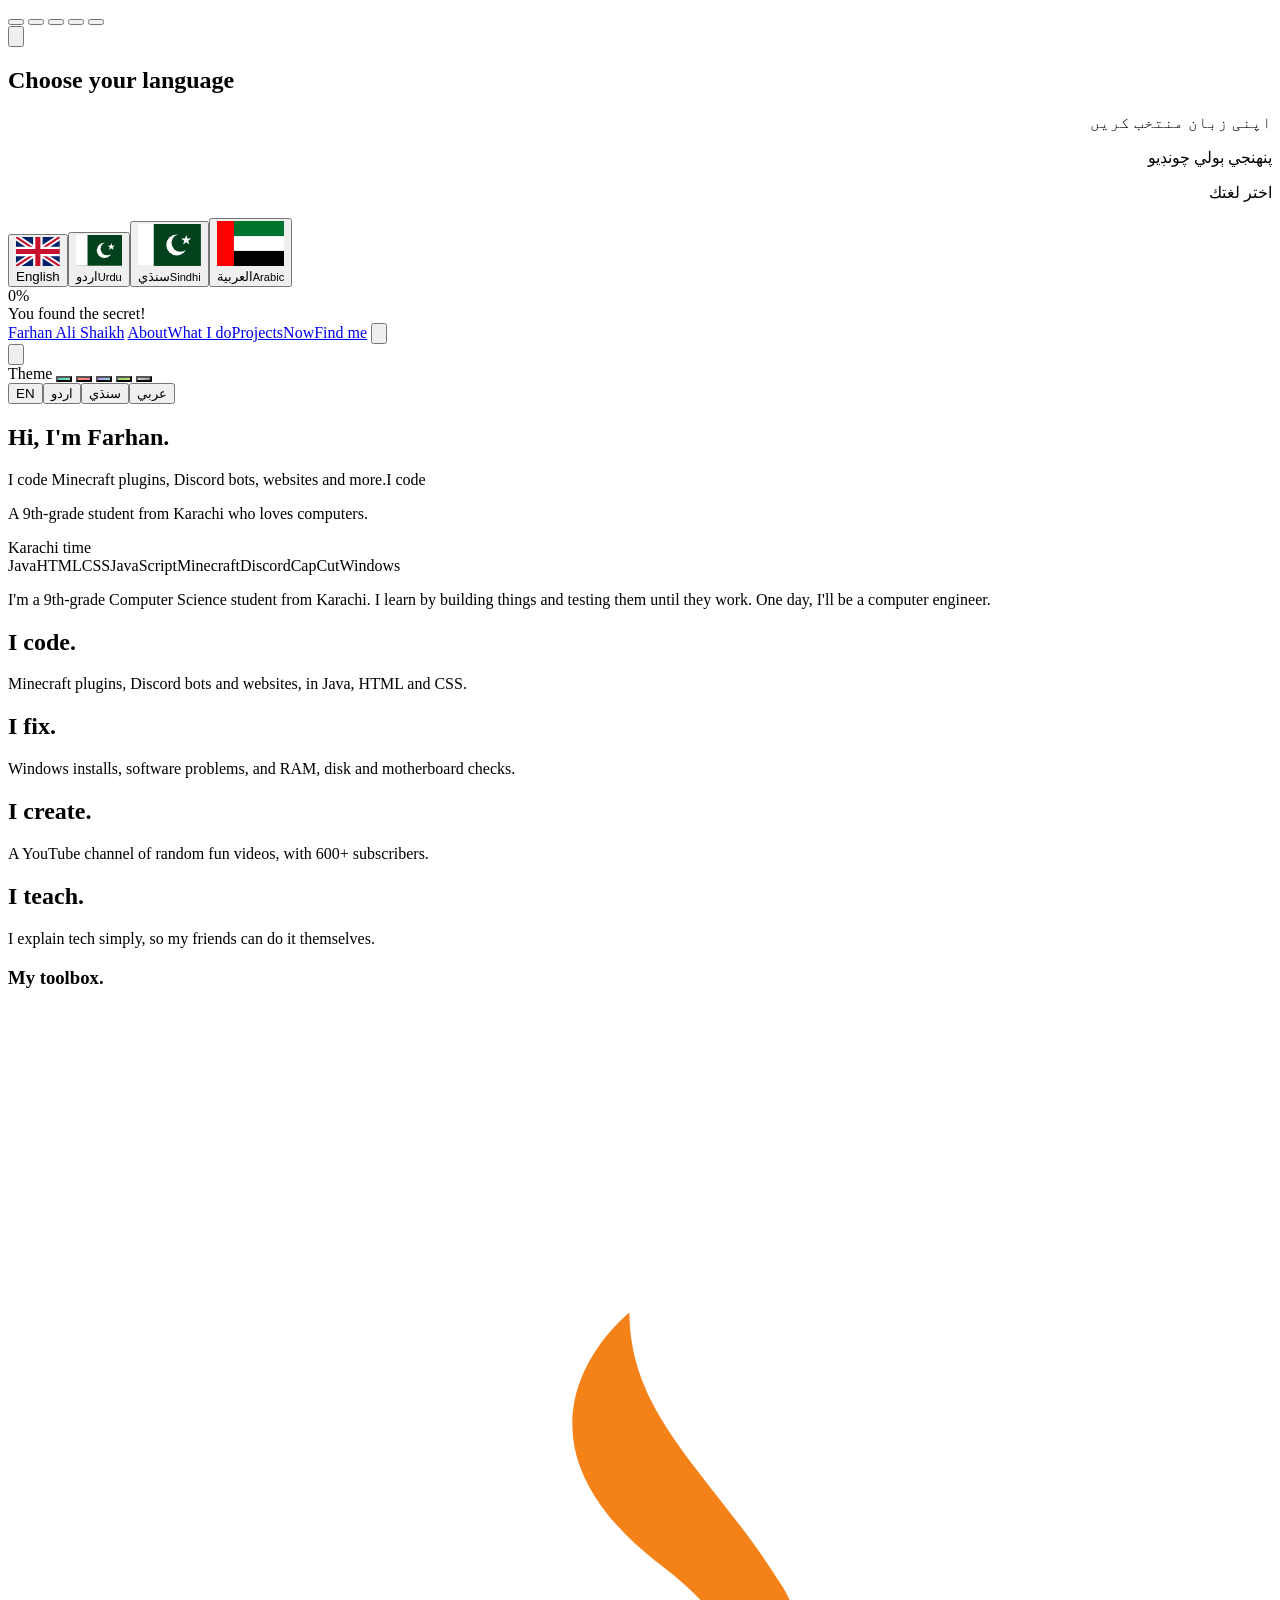
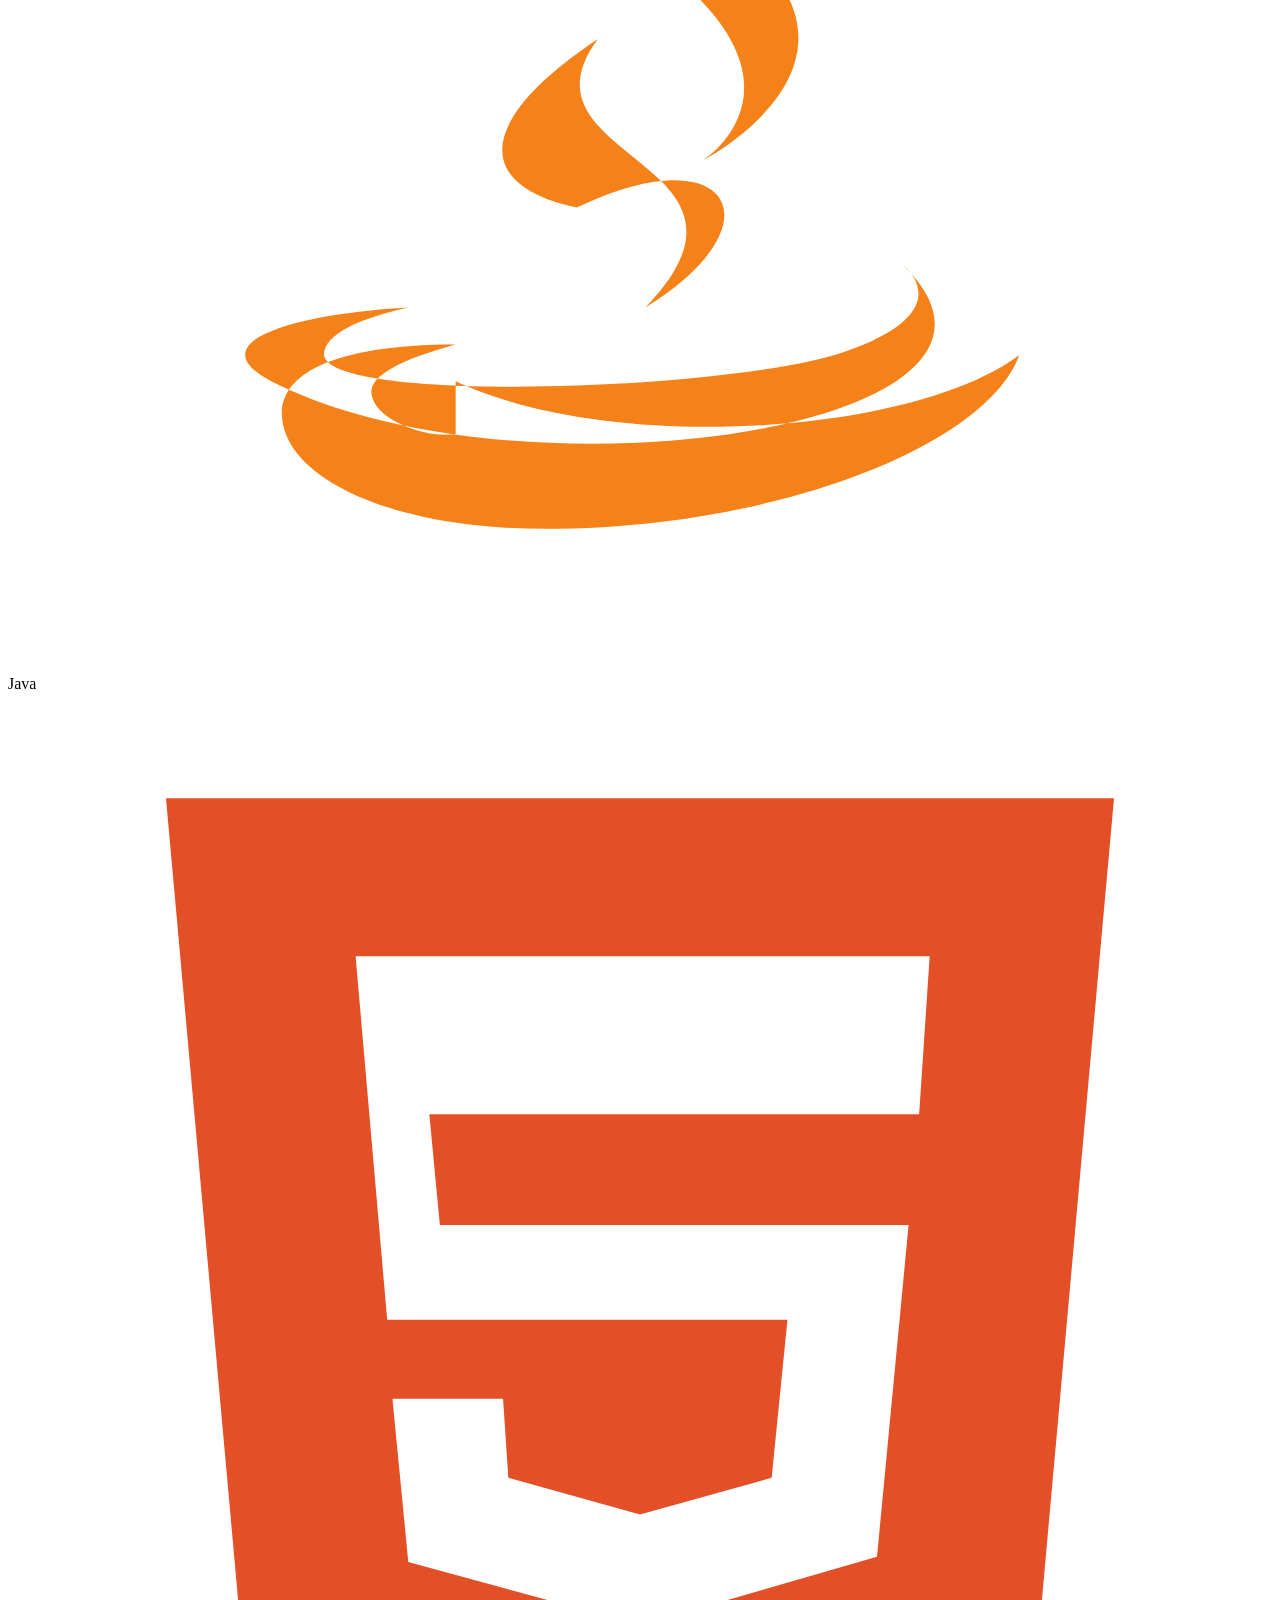
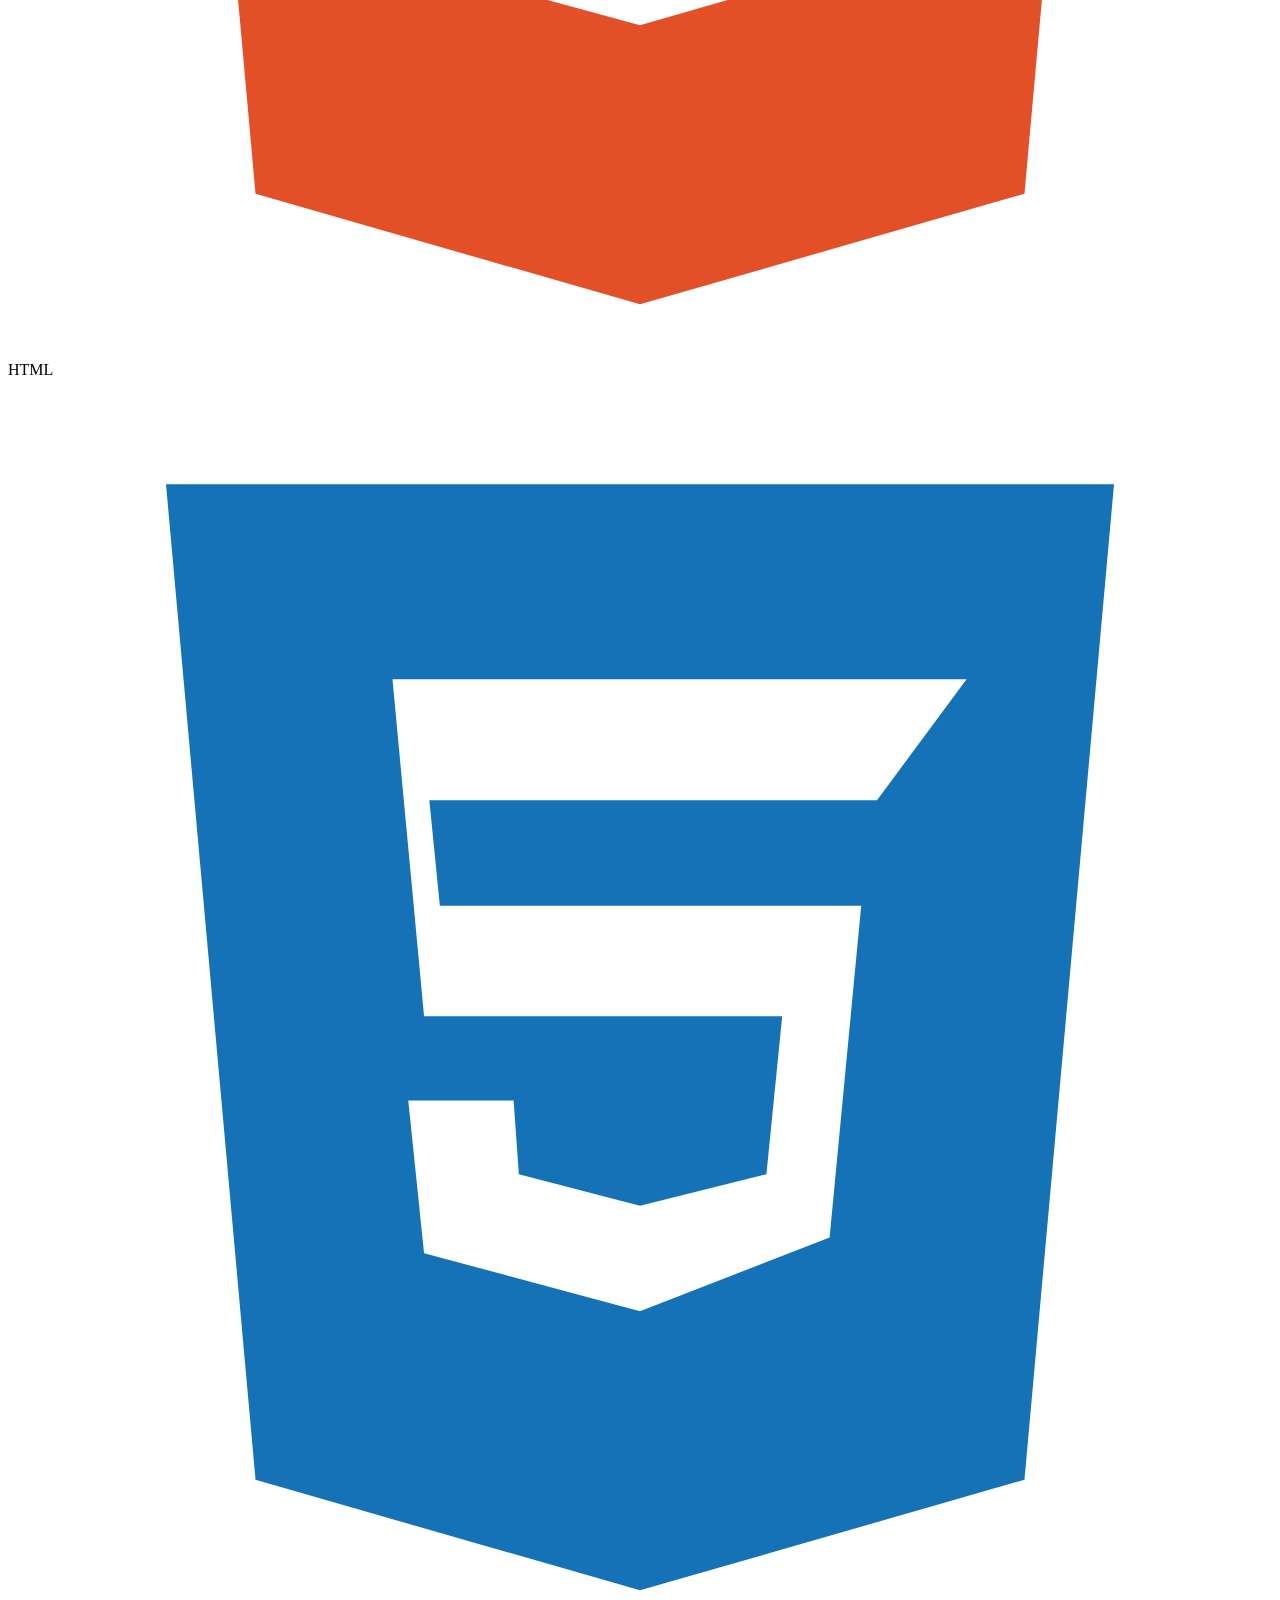
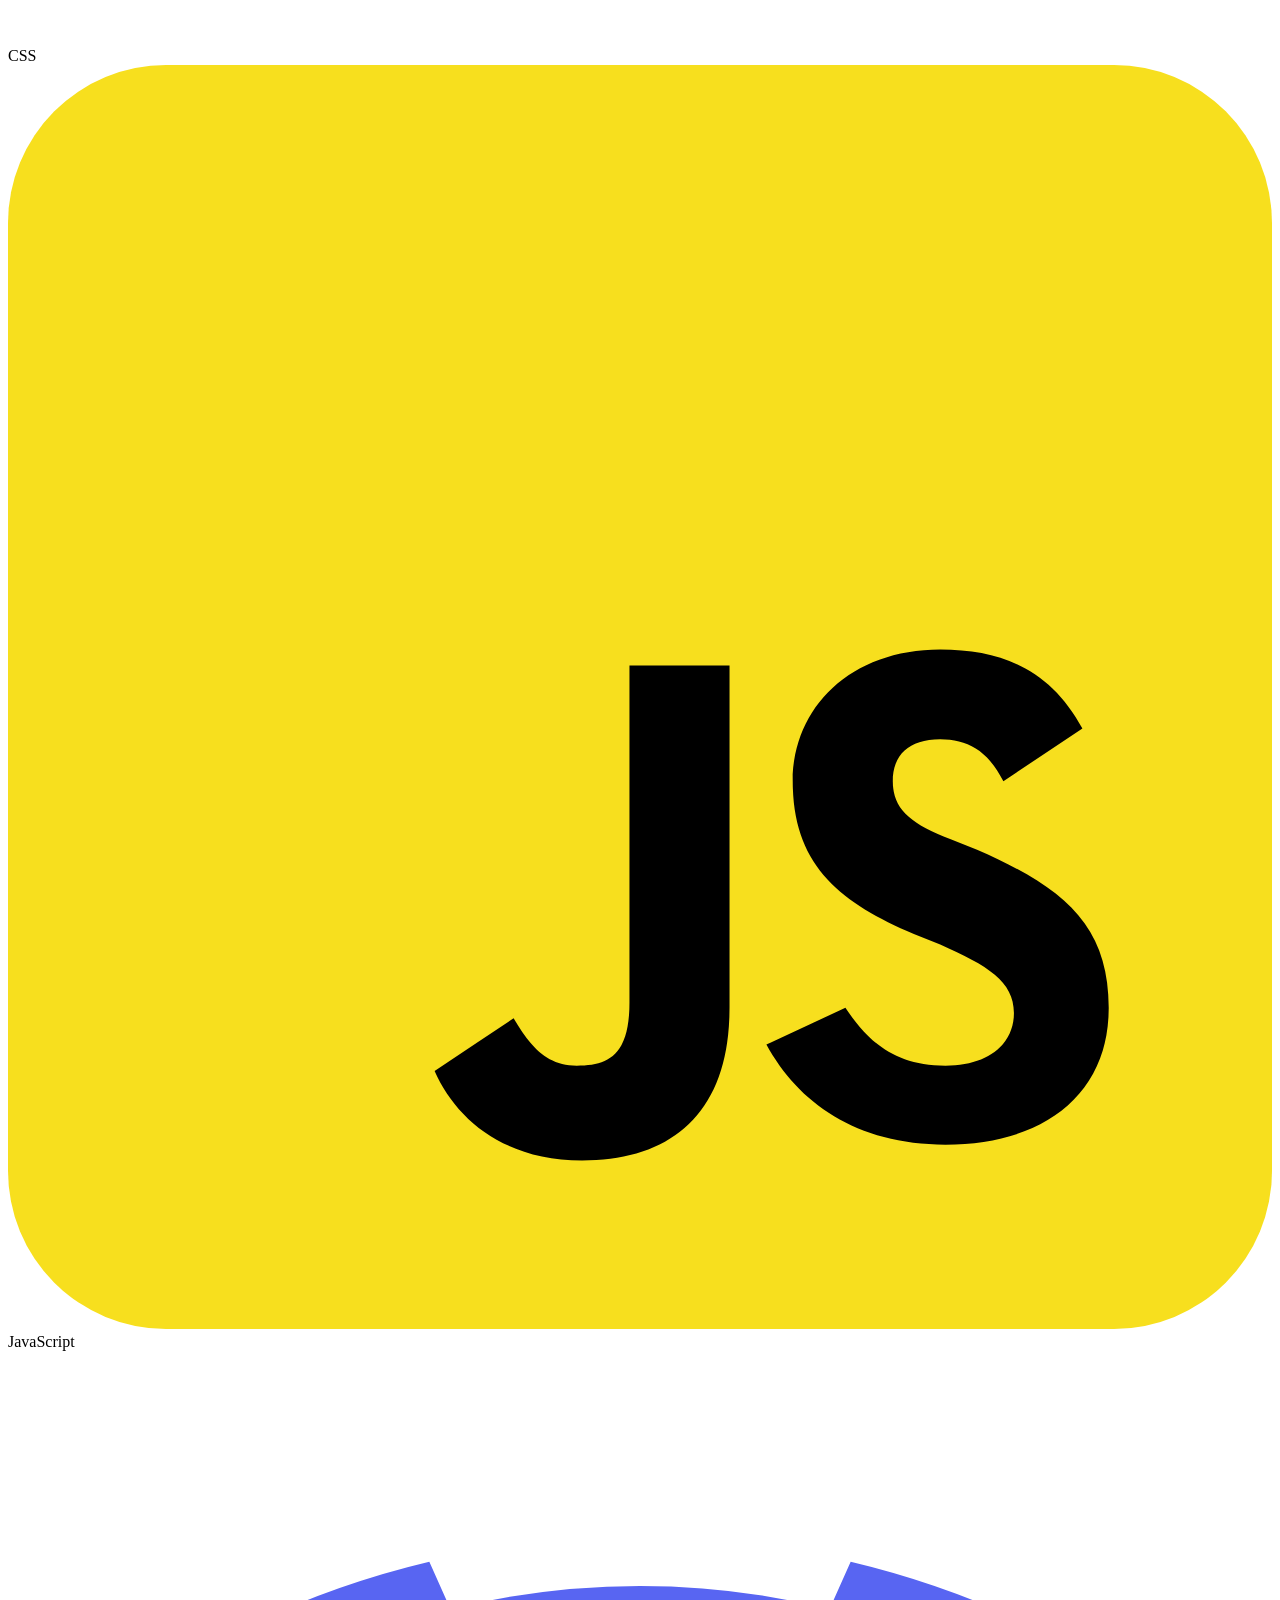
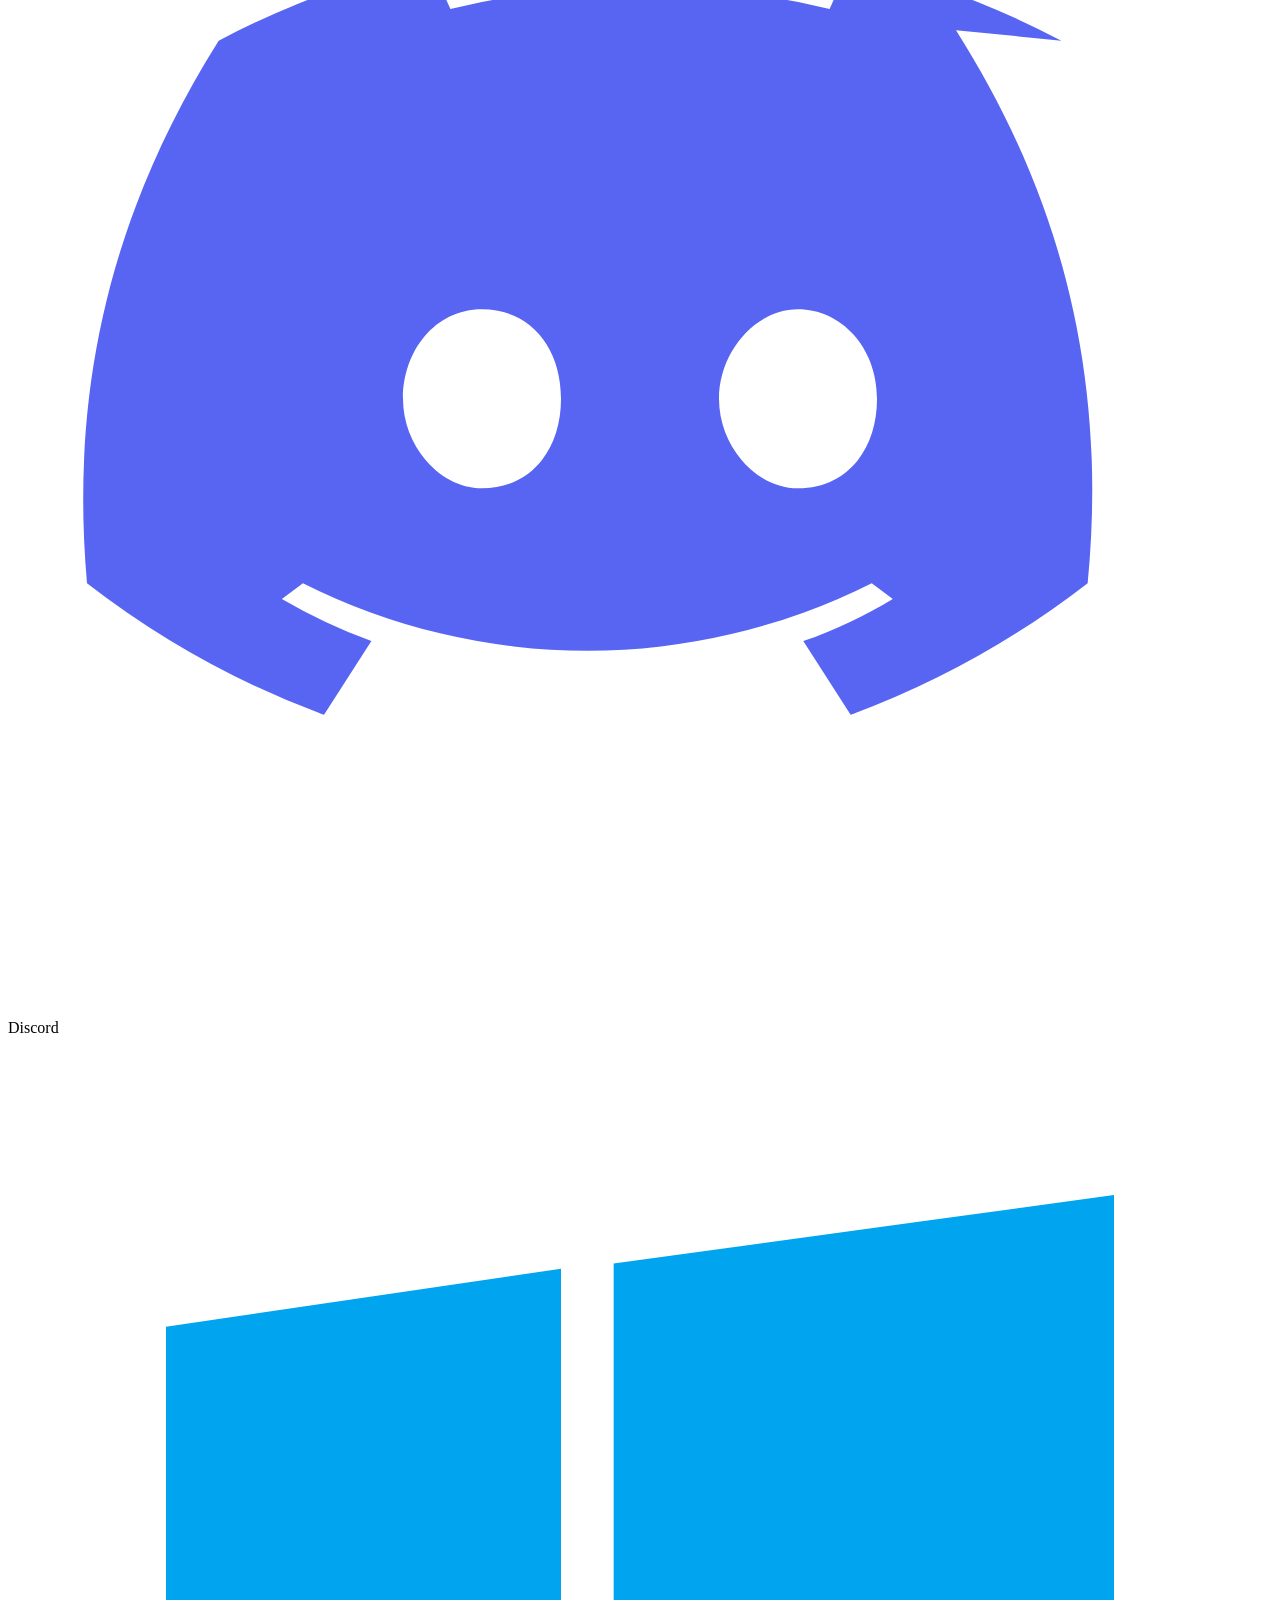
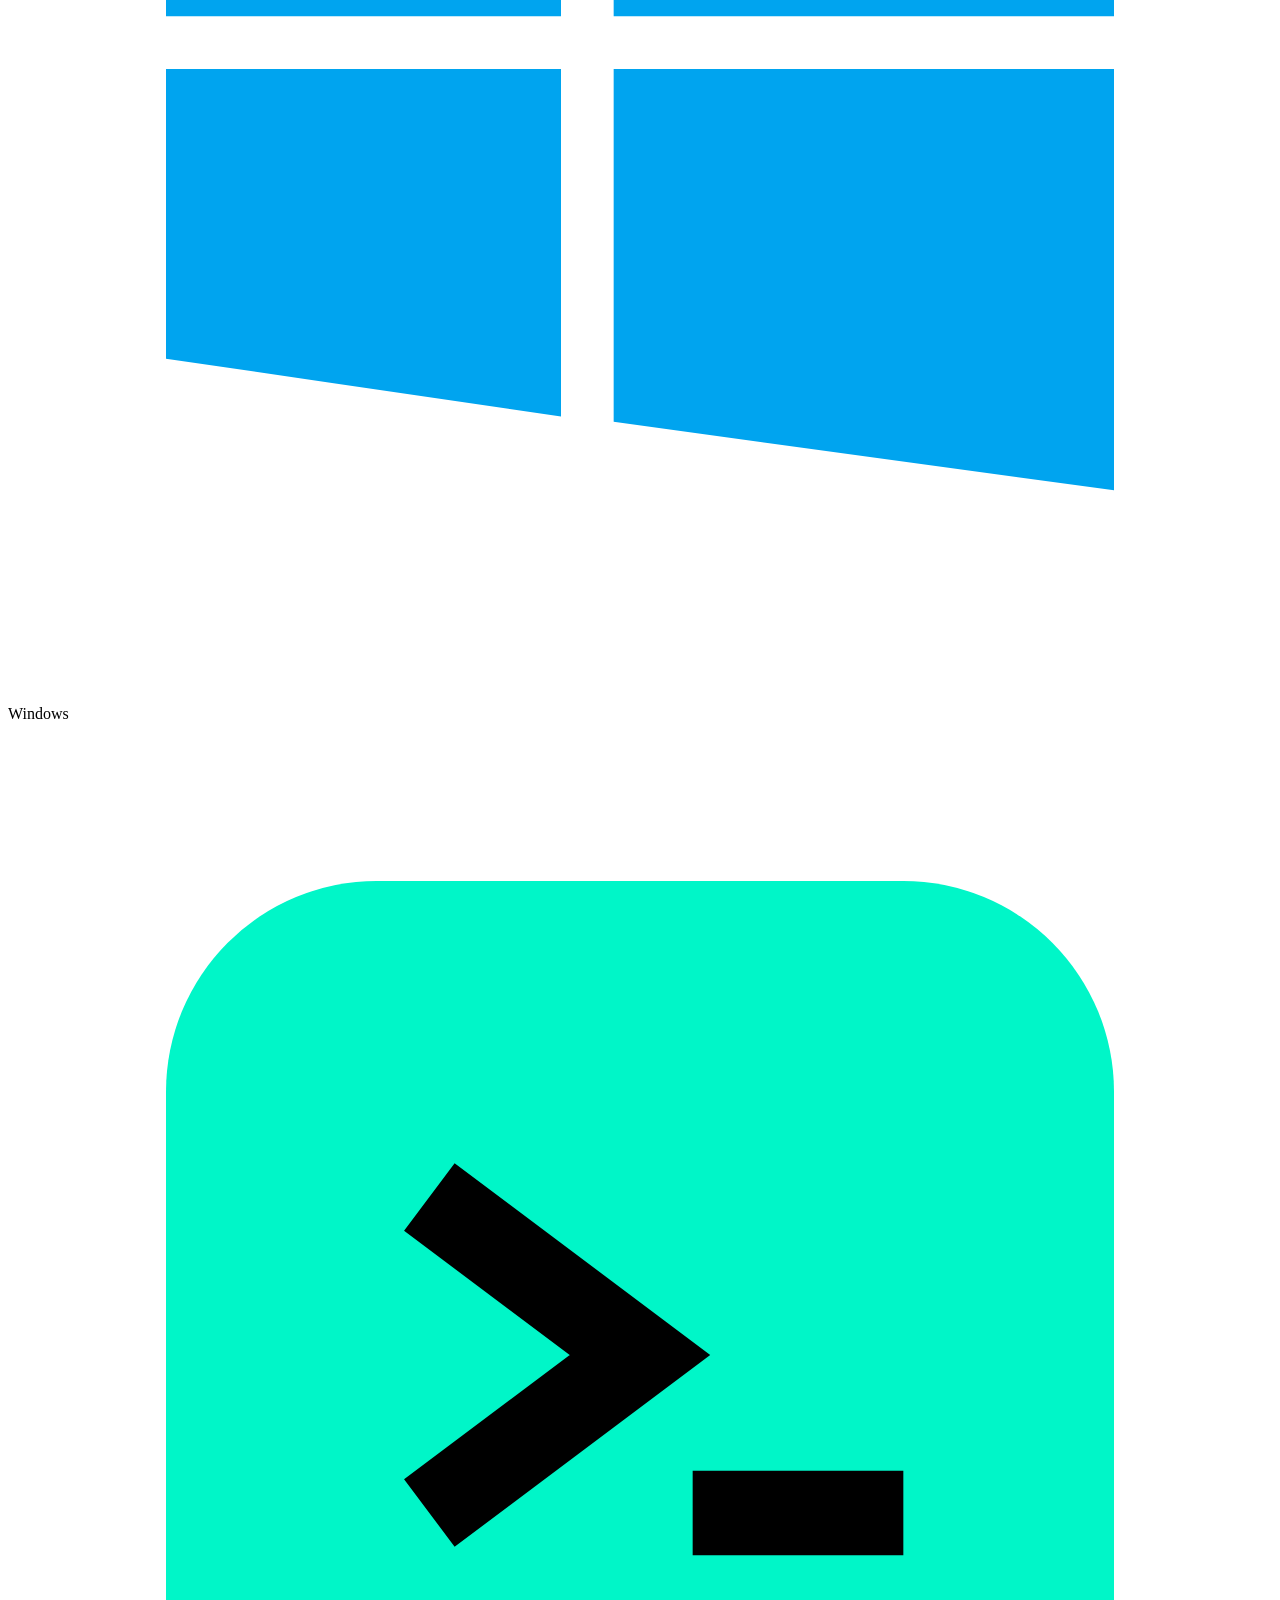
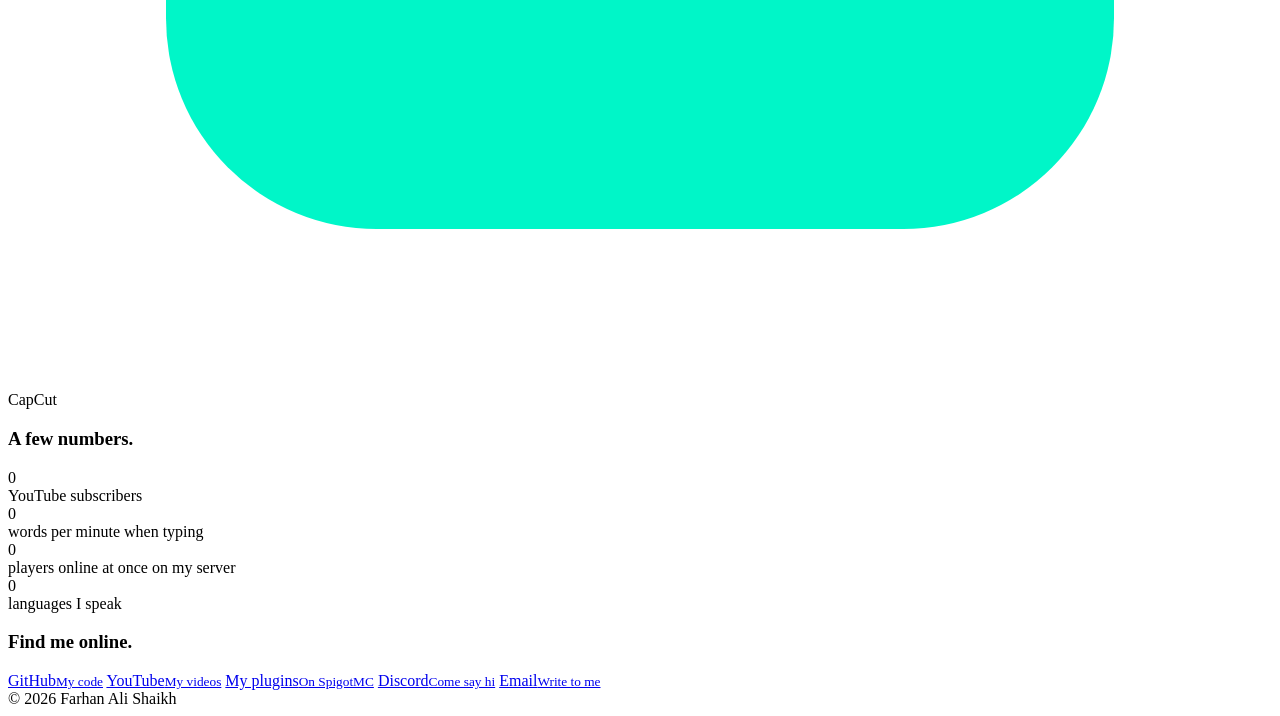
==== commit 22652c72: "Update index.html" ====
--- a/index.html
+++ b/index.html
@@ -9,137 +9,35 @@
 <link rel="preconnect" href="https://fonts.googleapis.com"><link rel="preconnect" href="https://fonts.gstatic.com" crossorigin>
 <link href="https://fonts.googleapis.com/css2?family=Noto+Naskh+Arabic:wght@500;700&display=swap" rel="stylesheet">
 <script>if(!matchMedia('(prefers-reduced-motion: reduce)').matches)document.documentElement.classList.add('fx');</script>
-<style>
-:root{--bg:#05080A;--ink:#F4F7F5;--muted:#8C9A94;--line:#1B2622;--a:#5CC7D3;--b:#7FE3A8;--mx:50vw;--my:30vh}
-*{box-sizing:border-box}
-html{scroll-behavior:smooth;overflow-x:clip}
-body{margin:0;background:var(--bg);color:var(--ink);font:18px/1.6 system-ui,-apple-system,"Segoe UI",Roboto,sans-serif;overflow-x:clip}
-[dir=rtl] body,[dir=rtl] button{font-family:"Noto Naskh Arabic","Segoe UI",Tahoma,sans-serif}
-[dir=rtl] *{letter-spacing:0!important}
-[dir=rtl] h1,[dir=rtl] .panel h2{line-height:1.35}[dir=rtl] .story{line-height:1.5}
-body::before{content:"";position:fixed;inset:0;pointer-events:none;z-index:0;background:radial-gradient(500px circle at var(--mx) var(--my),rgba(92,199,211,.10),transparent 60%)}
-a{color:var(--a)}a:focus-visible,button:focus-visible{outline:3px solid var(--a);outline-offset:4px}
-.wrap{max-width:900px;margin:0 auto;padding:0 24px;position:relative;z-index:1}
-#bar{position:fixed;top:0;left:0;right:0;height:3px;background:linear-gradient(90deg,var(--a),var(--b));transform:scaleX(0);transform-origin:left;z-index:60}
-[dir=rtl] #bar{transform-origin:right}
-#ring{position:fixed;left:0;top:0;width:34px;height:34px;margin:-17px 0 0 -17px;border:1.5px solid var(--a);border-radius:50%;pointer-events:none;z-index:50;opacity:.8;transition:width .25s,height .25s,margin .25s,background .25s}
-#ring.big{width:66px;height:66px;margin:-33px 0 0 -33px;background:rgba(92,199,211,.12)}
-nav{position:fixed;top:0;left:0;right:0;z-index:10;backdrop-filter:blur(16px) saturate(1.4);-webkit-backdrop-filter:blur(16px) saturate(1.4);background:rgba(5,8,10,.55);border-bottom:1px solid var(--line)}
-nav .wrap{display:flex;gap:22px;align-items:center;height:58px}
-.brand{margin-inline-end:auto;font-weight:800;color:var(--ink);text-decoration:none}
-.nl{display:flex;gap:22px}
-nav a{color:var(--muted);text-decoration:none;font-weight:600;font-size:.95rem;transition:color .2s}
-nav a:hover{color:var(--ink)}
-.lang{display:flex;gap:4px;padding:3px;border:1px solid var(--line);border-radius:99px}
-.lang button{background:none;border:0;color:var(--muted);font:inherit;font-size:.85rem;font-weight:700;padding:4px 10px;border-radius:99px;cursor:pointer;transition:all .25s}
-.lang button[aria-pressed=true]{background:var(--a);color:#05080A}
-main{transition:opacity .22s}
-.hero{position:relative;min-height:100vh;min-height:100svh;display:flex;align-items:center;overflow:hidden}
-.blob{position:absolute;border-radius:50%;filter:blur(90px);opacity:.55;will-change:transform}
-.b1{width:46vmax;height:46vmax;background:#177E8A;left:-12vmax;top:-10vmax}
-.b2{width:38vmax;height:38vmax;background:#2E7D5B;right:-10vmax;top:14vmax}
-.b3{width:26vmax;height:26vmax;background:#3B5BA5;left:34vw;bottom:-14vmax;opacity:.4}
-.fx .b1{animation:f1 16s ease-in-out infinite alternate}.fx .b2{animation:f2 19s ease-in-out infinite alternate}.fx .b3{animation:f1 22s ease-in-out infinite alternate-reverse}
-@keyframes f1{to{transform:translate(9vmax,6vmax) scale(1.15)}}@keyframes f2{to{transform:translate(-8vmax,-5vmax) scale(.9)}}
-h1{font-size:clamp(3.1rem,10.5vw,7.6rem);line-height:1;margin:0 0 20px;letter-spacing:-.04em;font-weight:800;padding-bottom:.1em}
-.wd{display:inline-block;overflow:hidden;vertical-align:top;padding-bottom:.12em;margin-inline-end:.22em}
-.fx .ch{display:inline-block;transform:translateY(115%);animation:rise 1s cubic-bezier(.16,.84,.24,1) forwards;animation-delay:calc(var(--i)*var(--s,55ms) + 250ms)}
-@keyframes rise{to{transform:none}}
-.type{font-size:clamp(1.35rem,4.2vw,2.2rem);font-weight:700;color:var(--a);margin:0 0 26px;min-height:1.5em}
-.cur{display:inline-block;width:3px;height:1em;background:var(--a);margin-inline-start:3px;vertical-align:-.12em;animation:blink 1s steps(1) infinite}
-@keyframes blink{50%{opacity:0}}
-.sr{position:absolute;left:-9999px}
-.lead{max-width:44ch;color:var(--muted);font-size:1.15rem;margin:0}
-.fx .lead,.fx .type{opacity:0;animation:fade 1.2s ease forwards}.fx .type{animation-delay:1.1s}.fx .lead{animation-delay:1.5s}
-@keyframes fade{to{opacity:1}}
-.cue{position:absolute;bottom:28px;left:50%;width:2px;height:54px;background:linear-gradient(var(--a),transparent);transform-origin:top;animation:cue 2s ease-in-out infinite}
-@keyframes cue{0%{transform:scaleY(0)}50%{transform:scaleY(1)}100%{transform:scaleY(1);opacity:0}}
-.marq{overflow:hidden;direction:ltr;border-block:1px solid var(--line);padding:22px 0;position:relative;z-index:1}
-.track{display:flex;width:max-content;gap:44px;font-size:clamp(1.6rem,4vw,2.6rem);font-weight:800;color:transparent;-webkit-text-stroke:1px #4a5c55;font-family:system-ui,sans-serif}
-.track span::after{content:"\2726";margin-inline-start:44px;color:var(--a);-webkit-text-stroke:0}
-.fx .track{animation:mq 32s linear infinite}
-@keyframes mq{to{transform:translateX(-50%)}}
-.scene{position:relative;z-index:1}
-.fx .scene{height:300vh}
-.fx .stage{position:sticky;top:0;height:100vh;height:100svh;display:flex;align-items:center;overflow:hidden}
-.stage{padding:90px 0}
-.story{font-size:clamp(1.8rem,5.2vw,3.7rem);line-height:1.14;font-weight:700;letter-spacing:-.02em;max-width:20em}
-.fx .w{opacity:.16;transition:opacity .25s}.fx .w.on{opacity:1}
-.fx #do.scene{height:420vh}
-.panels{position:relative;width:100%;height:100%}
-.panel{text-align:center;padding:24px}
-.panel h2{font-size:clamp(3.6rem,16vw,11rem);line-height:.95;margin:0 0 14px;letter-spacing:-.05em;font-weight:800;background:linear-gradient(180deg,#fff,#7fa79c);-webkit-background-clip:text;background-clip:text;color:transparent}
-.panel p{color:var(--muted);font-size:clamp(1.05rem,2.4vw,1.4rem);max-width:30em;margin:0 auto}
-.fx .panel{position:absolute;inset:0;display:flex;flex-direction:column;align-items:center;justify-content:center;opacity:0;will-change:transform,opacity,filter}
-.dots{display:none}
-.fx .dots{display:flex;flex-direction:column;gap:10px;position:absolute;inset-inline-end:22px;top:50%;transform:translateY(-50%);z-index:2}
-.dots i{width:7px;height:7px;border-radius:50%;background:#2a3a34;transition:all .3s}
-.dots i.on{background:var(--a);height:24px;border-radius:5px}
-.stats{padding:100px 0;position:relative;z-index:1}
-h3{font-size:clamp(1.8rem,4vw,2.6rem);margin:0 0 40px;letter-spacing:-.02em}
-.grid{display:grid;grid-template-columns:repeat(auto-fit,minmax(150px,1fr));gap:34px 24px}
-.num{display:inline-block;padding-inline-end:.06em;font-size:clamp(2.8rem,7vw,4.4rem);font-weight:800;letter-spacing:-.04em;line-height:1.1;background:linear-gradient(90deg,var(--a),var(--b));-webkit-background-clip:text;background-clip:text;color:transparent}
-.fx .num{background-size:200% 100%;animation:shim 5s ease-in-out infinite alternate}@keyframes shim{to{background-position:100% 0}}
-#pc{position:absolute;inset:0;width:100%;height:100%;z-index:0}
-.rip{position:fixed;width:12px;height:12px;margin:-6px 0 0 -6px;border:2px solid var(--b);border-radius:50%;pointer-events:none;z-index:70;animation:rip .7s ease-out forwards}
-@keyframes rip{to{transform:scale(9);opacity:0}}
-.marq{will-change:transform}
-.grid span{display:block;color:var(--muted);margin-top:6px}
-.find{padding:40px 0 110px;position:relative;z-index:1}
-.cards{display:grid;grid-template-columns:repeat(auto-fit,minmax(150px,1fr));gap:16px;perspective:900px}
-.card{display:block;padding:32px 22px;border:1px solid var(--line);border-radius:18px;background:rgba(255,255,255,.03);color:var(--ink);text-decoration:none;font-size:1.3rem;font-weight:700;transition:transform .15s ease-out,border-color .3s,background .3s;transform-style:preserve-3d}
-.card small{display:block;color:var(--muted);font-weight:500;font-size:.95rem;margin-top:4px}
-.card:hover{border-color:var(--a);background:radial-gradient(circle at var(--gx,50%) var(--gy,50%),rgba(92,199,211,.28),transparent 60%),rgba(92,199,211,.06)}
-.fx .rv{opacity:0;transform:translateY(40px) scale(.98);transition:opacity 1s cubic-bezier(.16,.84,.24,1),transform 1s cubic-bezier(.16,.84,.24,1)}
-.fx .rv.in{opacity:1;transform:none}
-.fx .grid.rv>div,.fx .cards.rv>a{opacity:0;transform:translateY(30px);transition:opacity .8s,transform .8s cubic-bezier(.16,.84,.24,1)}
-.fx .rv.in>*,.fx .grid.rv.in>div,.fx .cards.rv.in>a{opacity:1;transform:none}
-.fx .rv.in>*:nth-child(2){transition-delay:.12s}.fx .rv.in>*:nth-child(3){transition-delay:.24s}.fx .rv.in>*:nth-child(4){transition-delay:.36s}.fx .rv.in>*:nth-child(5){transition-delay:.48s}
-footer{padding:26px 0 40px;color:var(--muted);font-size:.9rem;border-top:1px solid var(--line);position:relative;z-index:1}
-@media (max-width:700px){.nl{display:none}nav .wrap{gap:10px;height:54px}.lang button{padding:4px 8px;font-size:.78rem}.wrap{padding:0 18px}.find{padding-bottom:80px}.stats{padding:70px 0}}
-@media (max-width:520px){.brand{display:none}.lang{margin-inline-start:auto}.cue{display:none}h3{margin-bottom:28px}}
-
-html.lock,html.lock body{overflow:hidden}
-.fx:not(.go) .ch,.fx:not(.go) .type,.fx:not(.go) .lead{animation-play-state:paused}
-#snd{background:none;border:1px solid var(--line);border-radius:50%;width:34px;height:34px;display:grid;place-items:center;color:var(--muted);cursor:pointer;flex:none}
-#snd:hover{color:var(--ink);border-color:var(--a)}#snd svg{width:17px;height:17px;fill:none;stroke:currentColor;stroke-width:2;stroke-linecap:round;stroke-linejoin:round}
-#snd .x{display:none}#snd.off .x{display:block}#snd.off .wv{display:none}
-.clk{position:absolute;inset-inline-start:24px;bottom:26px;z-index:2;display:flex;align-items:center;gap:9px;padding:8px 14px;border:1px solid var(--line);border-radius:99px;background:rgba(5,8,10,.5);backdrop-filter:blur(10px);font-size:.85rem;color:var(--muted)}
-.clk::before{content:"";width:8px;height:8px;border-radius:50%;background:var(--b);box-shadow:0 0 0 0 rgba(127,227,168,.7);animation:pulse 2s infinite}
-@keyframes pulse{70%{box-shadow:0 0 0 9px rgba(127,227,168,0)}100%{box-shadow:0 0 0 0 rgba(127,227,168,0)}}
-.clk b{color:var(--ink);font-variant-numeric:tabular-nums;direction:ltr}
-#pick{position:fixed;inset:0;z-index:100;display:none;flex-direction:column;align-items:center;justify-content:center;gap:34px;padding:24px;text-align:center;background:rgba(5,8,10,.94);backdrop-filter:blur(16px);overflow:auto}
-#pick.show{display:flex;animation:fade .5s both}#pick.out{opacity:0;transition:opacity .45s}
-.pk h2{font-size:clamp(1.8rem,6vw,3rem);margin:0 0 10px;letter-spacing:-.02em}.pk p{margin:2px 0;color:var(--muted);font-size:1.1rem}
-.fl{display:grid;grid-template-columns:repeat(auto-fit,minmax(140px,1fr));gap:14px;width:100%;max-width:760px}
-.fl button{display:flex;flex-direction:column;align-items:center;gap:12px;padding:20px 10px;border:1px solid var(--line);border-radius:20px;background:rgba(255,255,255,.04);color:var(--ink);font:700 1.1rem system-ui,sans-serif;cursor:pointer;transition:transform .25s,border-color .25s,background .25s;animation:pop .6s cubic-bezier(.16,.84,.24,1) both;animation-delay:calc(var(--n)*90ms + 200ms)}
-.fl button:hover,.fl button:focus-visible{transform:translateY(-6px) scale(1.04);border-color:var(--a);background:rgba(92,199,211,.1)}
-.fl svg{width:76px;height:50px;border-radius:6px;box-shadow:0 8px 24px rgba(0,0,0,.55)}.fl small{color:var(--muted);font-weight:500;font-size:.8rem;margin-top:-6px}
-@keyframes pop{from{opacity:0;transform:translateY(26px) scale(.9)}}
-#intro{position:fixed;inset:0;z-index:90;display:none}#intro.show{display:block}
-.curt{position:absolute;left:0;right:0;height:50.5%;background:#05080A;transition:transform .9s cubic-bezier(.77,0,.18,1)}
-.c1{top:0}.c2{bottom:0}#intro.open .c1{transform:translateY(-101%)}#intro.open .c2{transform:translateY(101%)}
-.il{position:absolute;inset:0;z-index:2;display:flex;flex-direction:column;align-items:center;justify-content:center;gap:22px;transition:opacity .4s,transform .7s}
-#intro.open .il{opacity:0;transform:scale(1.1)}
-.iname{font-size:clamp(1.8rem,7vw,4rem);font-weight:800;text-align:center;padding:0 16px}
-.ic{display:inline-block;opacity:0;transform:translateY(60%);animation:ic .6s cubic-bezier(.16,.84,.24,1) forwards;animation-delay:calc(var(--i)*45ms)}
-@keyframes ic{to{opacity:1;transform:none}}
-.ib{width:min(260px,60vw);height:3px;background:#1b2622;border-radius:3px;overflow:hidden}.ib i{display:block;height:100%;width:0;background:linear-gradient(90deg,var(--a),var(--b))}
-.ip{color:var(--muted);font-size:.95rem;font-variant-numeric:tabular-nums;direction:ltr}
-#toast{position:fixed;left:50%;bottom:32px;z-index:95;transform:translate(-50%,30px);opacity:0;padding:12px 22px;border-radius:99px;background:rgba(28,44,38,.92);border:1px solid var(--a);color:var(--ink);font-weight:700;pointer-events:none;transition:all .45s cubic-bezier(.16,.84,.24,1);white-space:nowrap}
-#toast.show{opacity:1;transform:translate(-50%,0)}
-</style>
+<link rel="stylesheet" href="style.css">
 </head>
 <body>
 <div id="bar"></div>
+<div class="dotnav" role="navigation" aria-label="Section jump">
+  <button data-t="#top" data-lbl="Top" aria-label="Top"></button>
+  <button data-t="#about" data-lbl="About" aria-label="About"></button>
+  <button data-t="#do" data-lbl="What I do" aria-label="What I do"></button>
+  <button data-t="#tools" data-lbl="Toolbox" aria-label="Toolbox"></button>
+  <button data-t="#find" data-lbl="Find me" aria-label="Find me"></button>
+</div>
+<button id="totop" aria-label="Back to top"><svg viewBox="0 0 24 24"><path d="M12 19V5M5 12l7-7 7 7"/></svg></button>
 <div id="pick" role="dialog" aria-modal="true" aria-label="Choose your language"><div class="pk"><h2>Choose your language</h2><p lang="ur" dir="rtl">اپنی زبان منتخب کریں</p><p lang="sd" dir="rtl">پنهنجي ٻولي چونڊيو</p><p lang="ar" dir="rtl">اختر لغتك</p></div><div class="fl"><button data-l="en" style="--n:0"><svg viewBox="0 0 60 40" aria-hidden="true"><rect width="60" height="40" fill="#012169"/><path d="M0 0L60 40M60 0L0 40" stroke="#fff" stroke-width="8"/><path d="M0 0L60 40M60 0L0 40" stroke="#C8102E" stroke-width="3"/><path d="M30 0V40M0 20H60" stroke="#fff" stroke-width="13"/><path d="M30 0V40M0 20H60" stroke="#C8102E" stroke-width="7"/></svg><span>English</span></button><button data-l="ur" style="--n:1"><svg viewBox="0 0 60 40" aria-hidden="true"><rect width="60" height="40" fill="#01411C"/><rect width="15" height="40" fill="#fff"/><circle cx="37" cy="20" r="10" fill="#fff"/><circle cx="40.5" cy="18" r="8.5" fill="#01411C"/><path d="M46 10.5l1.2 3.4h3.6l-2.9 2.1 1.1 3.5-3-2.1-3 2.1 1.1-3.5-2.9-2.1h3.6z" fill="#fff"/></svg><span>اردو</span><small>Urdu</small></button><button data-l="sd" style="--n:2"><svg viewBox="0 0 60 40" aria-hidden="true"><rect width="60" height="40" fill="#01411C"/><rect width="15" height="40" fill="#fff"/><circle cx="37" cy="20" r="10" fill="#fff"/><circle cx="40.5" cy="18" r="8.5" fill="#01411C"/><path d="M46 10.5l1.2 3.4h3.6l-2.9 2.1 1.1 3.5-3-2.1-3 2.1 1.1-3.5-2.9-2.1h3.6z" fill="#fff"/></svg><span>سنڌي</span><small>Sindhi</small></button><button data-l="ar" style="--n:3"><svg viewBox="0 0 60 40" aria-hidden="true"><rect width="60" height="40" fill="#fff"/><rect width="60" height="13.4" fill="#00732F"/><rect y="26.6" width="60" height="13.4" fill="#000"/><rect width="15" height="40" fill="#F00"/></svg><span>العربية</span><small>Arabic</small></button></div></div>
 <div id="intro" aria-hidden="true"><div class="curt c1"></div><div class="curt c2"></div><div class="il"><div class="iname" id="iname"></div><div class="ib"><i id="ifill"></i></div><div class="ip" id="ipct">0%</div></div></div>
 <div id="toast" data-i="egg" role="status">You found the secret!</div>
 
 <nav aria-label="Main"><div class="wrap">
   <a class="brand" href="#top" data-i="brand">Farhan Ali Shaikh</a>
-  <span class="nl"><a href="#about" data-i="n1">About</a><a href="#do" data-i="n2">What I do</a><a href="#find" data-i="n3">Find me</a></span>
+  <span class="nl"><a href="#about" data-i="n1">About</a><a href="#do" data-i="n2">What I do</a><a href="projects.html" data-i="n4">Projects</a><a href="now.html" data-i="n5">Now</a><a href="#find" data-i="n3">Find me</a></span>
   <button id="snd" type="button" aria-label="Sound" aria-pressed="true"><svg viewBox="0 0 24 24"><path d="M4 9v6h4l5 4V5L8 9z"/><path class="wv" d="M16.5 8.5a5 5 0 010 7M19 6a8.5 8.5 0 010 12"/><path class="x" d="M17 9l5 6M22 9l-5 6"/></svg></button>
+  <div class="themes"><button class="tbtn" id="tbtn" type="button" aria-label="Theme" aria-haspopup="true" aria-expanded="false"><svg viewBox="0 0 24 24" fill="none" stroke="currentColor" stroke-width="2"><circle cx="12" cy="12" r="9"/><circle cx="12" cy="12" r="2.4" fill="currentColor" stroke="none"/></svg></button>
+    <div class="tmenu" id="tmenu" role="menu"><span class="lbl" data-i="thlbl">Theme</span>
+      <button data-th="ocean" style="background:linear-gradient(135deg,#5CC7D3,#7FE3A8)" aria-label="Ocean"></button>
+      <button data-th="sunset" style="background:linear-gradient(135deg,#FF9F5A,#FF6B9E)" aria-label="Sunset"></button>
+      <button data-th="purple" style="background:linear-gradient(135deg,#B98CFF,#7FE3E3)" aria-label="Purple Haze"></button>
+      <button data-th="forest" style="background:linear-gradient(135deg,#8FD17A,#C9E265)" aria-label="Forest"></button>
+      <button data-th="mono" style="background:linear-gradient(135deg,#DADADA,#8A8A8A)" aria-label="Mono"></button>
+    </div>
+  </div>
   <div class="lang" role="group" aria-label="Language"><button data-l="en">EN</button><button data-l="ur">اردو</button><button data-l="sd">سنڌي</button><button data-l="ar">عربي</button></div>
 </div></nav>
 
@@ -170,7 +68,19 @@
     </div>
   </div></section>
 
-  <section class="stats"><div class="wrap">
+  <section class="tools"><div class="wrap">
+    <h3 class="rv" data-i="t0">My toolbox.</h3>
+    <div class="chips rv">
+      <div class="chip"><svg viewBox="0 0 24 24" fill="#f58219"><path d="M8.5 18.5c3 1.4 8.7 1 10.7-.5-.6 1.7-4.6 3.3-9 3.3-3 0-5-1-5-2.2 0-.7.9-1.3 3.3-1.3-1.1.3-1.6.6-1.6.9 0 .5 1 .9 1.6.8zm2.3-3.3c-1.9-.4-2-1.6.4-3.2-1.7 2.3 3.6 2.3.9 5.1 2.6-1.6 1.6-3.3-1.3-1.9zm1-9.4S9 8 12.4 10.6c3 2.3.8 3.7.8 3.7s2.7-1.4 1.5-3.3C13.4 8.9 11.8 7.8 11.8 5.8zM17 16.3s1.2.9-1.3 1.7c-2.4.7-9.6.9-9.7 0 0-.4.7-.7 1.6-.9-1.9.1-4.1.6-2.6 1.4 4.7 2.4 15.2.9 12-2.2z"/></svg><span data-i="t1">Java</span></div>
+      <div class="chip"><svg viewBox="0 0 24 24" fill="#e34f26"><path d="M3 2l1.7 18.9L12 23l7.3-2.1L21 2zm14.3 6H8l.2 2.1h8.9l-.6 6.3L12 17.7l-4.4-1.2-.3-3.1h2.1l.1 1.5 2.5.7 2.5-.7.3-3H7.2L6.6 5h10.9z"/></svg><span data-i="t2">HTML</span></div>
+      <div class="chip"><svg viewBox="0 0 24 24" fill="#1572b6"><path d="M3 2l1.7 18.9L12 23l7.3-2.1L21 2zm13.5 6H8l.2 2h8l-.6 6.3L12 17.7l-4.1-1.1-.3-2.9h2l.1 1.4 2.3.6 2.4-.6.3-3H7.9l-.6-6.4h10.9z"/></svg><span data-i="t3">CSS</span></div>
+      <div class="chip"><svg viewBox="0 0 24 24" fill="#f7df1e"><rect width="24" height="24" rx="3"/><path fill="#000" d="M15.9 17.9c.4.6.9 1.1 1.9 1.1.8 0 1.3-.4 1.3-1 0-.6-.5-.9-1.4-1.3l-.5-.2c-1.4-.6-2.3-1.3-2.3-2.9 0-1.4 1.1-2.5 2.8-2.5 1.2 0 2.1.4 2.7 1.5l-1.5 1c-.3-.6-.7-.8-1.2-.8-.6 0-.9.3-.9.8 0 .5.3.8 1.1 1.1l.5.2c1.6.7 2.5 1.4 2.5 3 0 1.7-1.3 2.6-3.1 2.6-1.7 0-2.8-.8-3.4-1.9zm-6.3.2c.3.5.6.9 1.2.9.6 0 1-.2 1-1.2v-6.4h1.9v6.5c0 2-1.1 2.9-2.8 2.9-1.5 0-2.4-.8-2.8-1.7z"/></svg><span data-i="t4">JavaScript</span></div>
+      <div class="chip"><svg viewBox="0 0 24 24" fill="#5865F2"><path d="M20 5.5A17 17 0 0016 4l-.4.9a15 15 0 00-7.2 0L8 4a17 17 0 00-4 1.5C1.8 9 1.2 12.4 1.5 15.8A17 17 0 006 18.3l.9-1.4a10.6 10.6 0 01-1.7-.8l.4-.3a12 12 0 0010.8 0l.4.3c-.5.3-1.1.6-1.7.8l.9 1.4a17 17 0 004.5-2.5c.4-4.1-.6-7.5-2.5-10.5zM9 14c-.8 0-1.5-.8-1.5-1.7S8.1 10.6 9 10.6s1.5.7 1.5 1.7S9.9 14 9 14zm6 0c-.8 0-1.5-.8-1.5-1.7s.7-1.7 1.5-1.7 1.5.7 1.5 1.7S15.9 14 15 14z"/></svg><span data-i="t5">Discord</span></div>
+      <div class="chip"><svg viewBox="0 0 24 24" fill="#00A4EF"><path d="M3 5.5L10.5 4.4V11H3zM11.5 4.3L21 3v8H11.5zM3 12H10.5v6.6L3 17.5zM11.5 12H21v8l-9.5-1.3z"/></svg><span data-i="t6">Windows</span></div>
+      <div class="chip"><svg viewBox="0 0 24 24" fill="none" stroke="#000" stroke-width="1.6"><rect x="3" y="3" width="18" height="18" rx="4" fill="#00f6c8" stroke="none"/><path d="M8 9l4 3-4 3M13 15h4" stroke="#000"/></svg><span data-i="t7">CapCut</span></div>
+    </div>
+  </div></section>
+  <section class="stats" id="stats"><div class="wrap">
     <h3 class="rv" data-i="s0">A few numbers.</h3>
     <div class="grid rv">
       <div><div class="num" data-to="600" data-suf="+">0</div><span data-i="s1">YouTube subscribers</span></div>
@@ -193,214 +103,6 @@
 </main>
 <footer><div class="wrap">&copy; 2026 <span data-i="brand">Farhan Ali Shaikh</span></div></footer>
 
-<script>
-(function(){
-var d=document,root=d.documentElement,fx=root.classList.contains('fx'),lang='en',tw=0,ws=[];
-function $(s,c){return Array.prototype.slice.call((c||d).querySelectorAll(s));}
-function mk(t,c){var e=d.createElement(t);e.className=c||'';return e;}
-var clamp=function(v,a,b){return Math.min(b,Math.max(a,v));};
-
-var T={en:{},
-ur:{brand:'فرحان علی شیخ',n1:'تعارف',n2:'میں کیا کرتا ہوں',n3:'مجھے ڈھونڈیں',h1:'ہیلو، میں فرحان ہوں۔',tp:'میں کوڈ لکھتا ہوں:',sr:'میں مائن کرافٹ پلگ اِنز، ڈسکورڈ بوٹس، ویب سائٹس اور بہت کچھ کوڈ کرتا ہوں۔',lead:'کراچی کا نویں جماعت کا طالب علم، جسے کمپیوٹر سے محبت ہے۔',story:'میں کراچی کا نویں جماعت کا کمپیوٹر سائنس کا طالب علم ہوں۔ میں چیزیں بنا کر اور انہیں چلنے تک ٹیسٹ کر کے سیکھتا ہوں۔ ایک دن میں کمپیوٹر انجینئر بنوں گا۔',p1:'میں کوڈ کرتا ہوں۔',q1:'مائن کرافٹ پلگ اِنز، ڈسکورڈ بوٹس اور ویب سائٹس، جاوا، ایچ ٹی ایم ایل اور سی ایس ایس میں۔',p2:'میں مرمت کرتا ہوں۔',q2:'ونڈوز انسٹال، سافٹ ویئر کے مسائل، اور ریم، ڈسک اور مدر بورڈ کی جانچ۔',p3:'میں بناتا ہوں۔',q3:'یوٹیوب چینل پر مزے کی رینڈم ویڈیوز، اور 600 سے زیادہ سبسکرائبرز۔',p4:'میں سکھاتا ہوں۔',q4:'میں ٹیکنالوجی آسان انداز میں سمجھاتا ہوں تاکہ میرے دوست خود کر سکیں۔',s0:'چند اعداد۔',s1:'یوٹیوب سبسکرائبرز',s2:'ٹائپنگ کے الفاظ فی منٹ',s3:'میرے سرور پر ایک وقت میں آن لائن کھلاڑی',s4:'زبانیں جو میں بولتا ہوں',f0:'مجھے آن لائن ڈھونڈیں۔',f1:'میرا کوڈ',f2:'میری ویڈیوز',f3:'میرے پلگ اِنز',f4:'SpigotMC پر',f5:'آ کر ہیلو کہیں',f6:'ای میل',f7:'مجھے لکھیں'},
-sd:{brand:'فرحان علي شيخ',n1:'تعارف',n2:'مان ڇا ڪريان ٿو',n3:'مون کي ڳوليو',h1:'هيلو، مان فرحان آهيان.',tp:'مان ڪوڊ لکندو آهيان:',sr:'مان مائن ڪرافٽ پلگ ان، ڊسڪورڊ بوٽ، ويب سائيٽون ۽ گهڻو ڪجهه ڪوڊ ڪريان ٿو.',lead:'ڪراچيءَ جو نائين درجي جو شاگرد، جنهن کي ڪمپيوٽر سان محبت آهي.',story:'مان ڪراچيءَ جو نائين درجي جو ڪمپيوٽر سائنس جو شاگرد آهيان. مان شيون ٺاهي ۽ انهن کي هلڻ تائين ٽيسٽ ڪري سکندو آهيان. هڪ ڏينهن مان ڪمپيوٽر انجنيئر ٿيندس.',p1:'مان ڪوڊ ڪريان ٿو.',q1:'مائن ڪرافٽ پلگ ان، ڊسڪورڊ بوٽ ۽ ويب سائيٽون، جاوا، ايڇ ٽي ايم ايل ۽ سي ايس ايس ۾.',p2:'مان مرمت ڪريان ٿو.',q2:'ونڊوز انسٽال، سافٽ ويئر جا مسئلا، ۽ ريم، ڊسڪ ۽ مدر بورڊ جي چڪاس.',p3:'مان ٺاهيان ٿو.',q3:'يوٽيوب چينل تي مزيدار رينڊم وڊيوز، ۽ 600 کان وڌيڪ سبسڪرائبر.',p4:'مان سيکاريان ٿو.',q4:'مان ٽيڪنالاجي آسان نموني سمجهايان ٿو، ته جيئن منهنجا دوست پاڻ ڪري سگهن.',s0:'ڪجهه انگ.',s1:'يوٽيوب سبسڪرائبر',s2:'ٽائپنگ جا لفظ في منٽ',s3:'منهنجي سرور تي هڪ وقت ۾ آن لائن رانديگر',s4:'ٻوليون جيڪي مان ڳالهايان ٿو',f0:'مون کي آن لائن ڳوليو.',f1:'منهنجو ڪوڊ',f2:'منهنجيون وڊيوز',f3:'منهنجا پلگ ان',f4:'SpigotMC تي',f5:'اچي هيلو چئو',f6:'اي ميل',f7:'مون ڏانهن لکو'},
-ar:{brand:'فرحان علي الشيخ',n1:'نبذة',n2:'ماذا أفعل',n3:'تجدني هنا',h1:'مرحباً، أنا فرحان.',tp:'أبرمج:',sr:'أبرمج إضافات ماين كرافت وبوتات ديسكورد ومواقع ويب وأكثر.',lead:'طالب في الصف التاسع من كراتشي، يحب الكمبيوتر.',story:'أنا طالب علوم حاسوب في الصف التاسع من كراتشي. أتعلم بصنع الأشياء واختبارها حتى تعمل. وفي يوم من الأيام سأصبح مهندس حاسوب.',p1:'أبرمج.',q1:'إضافات ماين كرافت وبوتات ديسكورد ومواقع ويب، بلغات جافا وHTML وCSS.',p2:'أصلح.',q2:'تثبيت ويندوز، ومشاكل البرامج، وفحص الرام والقرص واللوحة الأم.',p3:'أصنع.',q3:'قناة يوتيوب بمقاطع عشوائية ممتعة وأكثر من 600 مشترك.',p4:'أعلّم.',q4:'أشرح التقنية ببساطة ليتمكن أصدقائي من فعلها بأنفسهم.',s0:'بعض الأرقام.',s1:'مشترك في يوتيوب',s2:'كلمة في الدقيقة عند الكتابة',s3:'لاعبون متصلون معاً على خادمي',s4:'لغات أتحدث بها',f0:'تجدني على الإنترنت.',f1:'شيفرتي',f2:'مقاطعي',f3:'إضافاتي',f4:'على SpigotMC',f5:'تعال وألقِ التحية',f6:'البريد',f7:'راسلني'}};
-var W={en:['Minecraft plugins','Discord bots','websites','and more'],
-ur:['مائن کرافٹ پلگ اِنز','ڈسکورڈ بوٹس','ویب سائٹس','اور بہت کچھ'],
-sd:['مائن ڪرافٽ پلگ ان','ڊسڪورڊ بوٽ','ويب سائيٽون','۽ گهڻو ڪجهه'],
-ar:['إضافات ماين كرافت','بوتات ديسكورد','مواقع ويب','وأكثر']};
-$('[data-i]').forEach(function(e){T.en[e.dataset.i]=e.textContent;});
-Object.assign(T.ur,{clk:'کراچی کا وقت',egg:'آپ نے راز ڈھونڈ لیا!'});
-Object.assign(T.sd,{clk:'ڪراچيءَ جو وقت',egg:'توهان راز ڳولي لڌو!'});
-Object.assign(T.ar,{clk:'توقيت كراتشي',egg:'لقد وجدت السر!'});
-
-/* ---- sound (made in the browser, no files) ---- */
-var AC=null,muted=false,snd=d.getElementById('snd');
-try{muted=localStorage.getItem('mute')==='1';}catch(e){}
-function ac(){if(!AC){var C=window.AudioContext||window.webkitAudioContext;if(C)AC=new C();}if(AC&&AC.state==='suspended')AC.resume();}
-function tone(f1,f2,dur,vol,type){if(muted||!AC)return;var t=AC.currentTime,o=AC.createOscillator(),g=AC.createGain();
-  o.type=type||'sine';o.frequency.setValueAtTime(f1,t);o.frequency.exponentialRampToValueAtTime(f2,t+dur);
-  g.gain.setValueAtTime(vol,t);g.gain.exponentialRampToValueAtTime(.0001,t+dur);o.connect(g);g.connect(AC.destination);o.start(t);o.stop(t+dur+.03);}
-function chime(){[523,659,784].forEach(function(f,k){setTimeout(function(){tone(f,f,.28,.06,'triangle');},k*110);});}
-function whoosh(){tone(120,1100,.7,.07,'sine');}
-function syncSnd(){snd.classList.toggle('off',muted);snd.setAttribute('aria-pressed',!muted);}
-syncSnd();
-snd.addEventListener('click',function(){muted=!muted;try{localStorage.setItem('mute',muted?'1':'0');}catch(e){}syncSnd();if(!muted)chime();});
-d.addEventListener('pointerdown',ac);
-d.addEventListener('click',function(e){if(e.target.closest('a,button'))tone(320,140,.11,.08,'triangle');});
-var lastH=null,lastT=0;
-d.addEventListener('mouseover',function(e){var t=e.target.closest('a,button');
-  if(t&&t!==lastH&&Date.now()-lastT>60){tone(760,1100,.06,.04);lastT=Date.now();}lastH=t;});
-
-/* ---- live Karachi clock ---- */
-function clock(){var loc={en:'en-US',ur:'ur-PK',sd:'en-US',ar:'ar-EG'}[lang],s='';
-  try{s=new Date().toLocaleTimeString(loc,{timeZone:zones[zi][0],hour:'2-digit',minute:'2-digit',second:'2-digit'});}catch(e){}
-  d.getElementById('clock').textContent=s;}
-setInterval(clock,1000);
-
-/* ---- secret: click the name 3 times ---- */
-var hits=[];
-var tt=0;function toast(txt){var t=d.getElementById('toast');t.textContent=txt;t.classList.add('show');clearTimeout(tt);tt=setTimeout(function(){t.classList.remove('show');},2800);}
-var E={name:{en:'You found a secret!',ur:'آپ نے راز ڈھونڈ لیا!',sd:'توهان راز ڳولي لڌو!',ar:'لقد وجدت سراً!'},
- konami:{en:'Rainbow mode on!',ur:'رنگین موڈ آن!',sd:'رنگين موڊ آن!',ar:'وضع قوس قزح!'},
- creeper:{en:'Ssssss... BOOM!',ur:'سسسسس... دھماکا!',sd:'سسسسس... ڌماڪو!',ar:'ثسسسس... بوم!'},
- diamond:{en:'Diamonds! Nice find.',ur:'ہیرے! اچھی دریافت۔',sd:'هيرا! سٺي ڳولا.',ar:'ألماس! اكتشاف رائع.'},
- salam:{en:'Wa Alaikum Assalam!',ur:'وعلیکم السلام!',sd:'وعليڪم السلام!',ar:'وعليكم السلام!'},
- clock:{en:'Time travel!',ur:'وقت کا سفر!',sd:'وقت جو سفر!',ar:'السفر عبر الزمن!'},
- rewind:{en:'Rewind!',ur:'ریوائنڈ!',sd:'ريوائنڊ!',ar:'إعادة!'},
- dj:{en:'DJ Farhan in the house!',ur:'ڈی جے فرحان حاضر ہے!',sd:'ڊي جي فرحان حاضر آهي!',ar:'دي جي فرحان وصل!'},
- bottom:{en:'You made it to the bottom. Thanks for scrolling!',ur:'آپ آخر تک پہنچ گئے۔ سکرول کرنے کا شکریہ!',sd:'توهان آخر تائين پهتا. سکرول ڪرڻ جي مهرباني!',ar:'وصلت إلى النهاية. شكراً على التمرير!'},
- all:{en:'You found every secret! Legend.',ur:'آپ نے سب راز ڈھونڈ لیے! کمال۔',sd:'توهان سڀ راز ڳولي ورتا! ڪمال.',ar:'وجدت كل الأسرار! أسطورة.'}};
-var TOTAL=9,got={};try{got=JSON.parse(localStorage.getItem('eggs')||'{}');}catch(e){}
-function found(id){var fresh=!got[id];got[id]=1;try{localStorage.setItem('eggs',JSON.stringify(got));}catch(e){}
-  var n=Object.keys(got).length;toast(E[id][lang]+'   '+n+'/'+TOTAL);
-  if(fresh&&n===TOTAL)setTimeout(function(){confetti(innerWidth/2,innerHeight/2,1);toast(E.all[lang]);},3000);}
-function fall(color,n,rot){for(var i=0;i<n;i++){(function(){var e=mk('div'),s=10+Math.random()*14;
-  e.style.cssText='position:fixed;top:-30px;left:'+Math.random()*100+'vw;width:'+s+'px;height:'+s+'px;background:'+color+';z-index:80;pointer-events:none;'+(rot?'transform:rotate(45deg)':'');d.body.appendChild(e);
-  var a=e.animate([{transform:'translateY(0) rotate('+(rot?45:0)+'deg)'},{transform:'translateY('+(innerHeight+60)+'px) rotate('+(rot?405:360)+'deg)'}],{duration:1400+Math.random()*1600,delay:Math.random()*700,easing:'ease-in',fill:'backwards'});a.onfinish=function(){e.remove();};})();}}
-var eggs={
- creeper:function(){var f=mk('div');f.style.cssText='position:fixed;inset:0;background:#3fb63f;z-index:85;pointer-events:none';d.body.appendChild(f);
-   f.animate([{opacity:0},{opacity:.65},{opacity:0},{opacity:.65},{opacity:0}],{duration:900}).onfinish=function(){f.remove();};
-   var m=d.querySelector('main');setTimeout(function(){m.animate([0,1,2,3,4,5,6,7].map(function(){return{transform:'translate('+(Math.random()*24-12)+'px,'+(Math.random()*24-12)+'px)'};}),{duration:500});
-   tone(90,25,.7,.2,'sawtooth');tone(300,40,.5,.12,'square');},450);found('creeper');},
- diamond:function(){fall('#5CE8F5',45,true);[880,1108,1320].forEach(function(f,k){setTimeout(function(){tone(f,f,.3,.06,'triangle');},k*100);});found('diamond');},
- salam:function(){chime();found('salam');},
- konami:function(){root.animate([{filter:'hue-rotate(0deg)'},{filter:'hue-rotate(360deg)'}],{duration:6000});confetti(innerWidth/2,innerHeight/3,1);found('konami');}};
-var buf='',ks=[],KON='ArrowUp,ArrowUp,ArrowDown,ArrowDown,ArrowLeft,ArrowRight,ArrowLeft,ArrowRight,b,a';
-d.addEventListener('keydown',function(e){
-  ks.push(e.key.length===1?e.key.toLowerCase():e.key);ks=ks.slice(-10);if(ks.join()===KON){ks=[];eggs.konami();}
-  if(e.key.length===1&&/[a-z]/i.test(e.key)){buf=(buf+e.key.toLowerCase()).slice(-10);
-    ['creeper','diamond','salam'].forEach(function(w){if(buf.slice(-w.length)===w){buf='';eggs[w]();}});}});
-var zones=[['Asia/Karachi',null],['Asia/Tokyo','Tokyo'],['America/New_York','New York'],['Europe/London','London'],['Asia/Dubai','Dubai']],zi=0;
-d.querySelector('.clk').addEventListener('click',function(){zi=(zi+1)%zones.length;
-  d.querySelector('[data-i=clk]').textContent=zones[zi][1]||T[lang].clk;clock();found('clock');});
-var mqEl=d.querySelector('.marq'),mqT=0;
-mqEl.addEventListener('dblclick',function(){var k=d.getElementById('track');k.style.animationDirection='reverse';k.style.animationDuration='5s';
-  clearTimeout(mqT);mqT=setTimeout(function(){k.style.animationDirection='';k.style.animationDuration='';},2600);whoosh();found('rewind');});
-var sc=[];snd.addEventListener('click',function(){var n=Date.now();sc.push(n);sc=sc.filter(function(t){return n-t<2500;});
-  if(sc.length>=5){sc=[];muted=false;syncSnd();[392,494,587,784,587,784].forEach(function(f,k){setTimeout(function(){tone(f,f,.2,.07,'square');},k*140);});
-    confetti(innerWidth-60,60,1);found('dj');}});
-var bdone=false;addEventListener('scroll',function(){if(!bdone&&scrollY+innerHeight>=d.documentElement.scrollHeight-6&&d.documentElement.classList.contains('go')){bdone=true;found('bottom');}},{passive:true});
-
-function confetti(x,y,q){var C=['#5CC7D3','#7FE3A8','#F4F7F5','#3B5BA5','#F5C542'];
-  for(var i=0;i<70;i++){(function(){var e=mk('div'),s=6+Math.random()*9,dx=(Math.random()-.5)*innerWidth*.8,up=120+Math.random()*260,fall=innerHeight*.5+Math.random()*300,r=Math.random()*720-360;
-    e.style.cssText='position:fixed;left:'+x+'px;top:'+y+'px;width:'+s+'px;height:'+s+'px;background:'+C[i%5]+';z-index:80;pointer-events:none';d.body.appendChild(e);
-    var a=e.animate([{transform:'translate(0,0) rotate(0deg)',opacity:1},{transform:'translate('+dx*.6+'px,'+(-up)+'px) rotate('+r*.5+'deg)',opacity:1,offset:.4},{transform:'translate('+dx+'px,'+fall+'px) rotate('+r+'deg)',opacity:0}],{duration:1600+Math.random()*900,easing:'cubic-bezier(.3,.6,.4,1)'});
-    a.onfinish=function(){e.remove();};})();}
-  [523,659,784,1047].forEach(function(f,k){setTimeout(function(){tone(f,f,.22,.07,'triangle');},k*90);});if(!q)found('name');}
-d.getElementById('h1').addEventListener('click',function(){var n=Date.now();hits.push(n);hits=hits.filter(function(t){return n-t<1200;});
-  if(hits.length>=3){hits=[];var r=this.getBoundingClientRect();confetti(r.left+r.width/2,r.top+r.height/2);}});
-
-/* ---- scramble effect for headings ---- */
-function scramble(el){var t=el.textContent,n=0,C='!<>-_/[]{}=+*^?#';
-  (function s(){el.textContent=t.split('').map(function(c,i){return i<n||c===' '?c:C[Math.floor(Math.random()*C.length)];}).join('');
-    n+=.7;if(n<=t.length+1)requestAnimationFrame(s);else el.textContent=t;})();}
-
-var mail=d.getElementById('mail');mail.href='mailto:'+['farhan5890123','gmail.com'].join('@');
-var tr=d.getElementById('track');tr.innerHTML+=tr.innerHTML;
-
-function buildH1(){var h=d.getElementById('h1'),t=h.textContent,en=lang==='en',i=0;
-  h.setAttribute('aria-label',t);h.textContent='';h.style.setProperty('--s',(en?55:170)+'ms');
-  t.split(' ').forEach(function(w){var s=mk('span','wd');s.setAttribute('aria-hidden','true');
-    (en?w.split(''):[w]).forEach(function(c){var l=mk('span','ch');l.style.setProperty('--i',i++);l.textContent=c;s.appendChild(l);});h.appendChild(s);});}
-function buildStory(){var s=d.getElementById('story'),t=s.textContent;s.textContent='';
-  t.split(' ').forEach(function(x){var e=mk('span','w');e.textContent=x+' ';s.appendChild(e);});ws=$('.w',s);}
-function typer(){var el=d.getElementById('word'),words=W[lang],my=++tw,w=0,c=0,del=false;
-  if(!fx){el.textContent=words.join(lang==='en'?', ':'، ');return;}
-  el.textContent='';(function tick(){if(my!==tw)return;var full=words[w],t=del?40:85;
-    if(!del){c++;el.textContent=full.slice(0,c);if(c===full.length){del=true;t=1500;}}
-    else{c--;el.textContent=full.slice(0,c);if(c===0){del=false;w=(w+1)%words.length;t=350;}}
-    setTimeout(tick,t);})();}
-function apply(l){lang=l;zi=0;var D=T[l];root.lang=l;root.dir=l==='en'?'ltr':'rtl';
-  $('[data-i]').forEach(function(e){var v=D[e.dataset.i];if(v!=null)e.textContent=v;});
-  $('.lang button').forEach(function(b){b.setAttribute('aria-pressed',b.dataset.l===l);});
-  if(fx){buildH1();buildStory();}
-  typer();frame();}
-function setLang(l){try{localStorage.setItem('lang',l);}catch(e){}
-  var m=d.querySelector('main');m.style.opacity=0;setTimeout(function(){apply(l);m.style.opacity=1;},220);}
-$('.lang button').forEach(function(b){b.addEventListener('click',function(){if(b.dataset.l!==lang)setLang(b.dataset.l);});});
-
-var about=d.getElementById('about'),doS=d.getElementById('do'),panels=$('.panel'),dots=$('.dots i'),bar=d.getElementById('bar'),hc=d.getElementById('hc');
-function prog(e){var r=e.getBoundingClientRect();return clamp(-r.top/(r.height-innerHeight),0,1);}
-function frame(){if(!fx)return;
-  var y=scrollY,max=d.documentElement.scrollHeight-innerHeight;
-  bar.style.transform='scaleX('+(max>0?y/max:0)+')';
-  hc.style.transform='translateY('+(y*.3)+'px)';hc.style.opacity=clamp(1-y/(innerHeight*.7),0,1);
-  var n=Math.round(prog(about)*1.15*ws.length);ws.forEach(function(s,k){s.classList.toggle('on',k<n);});
-  var q=prog(doS),m=panels.length-1,act=0,best=9;
-  panels.forEach(function(pn,k){var dd=q*m-k,a=Math.abs(dd);
-    pn.style.opacity=clamp(1.7-a*2.6,0,1);
-    pn.style.transform='translateY('+(-dd*80)+'px) scale('+(1-Math.min(1,a)*.14)+')';
-    pn.style.filter='blur('+Math.min(a*14,14)+'px)';if(a<best){best=a;act=k;}});
-  dots.forEach(function(x,k){x.classList.toggle('on',k===act);});}
-
-var saved='en';try{saved=localStorage.getItem('lang')||'en';}catch(e){}
-if(!T[saved])saved='en';
-apply(saved);clock();
-
-/* ---- language picker (flags) then intro screen ---- */
-function runIntro(){var it=d.getElementById('intro');
-  if(!fx){root.classList.remove('lock');root.classList.add('go');return;}
-  var nm=d.getElementById('iname'),fill=d.getElementById('ifill'),pct=d.getElementById('ipct'),b=T[lang].brand,i=0;
-  nm.textContent='';(lang==='en'?b.split(''):[b]).forEach(function(ch){var s=mk('span','ic');s.style.setProperty('--i',i++);s.textContent=ch===' '?'\u00a0':ch;nm.appendChild(s);});
-  it.classList.remove('open');it.classList.add('show');root.classList.add('lock');
-  var t0=null;(function step(t){t0=t0||t;var k=clamp((t-t0)/1900,0,1),v=Math.round((1-Math.pow(1-k,2.2))*100);
-    fill.style.width=v+'%';pct.textContent=v+'%';
-    if(k<1){requestAnimationFrame(step);return;}
-    it.classList.add('open');whoosh();
-    setTimeout(function(){it.classList.remove('show');root.classList.remove('lock');root.classList.add('go');},950);})(performance.now());}
-var pk=d.getElementById('pick');
-$('.fl button').forEach(function(b){b.addEventListener('click',function(){var l=b.dataset.l;ac();
-  try{localStorage.setItem('lang',l);sessionStorage.setItem('picked','1');}catch(e){}
-  apply(l);chime();pk.classList.add('out');
-  setTimeout(function(){pk.classList.remove('show','out');runIntro();},450);});});
-var picked=false;try{picked=sessionStorage.getItem('picked')==='1';}catch(e){}
-if(picked){runIntro();}else{pk.classList.add('show');root.classList.add('lock');}
-
-if(!fx){$('.num').forEach(function(n){n.textContent=n.dataset.to+n.dataset.suf;});return;}
-
-var busy=false;function req(){if(!busy){busy=true;requestAnimationFrame(function(){busy=false;frame();});}}
-addEventListener('scroll',req,{passive:true});addEventListener('resize',req);
-
-var blobs=$('.blob'),ring=null,tx=0,ty=0,rx=0,ry=0;
-if(matchMedia('(pointer:fine)').matches){ring=mk('div');ring.id='ring';d.body.appendChild(ring);
-  (function loop(){rx+=(tx-rx)*.16;ry+=(ty-ry)*.16;ring.style.transform='translate('+rx+'px,'+ry+'px)';requestAnimationFrame(loop);})();
-  d.addEventListener('mouseover',function(e){ring.classList.toggle('big',!!e.target.closest('a,button'));});}
-addEventListener('mousemove',function(e){tx=e.clientX;ty=e.clientY;
-  root.style.setProperty('--mx',tx+'px');root.style.setProperty('--my',ty+'px');
-  var x=tx/innerWidth-.5,y=ty/innerHeight-.5;
-  blobs.forEach(function(b,k){b.style.translate=(x*-40*(k+1))+'px '+(y*-40*(k+1))+'px';});},{passive:true});
-
-
-var hero=d.querySelector('.hero'),cv=mk('canvas');cv.id='pc';hero.insertBefore(cv,hc);
-var cx=cv.getContext('2d'),pw=0,ph=0,P=[],dpr=Math.min(devicePixelRatio||1,1.5);
-function fit(){pw=hero.clientWidth;ph=hero.clientHeight;cv.width=pw*dpr;cv.height=ph*dpr;cx.setTransform(dpr,0,0,dpr,0,0);
-  var n=Math.min(70,Math.round(pw*ph/17000));P=[];for(var i=0;i<n;i++)P.push({x:Math.random()*pw,y:Math.random()*ph,vx:(Math.random()-.5)*.5,vy:(Math.random()-.5)*.5});}
-fit();addEventListener('resize',fit);
-var mq=d.querySelector('.marq'),lastY=scrollY,skew=0;
-(function loop(){
-  var y=scrollY,v=y-lastY;lastY=y;skew+=(clamp(-v*.35,-9,9)-skew)*.12;mq.style.transform='skewX('+skew+'deg)';
-  if(y<innerHeight*1.1){var r=hero.getBoundingClientRect(),mx=tx-r.left,my=ty-r.top;cx.clearRect(0,0,pw,ph);
-    for(var i=0;i<P.length;i++){var a=P[i];a.x+=a.vx;a.y+=a.vy;if(a.x<0||a.x>pw)a.vx*=-1;if(a.y<0||a.y>ph)a.vy*=-1;
-      var dx=mx-a.x,dy=my-a.y,dm=Math.sqrt(dx*dx+dy*dy);
-      if(dm<170){a.x+=dx*.012;a.y+=dy*.012;cx.strokeStyle='rgba(127,227,168,'+(1-dm/170)*.6+')';cx.beginPath();cx.moveTo(a.x,a.y);cx.lineTo(mx,my);cx.stroke();}
-      cx.fillStyle='rgba(92,199,211,.75)';cx.beginPath();cx.arc(a.x,a.y,1.6,0,6.3);cx.fill();
-      for(var j=i+1;j<P.length;j++){var b=P[j],ex=a.x-b.x,ey=a.y-b.y,e=ex*ex+ey*ey;
-        if(e<14400){cx.strokeStyle='rgba(92,199,211,'+(1-e/14400)*.28+')';cx.beginPath();cx.moveTo(a.x,a.y);cx.lineTo(b.x,b.y);cx.stroke();}}}}
-  requestAnimationFrame(loop);})();
-d.addEventListener('click',function(e){var r=mk('div','rip');r.style.left=e.clientX+'px';r.style.top=e.clientY+'px';d.body.appendChild(r);setTimeout(function(){r.remove();},750);});
-
-var io=new IntersectionObserver(function(es){es.forEach(function(e){if(!e.isIntersecting)return;
-  e.target.classList.add('in');io.unobserve(e.target);if(lang==='en'&&e.target.tagName==='H3')scramble(e.target);
-  $('.num',e.target).forEach(function(n){var to=+n.dataset.to,t0=null;
-    (function step(t){t0=t0||t;var k=clamp((t-t0)/1600,0,1),v=1-Math.pow(1-k,4);
-      n.textContent=Math.round(to*v)+(k===1?n.dataset.suf:'');if(k<1)requestAnimationFrame(step);})(performance.now());});});},{threshold:.3});
-$('.rv').forEach(function(e){io.observe(e);});
-
-$('.card').forEach(function(cd){
-  cd.addEventListener('mousemove',function(e){var r=cd.getBoundingClientRect(),x=(e.clientX-r.left)/r.width-.5,y=(e.clientY-r.top)/r.height-.5;
-    cd.style.transitionDelay='0s';cd.style.setProperty('--gx',((e.clientX-r.left)/r.width*100)+'%');cd.style.setProperty('--gy',((e.clientY-r.top)/r.height*100)+'%');cd.style.transform='rotateY('+(x*14)+'deg) rotateX('+(-y*14)+'deg) translateZ(8px)';});
-  cd.addEventListener('mouseleave',function(){cd.style.transform='';});});
-})();
-</script>
+<script src="script.js" defer></script>
 </body>
 </html>
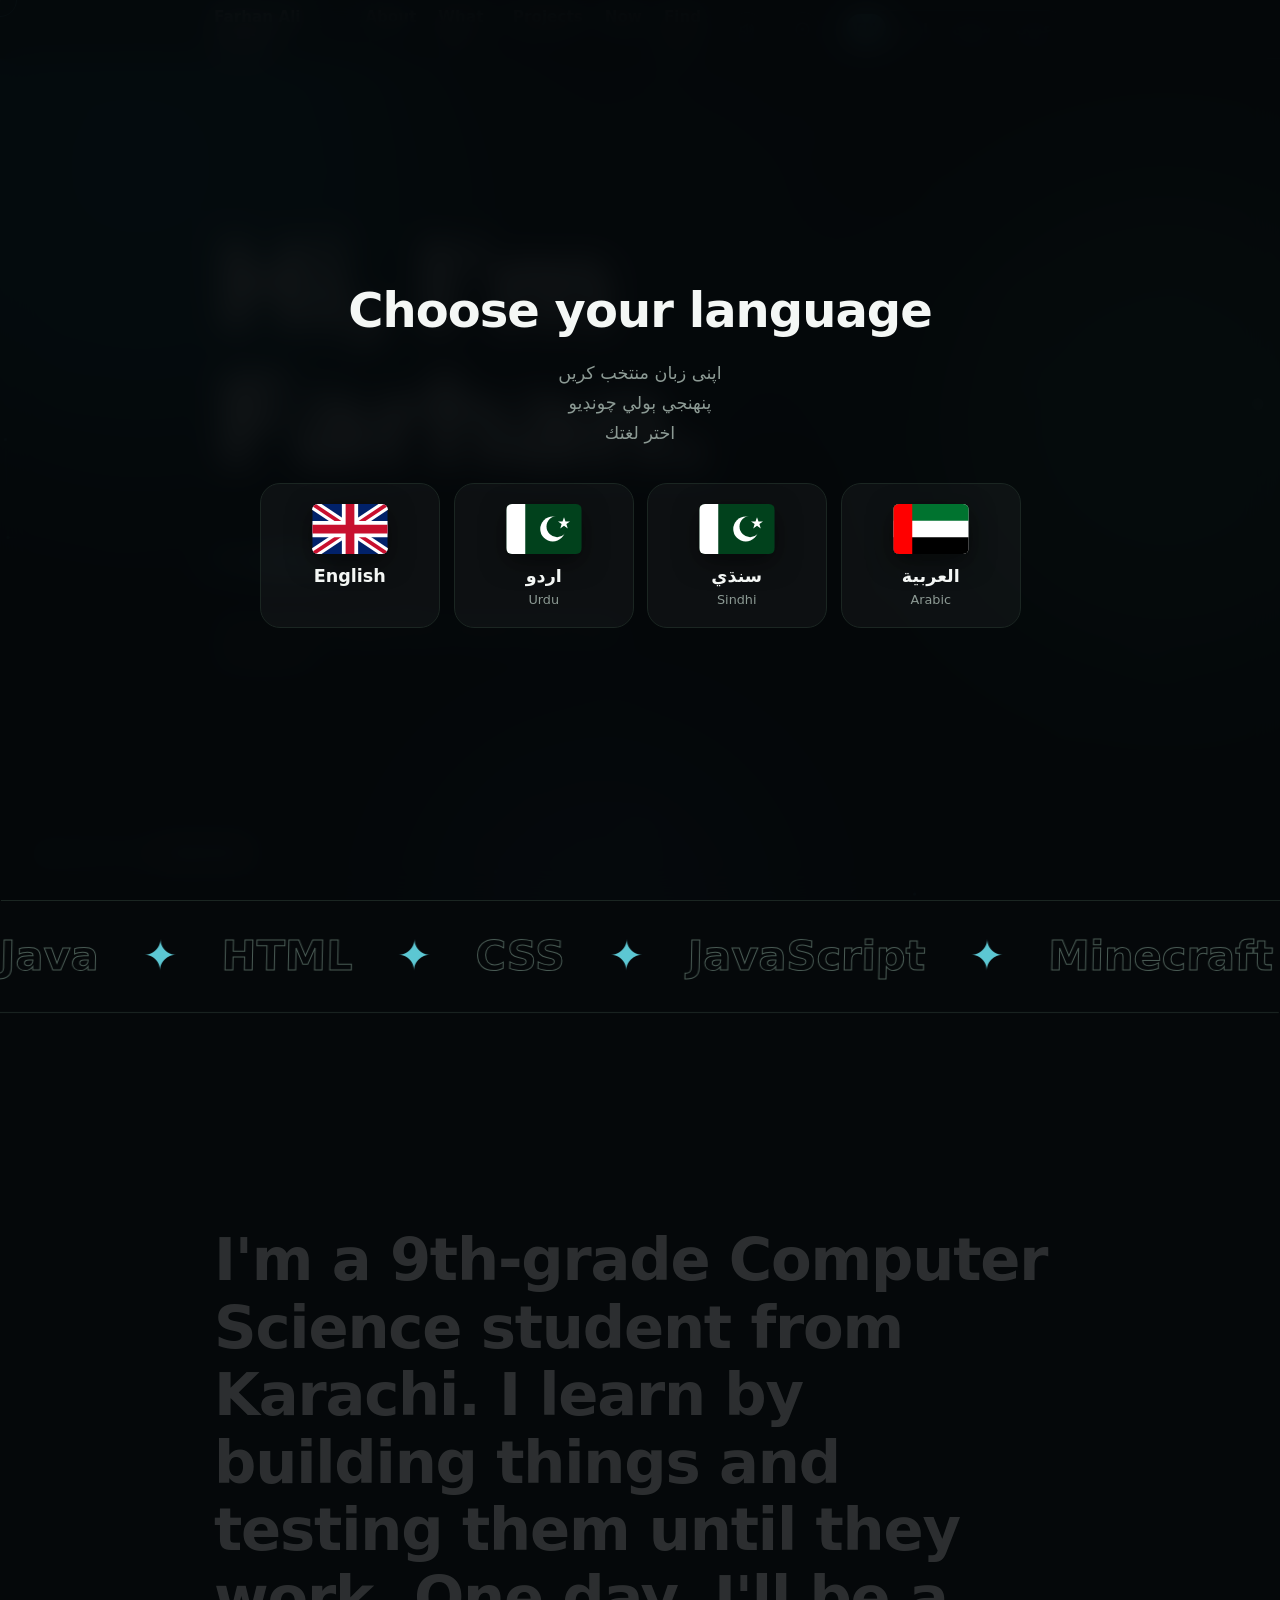
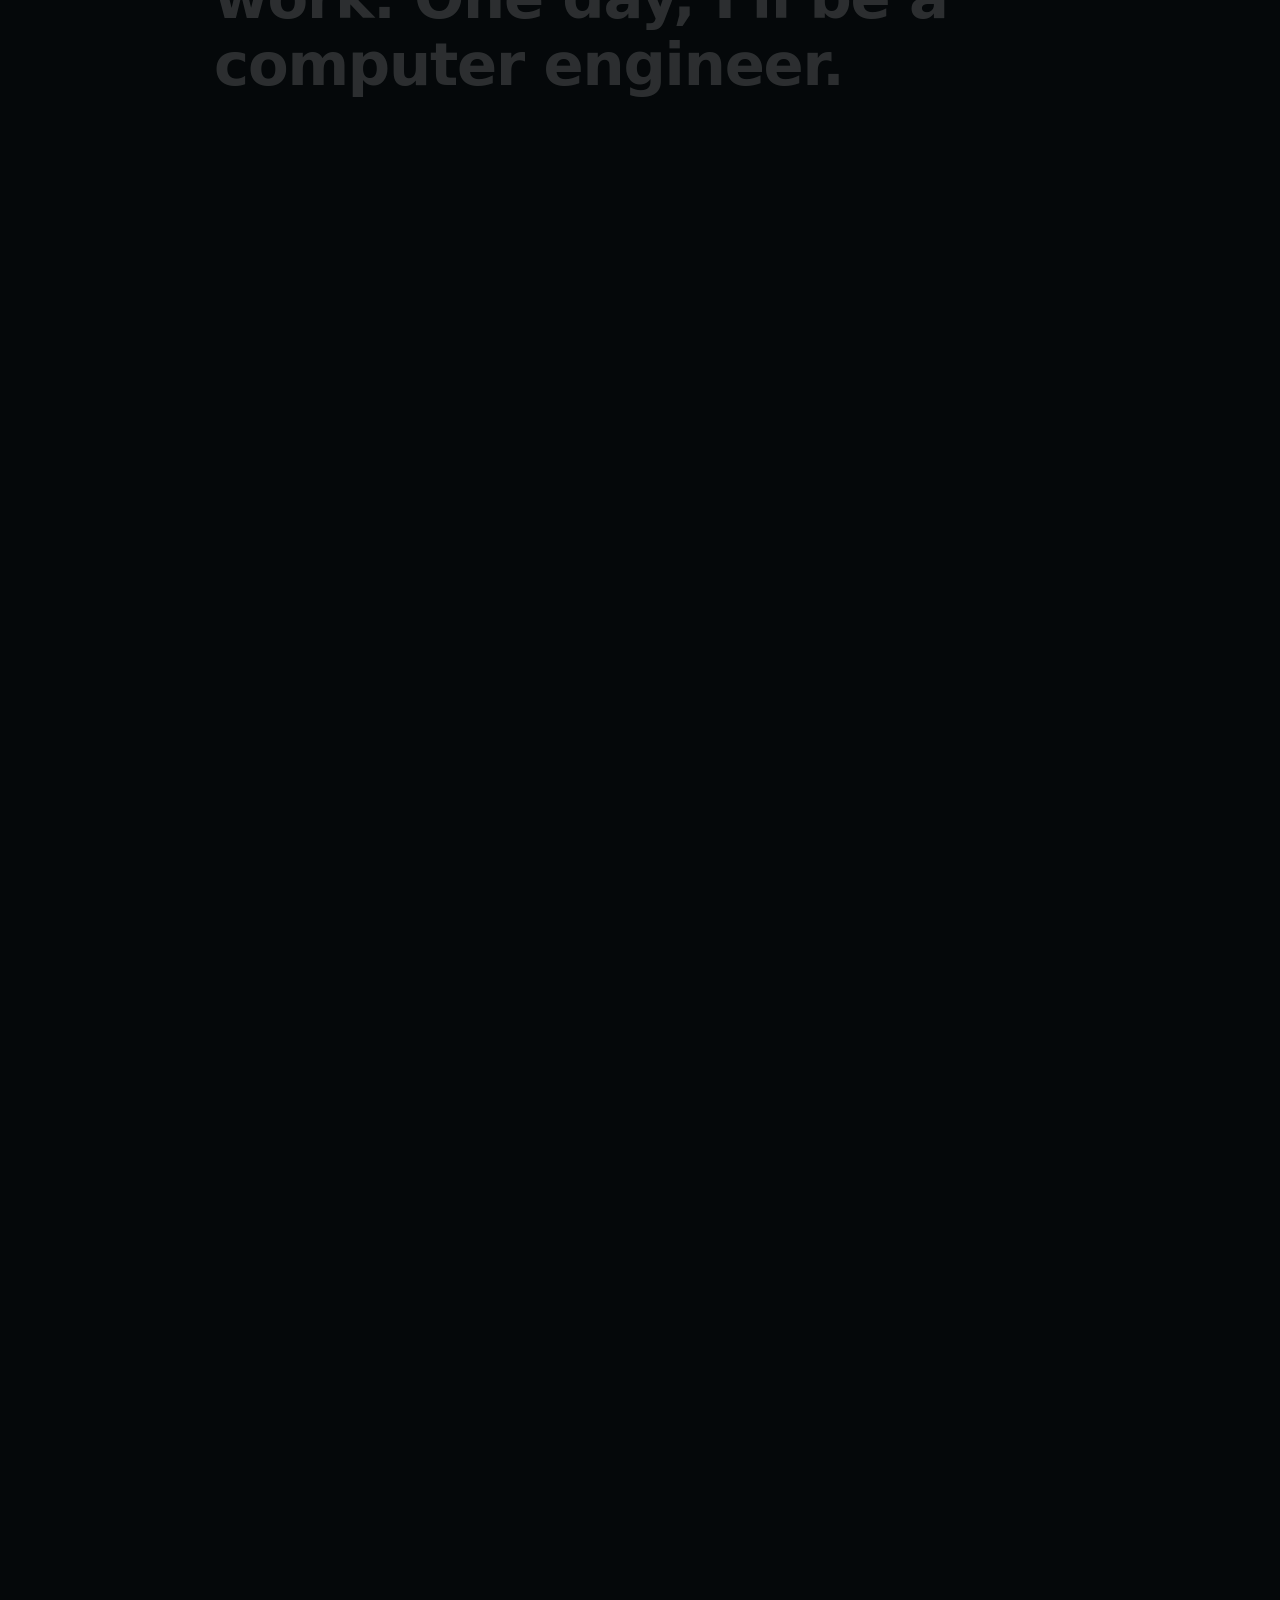
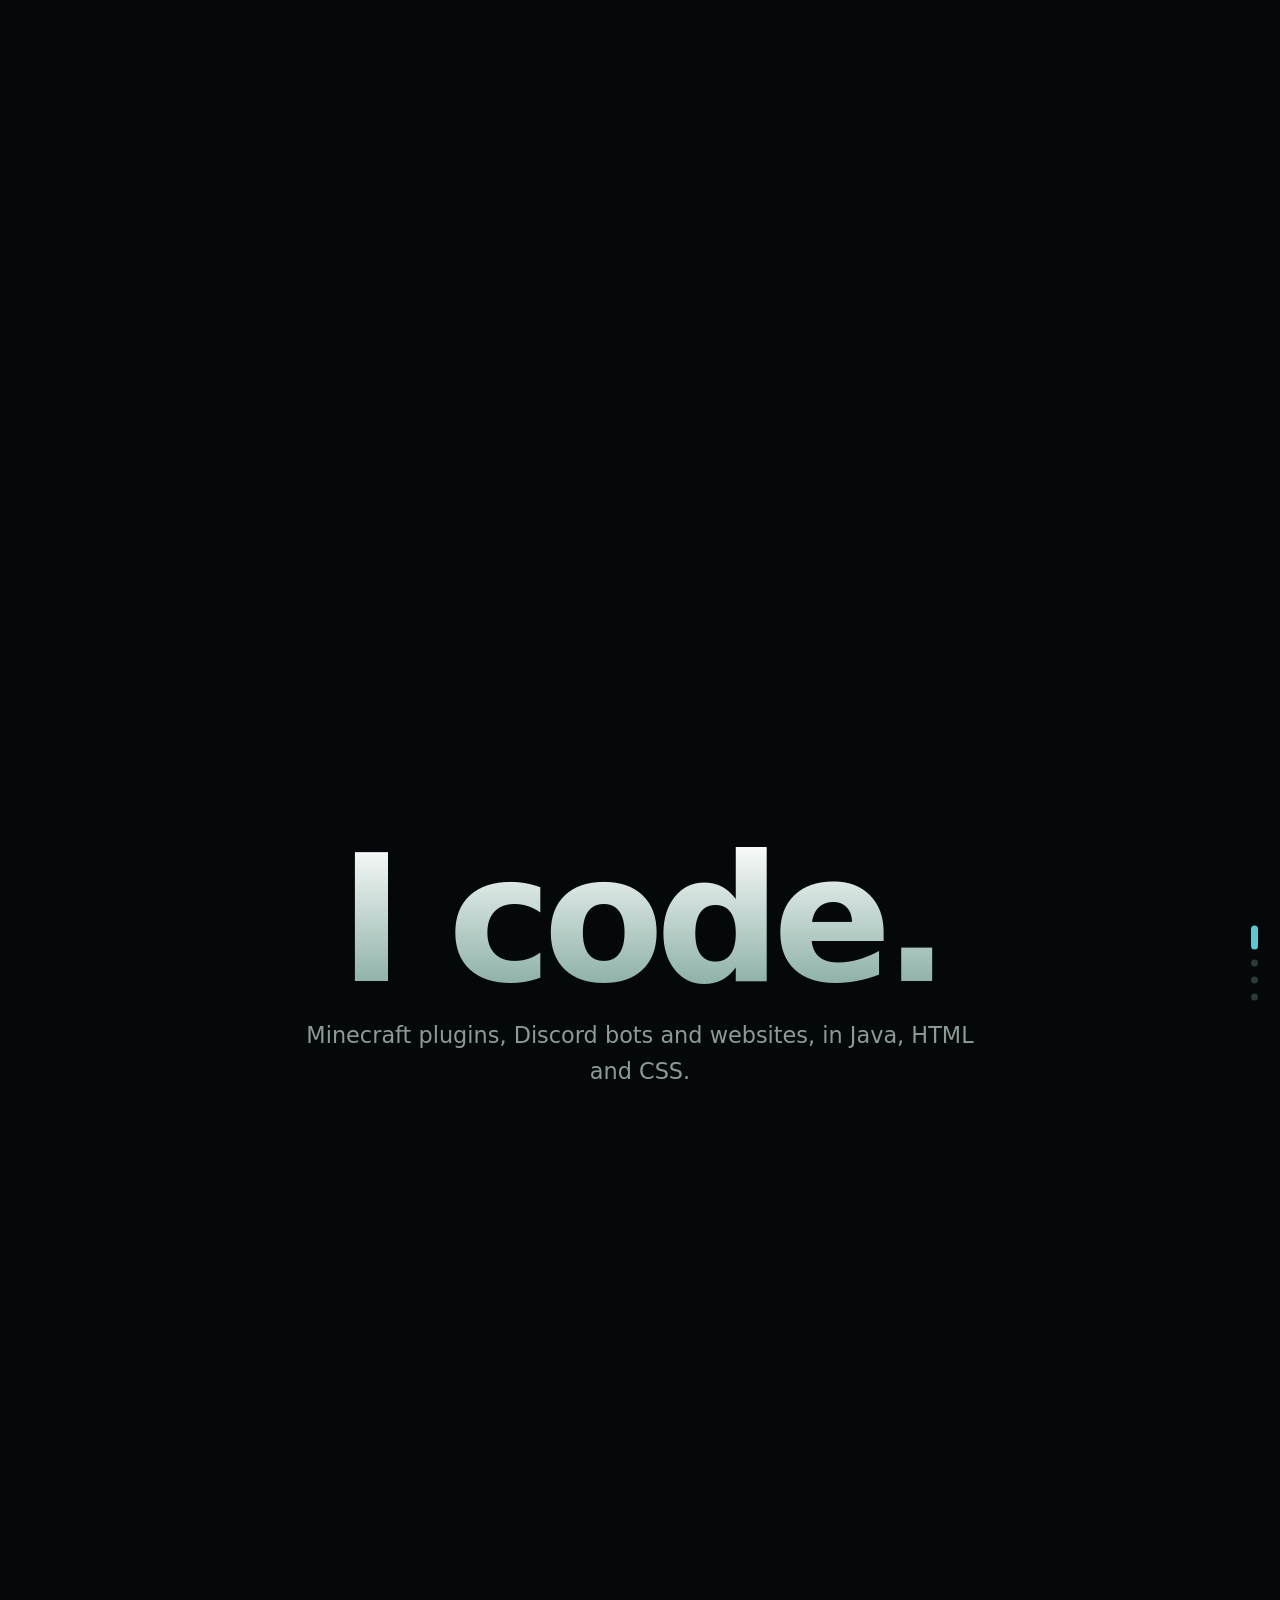
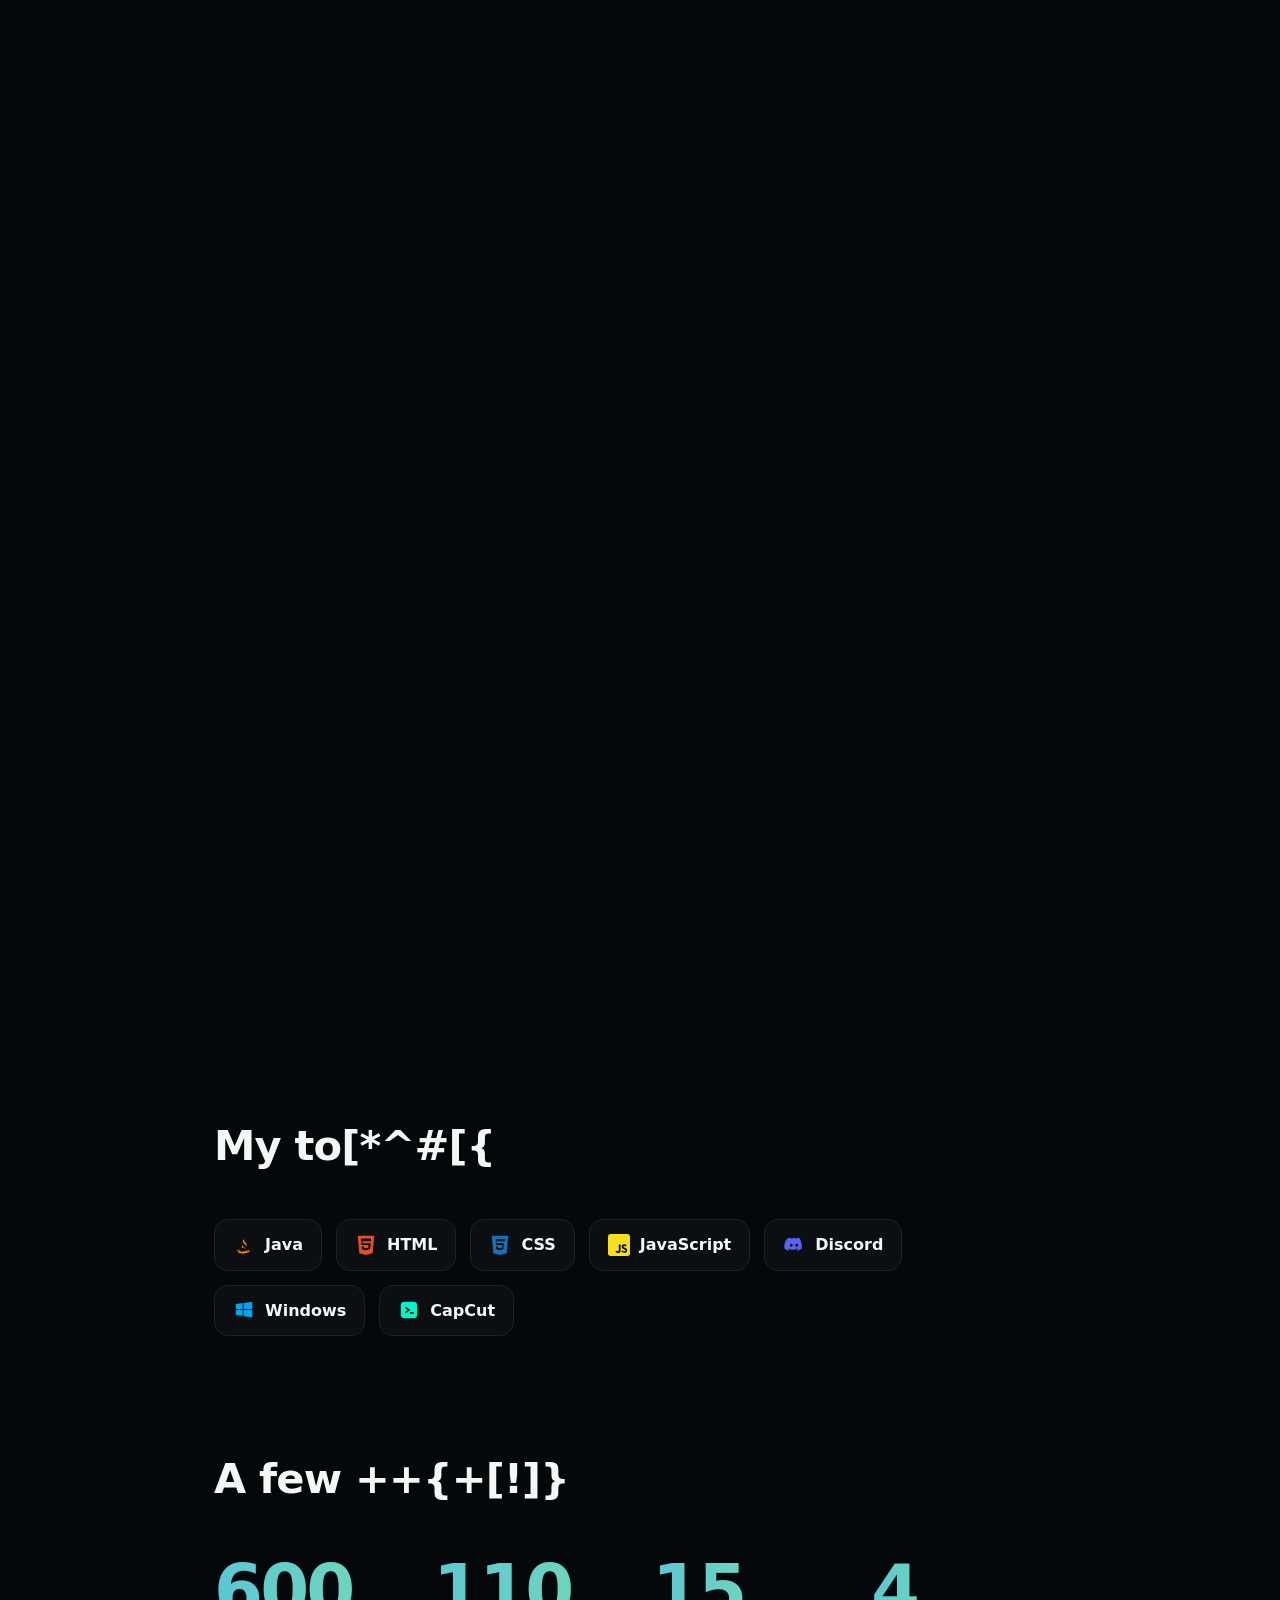
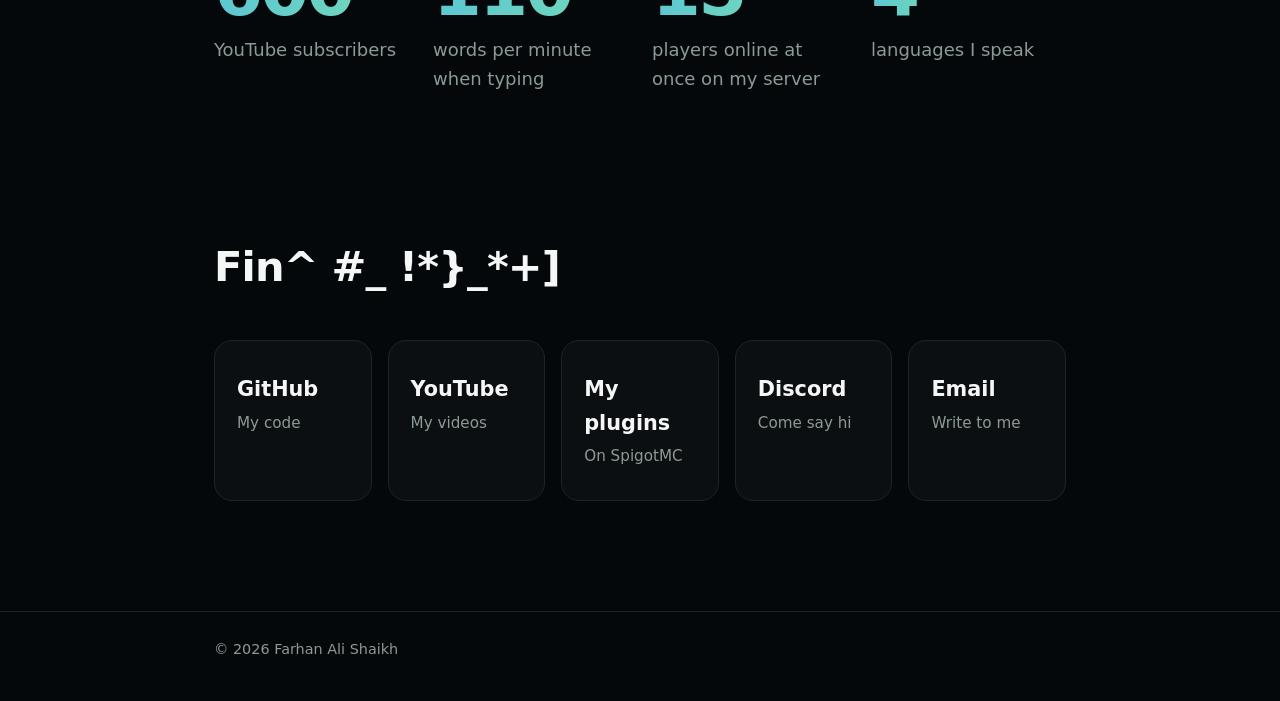
==== commit f5cd368b: "Update index.html" ====
--- a/index.html
+++ b/index.html
@@ -36,6 +36,7 @@
       <button data-th="purple" style="background:linear-gradient(135deg,#B98CFF,#7FE3E3)" aria-label="Purple Haze"></button>
       <button data-th="forest" style="background:linear-gradient(135deg,#8FD17A,#C9E265)" aria-label="Forest"></button>
       <button data-th="mono" style="background:linear-gradient(135deg,#DADADA,#8A8A8A)" aria-label="Mono"></button>
+      <button data-th="legend" class="locked" style="background:linear-gradient(135deg,#F0C24B,#4A360A)" aria-label="Legend (find all 3 shards to unlock)" title="Find all 3 shards to unlock"></button>
     </div>
   </div>
   <div class="lang" role="group" aria-label="Language"><button data-l="en">EN</button><button data-l="ur">اردو</button><button data-l="sd">سنڌي</button><button data-l="ar">عربي</button></div>
@@ -49,7 +50,7 @@
       <p class="type"><span class="sr" data-i="sr">I code Minecraft plugins, Discord bots, websites and more.</span><span aria-hidden="true"><span data-i="tp">I code</span> <span id="word"></span><span class="cur"></span></span></p>
       <p class="lead" data-i="lead">A 9th-grade student from Karachi who loves computers.</p>
     </div>
-    <div class="clk"><span data-i="clk">Karachi time</span><b id="clock"></b></div>
+    <div class="clk"><span data-i="clk">Karachi time</span><b id="clock"></b><i class="shard" data-shard="1" aria-hidden="true"></i></div>
     <div class="cue" aria-hidden="true"></div>
   </section>
   <div class="marq" aria-hidden="true"><div class="track" id="track"><span>Java</span><span>HTML</span><span>CSS</span><span>JavaScript</span><span>Minecraft</span><span>Discord</span><span>CapCut</span><span>Windows</span></div></div>
--- a/style.css
+++ b/style.css
@@ -0,0 +1,173 @@
+:root{--bg:#05080A;--ink:#F4F7F5;--muted:#8C9A94;--line:#1B2622;--a:#5CC7D3;--b:#7FE3A8;--bl1:#177E8A;--bl2:#2E7D5B;--bl3:#3B5BA5;--mx:50vw;--my:30vh}
+:root[data-theme="sunset"]{--bg:#0A0607;--ink:#FBF3EE;--muted:#B08A80;--line:#2B1C1A;--a:#FF9F5A;--b:#FF6B9E;--bl1:#B5502B;--bl2:#8A2E55;--bl3:#5A2E7A}
+:root[data-theme="purple"]{--bg:#08060E;--ink:#F3F0FA;--muted:#9C93B0;--line:#231C33;--a:#B98CFF;--b:#7FE3E3;--bl1:#5B2E9E;--bl2:#2E4A9E;--bl3:#7A2E7A}
+:root[data-theme="forest"]{--bg:#050B07;--ink:#F1F7F2;--muted:#8FA893;--line:#182C1E;--a:#8FD17A;--b:#C9E265;--bl1:#1E5E2E;--bl2:#3A6B1E;--bl3:#1E5E52}
+:root[data-theme="mono"]{--bg:#0A0A0A;--ink:#F2F2F2;--muted:#9A9A9A;--line:#262626;--a:#DADADA;--b:#8A8A8A;--bl1:#2A2A2A;--bl2:#3A3A3A;--bl3:#1A1A1A}
+html{transition:background-color .5s}
+
+*{box-sizing:border-box}
+html{scroll-behavior:smooth;overflow-x:clip}
+body{margin:0;background:var(--bg);color:var(--ink);font:18px/1.6 system-ui,-apple-system,"Segoe UI",Roboto,sans-serif;overflow-x:clip}
+[dir=rtl] body,[dir=rtl] button{font-family:"Noto Naskh Arabic","Segoe UI",Tahoma,sans-serif}
+[dir=rtl] *{letter-spacing:0!important}
+[dir=rtl] h1,[dir=rtl] .panel h2{line-height:1.35}[dir=rtl] .story{line-height:1.5}
+body::before{content:"";position:fixed;inset:0;pointer-events:none;z-index:0;background:radial-gradient(500px circle at var(--mx) var(--my),rgba(92,199,211,.10),transparent 60%)}
+a{color:var(--a)}a:focus-visible,button:focus-visible{outline:3px solid var(--a);outline-offset:4px}
+.wrap{max-width:900px;margin:0 auto;padding:0 24px;position:relative;z-index:1}
+#bar{position:fixed;top:0;left:0;right:0;height:3px;background:linear-gradient(90deg,var(--a),var(--b));transform:scaleX(0);transform-origin:left;z-index:60}
+[dir=rtl] #bar{transform-origin:right}
+#ring{position:fixed;left:0;top:0;width:34px;height:34px;margin:-17px 0 0 -17px;border:1.5px solid var(--a);border-radius:50%;pointer-events:none;z-index:50;opacity:.8;transition:width .25s,height .25s,margin .25s,background .25s}
+#ring.big{width:66px;height:66px;margin:-33px 0 0 -33px;background:rgba(92,199,211,.12)}
+nav{position:fixed;top:0;left:0;right:0;z-index:10;backdrop-filter:blur(16px) saturate(1.4);-webkit-backdrop-filter:blur(16px) saturate(1.4);background:rgba(5,8,10,.55);border-bottom:1px solid var(--line)}
+nav .wrap{display:flex;gap:22px;align-items:center;height:58px}
+.brand{margin-inline-end:auto;font-weight:800;color:var(--ink);text-decoration:none}
+.nl{display:flex;gap:22px}
+nav a{color:var(--muted);text-decoration:none;font-weight:600;font-size:.95rem;transition:color .2s}
+nav a:hover{color:var(--ink)}
+.lang{display:flex;gap:4px;padding:3px;border:1px solid var(--line);border-radius:99px}
+.lang button{background:none;border:0;color:var(--muted);font:inherit;font-size:.85rem;font-weight:700;padding:4px 10px;border-radius:99px;cursor:pointer;transition:all .25s}
+.lang button[aria-pressed=true]{background:var(--a);color:#05080A}
+main{transition:opacity .22s}
+.hero{position:relative;min-height:100vh;min-height:100svh;display:flex;align-items:center;overflow:hidden}
+.blob{position:absolute;border-radius:50%;filter:blur(90px);opacity:.55;will-change:transform}
+.b1{width:46vmax;height:46vmax;background:var(--bl1);left:-12vmax;top:-10vmax;transition:background-color .5s}
+.b2{width:38vmax;height:38vmax;background:var(--bl2);right:-10vmax;top:14vmax;transition:background-color .5s}
+.b3{width:26vmax;height:26vmax;background:var(--bl3);left:34vw;bottom:-14vmax;opacity:.4;transition:background-color .5s}
+.fx .b1{animation:f1 16s ease-in-out infinite alternate}.fx .b2{animation:f2 19s ease-in-out infinite alternate}.fx .b3{animation:f1 22s ease-in-out infinite alternate-reverse}
+@keyframes f1{to{transform:translate(9vmax,6vmax) scale(1.15)}}@keyframes f2{to{transform:translate(-8vmax,-5vmax) scale(.9)}}
+h1{font-size:clamp(3.1rem,10.5vw,7.6rem);line-height:1;margin:0 0 20px;letter-spacing:-.04em;font-weight:800;padding-bottom:.1em}
+.wd{display:inline-block;overflow:hidden;vertical-align:top;padding-bottom:.12em;margin-inline-end:.22em}
+.fx .ch{display:inline-block;transform:translateY(115%);animation:rise 1s cubic-bezier(.16,.84,.24,1) forwards;animation-delay:calc(var(--i)*var(--s,55ms) + 250ms)}
+@keyframes rise{to{transform:none}}
+.type{font-size:clamp(1.35rem,4.2vw,2.2rem);font-weight:700;color:var(--a);margin:0 0 26px;min-height:1.5em}
+.cur{display:inline-block;width:3px;height:1em;background:var(--a);margin-inline-start:3px;vertical-align:-.12em;animation:blink 1s steps(1) infinite}
+@keyframes blink{50%{opacity:0}}
+.sr{position:absolute;left:-9999px}
+.lead{max-width:44ch;color:var(--muted);font-size:1.15rem;margin:0}
+.fx .lead,.fx .type{opacity:0;animation:fade 1.2s ease forwards}.fx .type{animation-delay:1.1s}.fx .lead{animation-delay:1.5s}
+@keyframes fade{to{opacity:1}}
+.cue{position:absolute;bottom:28px;left:50%;width:2px;height:54px;background:linear-gradient(var(--a),transparent);transform-origin:top;animation:cue 2s ease-in-out infinite}
+@keyframes cue{0%{transform:scaleY(0)}50%{transform:scaleY(1)}100%{transform:scaleY(1);opacity:0}}
+.marq{overflow:hidden;direction:ltr;border-block:1px solid var(--line);padding:22px 0;position:relative;z-index:1}
+.track{display:flex;width:max-content;gap:44px;font-size:clamp(1.6rem,4vw,2.6rem);font-weight:800;color:transparent;-webkit-text-stroke:1px #4a5c55;font-family:system-ui,sans-serif}
+.track span::after{content:"\2726";margin-inline-start:44px;color:var(--a);-webkit-text-stroke:0}
+.fx .track{animation:mq 32s linear infinite}
+@keyframes mq{to{transform:translateX(-50%)}}
+.scene{position:relative;z-index:1}
+.fx .scene{height:300vh}
+.fx .stage{position:sticky;top:0;height:100vh;height:100svh;display:flex;align-items:center;overflow:hidden}
+.stage{padding:90px 0}
+.story{font-size:clamp(1.8rem,5.2vw,3.7rem);line-height:1.14;font-weight:700;letter-spacing:-.02em;max-width:20em}
+.fx .w{opacity:.16;transition:opacity .25s}.fx .w.on{opacity:1}
+.fx #do.scene{height:420vh}
+.panels{position:relative;width:100%;height:100%}
+.panel{text-align:center;padding:24px}
+.panel h2{font-size:clamp(3.6rem,16vw,11rem);line-height:.95;margin:0 0 14px;letter-spacing:-.05em;font-weight:800;background:linear-gradient(180deg,#fff,#7fa79c);-webkit-background-clip:text;background-clip:text;color:transparent}
+.panel p{color:var(--muted);font-size:clamp(1.05rem,2.4vw,1.4rem);max-width:30em;margin:0 auto}
+.fx .panel{position:absolute;inset:0;display:flex;flex-direction:column;align-items:center;justify-content:center;opacity:0;will-change:transform,opacity,filter}
+.dots{display:none}
+.fx .dots{display:flex;flex-direction:column;gap:10px;position:absolute;inset-inline-end:22px;top:50%;transform:translateY(-50%);z-index:2}
+.dots i{width:7px;height:7px;border-radius:50%;background:#2a3a34;transition:all .3s}
+.dots i.on{background:var(--a);height:24px;border-radius:5px}
+.stats{padding:100px 0;position:relative;z-index:1}
+h3{font-size:clamp(1.8rem,4vw,2.6rem);margin:0 0 40px;letter-spacing:-.02em}
+.grid{display:grid;grid-template-columns:repeat(auto-fit,minmax(150px,1fr));gap:34px 24px}
+.num{display:inline-block;padding-inline-end:.06em;font-size:clamp(2.8rem,7vw,4.4rem);font-weight:800;letter-spacing:-.04em;line-height:1.1;background:linear-gradient(90deg,var(--a),var(--b));-webkit-background-clip:text;background-clip:text;color:transparent}
+.fx .num{background-size:200% 100%;animation:shim 5s ease-in-out infinite alternate}@keyframes shim{to{background-position:100% 0}}
+#pc{position:absolute;inset:0;width:100%;height:100%;z-index:0}
+.rip{position:fixed;width:12px;height:12px;margin:-6px 0 0 -6px;border:2px solid var(--b);border-radius:50%;pointer-events:none;z-index:70;animation:rip .7s ease-out forwards}
+@keyframes rip{to{transform:scale(9);opacity:0}}
+.marq{will-change:transform}
+.grid span{display:block;color:var(--muted);margin-top:6px}
+.find{padding:40px 0 110px;position:relative;z-index:1}
+.cards{display:grid;grid-template-columns:repeat(auto-fit,minmax(150px,1fr));gap:16px;perspective:900px}
+.card{display:block;padding:32px 22px;border:1px solid var(--line);border-radius:18px;background:rgba(255,255,255,.03);color:var(--ink);text-decoration:none;font-size:1.3rem;font-weight:700;transition:transform .15s ease-out,border-color .3s,background .3s;transform-style:preserve-3d}
+.card small{display:block;color:var(--muted);font-weight:500;font-size:.95rem;margin-top:4px}
+.card:hover{border-color:var(--a);background:radial-gradient(circle at var(--gx,50%) var(--gy,50%),rgba(92,199,211,.28),transparent 60%),rgba(92,199,211,.06)}
+.fx .rv{opacity:0;transform:translateY(40px) scale(.98);transition:opacity 1s cubic-bezier(.16,.84,.24,1),transform 1s cubic-bezier(.16,.84,.24,1)}
+.fx .rv.in{opacity:1;transform:none}
+.fx .grid.rv>div,.fx .cards.rv>a{opacity:0;transform:translateY(30px);transition:opacity .8s,transform .8s cubic-bezier(.16,.84,.24,1)}
+.fx .rv.in>*,.fx .grid.rv.in>div,.fx .cards.rv.in>a{opacity:1;transform:none}
+.fx .rv.in>*:nth-child(2){transition-delay:.12s}.fx .rv.in>*:nth-child(3){transition-delay:.24s}.fx .rv.in>*:nth-child(4){transition-delay:.36s}.fx .rv.in>*:nth-child(5){transition-delay:.48s}
+footer{padding:26px 0 40px;color:var(--muted);font-size:.9rem;border-top:1px solid var(--line);position:relative;z-index:1}
+@media (max-width:700px){.nl{display:none}nav .wrap{gap:10px;height:54px}.lang button{padding:4px 8px;font-size:.78rem}.wrap{padding:0 18px}.find{padding-bottom:80px}.stats{padding:70px 0}}
+@media (max-width:520px){.brand{display:none}.lang{margin-inline-start:auto}.cue{display:none}h3{margin-bottom:28px}}
+
+html.lock,html.lock body{overflow:hidden}
+.fx:not(.go) .ch,.fx:not(.go) .type,.fx:not(.go) .lead{animation-play-state:paused}
+#snd{background:none;border:1px solid var(--line);border-radius:50%;width:34px;height:34px;display:grid;place-items:center;color:var(--muted);cursor:pointer;flex:none}
+#snd:hover{color:var(--ink);border-color:var(--a)}#snd svg{width:17px;height:17px;fill:none;stroke:currentColor;stroke-width:2;stroke-linecap:round;stroke-linejoin:round}
+#snd .x{display:none}#snd.off .x{display:block}#snd.off .wv{display:none}
+.clk{position:absolute;inset-inline-start:24px;bottom:26px;z-index:2;display:flex;align-items:center;gap:9px;padding:8px 14px;border:1px solid var(--line);border-radius:99px;background:rgba(5,8,10,.5);backdrop-filter:blur(10px);font-size:.85rem;color:var(--muted)}
+.clk::before{content:"";width:8px;height:8px;border-radius:50%;background:var(--b);box-shadow:0 0 0 0 rgba(127,227,168,.7);animation:pulse 2s infinite}
+@keyframes pulse{70%{box-shadow:0 0 0 9px rgba(127,227,168,0)}100%{box-shadow:0 0 0 0 rgba(127,227,168,0)}}
+.clk b{color:var(--ink);font-variant-numeric:tabular-nums;direction:ltr}
+#pick{position:fixed;inset:0;z-index:100;display:none;flex-direction:column;align-items:center;justify-content:center;gap:34px;padding:24px;text-align:center;background:rgba(5,8,10,.94);backdrop-filter:blur(16px);overflow:auto}
+#pick.show{display:flex;animation:fade .5s both}#pick.out{opacity:0;transition:opacity .45s}
+.pk h2{font-size:clamp(1.8rem,6vw,3rem);margin:0 0 10px;letter-spacing:-.02em}.pk p{margin:2px 0;color:var(--muted);font-size:1.1rem}
+.fl{display:grid;grid-template-columns:repeat(auto-fit,minmax(140px,1fr));gap:14px;width:100%;max-width:760px}
+.fl button{display:flex;flex-direction:column;align-items:center;gap:12px;padding:20px 10px;border:1px solid var(--line);border-radius:20px;background:rgba(255,255,255,.04);color:var(--ink);font:700 1.1rem system-ui,sans-serif;cursor:pointer;transition:transform .25s,border-color .25s,background .25s;animation:pop .6s cubic-bezier(.16,.84,.24,1) both;animation-delay:calc(var(--n)*90ms + 200ms)}
+.fl button:hover,.fl button:focus-visible{transform:translateY(-6px) scale(1.04);border-color:var(--a);background:rgba(92,199,211,.1)}
+.fl svg{width:76px;height:50px;border-radius:6px;box-shadow:0 8px 24px rgba(0,0,0,.55)}.fl small{color:var(--muted);font-weight:500;font-size:.8rem;margin-top:-6px}
+@keyframes pop{from{opacity:0;transform:translateY(26px) scale(.9)}}
+#intro{position:fixed;inset:0;z-index:90;display:none}#intro.show{display:block}
+.curt{position:absolute;left:0;right:0;height:50.5%;background:#05080A;transition:transform .9s cubic-bezier(.77,0,.18,1)}
+.c1{top:0}.c2{bottom:0}#intro.open .c1{transform:translateY(-101%)}#intro.open .c2{transform:translateY(101%)}
+.il{position:absolute;inset:0;z-index:2;display:flex;flex-direction:column;align-items:center;justify-content:center;gap:22px;transition:opacity .4s,transform .7s}
+#intro.open .il{opacity:0;transform:scale(1.1)}
+.iname{font-size:clamp(1.8rem,7vw,4rem);font-weight:800;text-align:center;padding:0 16px}
+.ic{display:inline-block;opacity:0;transform:translateY(60%);animation:ic .6s cubic-bezier(.16,.84,.24,1) forwards;animation-delay:calc(var(--i)*45ms)}
+@keyframes ic{to{opacity:1;transform:none}}
+.ib{width:min(260px,60vw);height:3px;background:#1b2622;border-radius:3px;overflow:hidden}.ib i{display:block;height:100%;width:0;background:linear-gradient(90deg,var(--a),var(--b))}
+.ip{color:var(--muted);font-size:.95rem;font-variant-numeric:tabular-nums;direction:ltr}
+#toast{position:fixed;left:50%;bottom:32px;z-index:95;transform:translate(-50%,30px);opacity:0;padding:12px 22px;border-radius:99px;background:rgba(28,44,38,.92);border:1px solid var(--a);color:var(--ink);font-weight:700;pointer-events:none;transition:all .45s cubic-bezier(.16,.84,.24,1);white-space:nowrap}
+#toast.show{opacity:1;transform:translate(-50%,0)}
+
+.dotnav{position:fixed;left:auto;right:18px;top:50%;transform:translateY(-50%);z-index:40;display:none;flex-direction:column;align-items:center;gap:14px;width:auto;background:none;border:0;backdrop-filter:none}
+.fx .dotnav{display:flex}
+.dotnav button{width:9px;height:9px;border-radius:50%;background:#28352f;border:0;padding:0;cursor:pointer;transition:all .3s;position:relative}
+.dotnav button.on{background:var(--a);transform:scale(1.3)}
+.dotnav button::after{content:attr(data-lbl);position:absolute;right:20px;top:50%;transform:translateY(-50%);white-space:nowrap;font-size:.75rem;color:var(--muted);opacity:0;transition:opacity .2s;pointer-events:none;background:rgba(5,8,10,.9);padding:3px 9px;border-radius:6px;border:1px solid var(--line)}
+.dotnav button:hover::after{opacity:1}
+@media (max-width:900px){.dotnav{display:none!important}}
+#totop{position:fixed;right:18px;bottom:18px;z-index:40;width:44px;height:44px;border-radius:50%;border:1px solid var(--line);background:rgba(5,8,10,.7);backdrop-filter:blur(10px);color:var(--ink);cursor:pointer;opacity:0;transform:translateY(14px) scale(.8);transition:all .35s cubic-bezier(.16,.84,.24,1);display:grid;place-items:center}
+#totop.show{opacity:1;transform:none}
+#totop svg{width:18px;height:18px;fill:none;stroke:currentColor;stroke-width:2.4;stroke-linecap:round;stroke-linejoin:round;transition:transform .25s}
+#totop:hover svg{transform:translateY(-3px)}
+.trail{position:fixed;width:6px;height:6px;border-radius:50%;background:var(--a);pointer-events:none;z-index:65;opacity:.8;will-change:transform}
+.tools{padding:20px 0 10px;position:relative;z-index:1}
+.chips{display:flex;flex-wrap:wrap;gap:14px}
+.chip{display:flex;align-items:center;gap:10px;padding:12px 18px;border:1px solid var(--line);border-radius:14px;background:rgba(255,255,255,.03);font-weight:700;font-size:1rem;transition:transform .35s cubic-bezier(.34,1.6,.64,1),border-color .3s,background .3s}
+.chip svg{width:22px;height:22px;flex:none}
+.chip:hover{border-color:var(--a);background:rgba(92,199,211,.08);transform:translateY(-5px) rotate(-2deg)}
+.chip:nth-child(even):hover{transform:translateY(-5px) rotate(2deg)}
+
+.themes{position:relative}
+.tbtn{background:none;border:1px solid var(--line);color:var(--muted);border-radius:50%;width:34px;height:34px;display:grid;place-items:center;cursor:pointer;flex:none}
+.tbtn:hover{color:var(--ink);border-color:var(--a)}
+.tbtn svg{width:17px;height:17px}
+.tmenu{position:absolute;top:44px;right:0;background:rgba(10,12,14,.92);backdrop-filter:blur(14px);border:1px solid var(--line);border-radius:14px;padding:10px;display:none;gap:8px;z-index:30;min-width:168px;flex-wrap:wrap}
+.tmenu.open{display:flex}
+.tmenu button{width:34px;height:34px;border-radius:50%;border:2px solid transparent;cursor:pointer;padding:0}
+.tmenu button.on{border-color:var(--ink)}
+.tmenu .lbl{width:100%;font-size:.72rem;color:var(--muted);font-weight:700;padding:2px 2px 4px}
+/* new pages */
+.pgtop{padding:130px 0 40px;position:relative;z-index:1}
+.pgtop h1{font-size:clamp(2.3rem,7vw,4rem);letter-spacing:-.03em;margin:0 0 14px;color:var(--ink)}
+.pgtop p{color:var(--muted);max-width:56ch;font-size:1.1rem;margin:0}
+.pcard{border:1px solid var(--line);border-radius:20px;padding:26px;margin-bottom:20px;background:rgba(255,255,255,.025);transition:transform .3s,border-color .3s}
+.pcard:hover{transform:translateY(-4px);border-color:var(--a)}
+.pcard h2{margin:0 0 6px;font-size:1.4rem;color:var(--ink)}
+.pcard .tag{display:inline-block;font-size:.75rem;font-weight:700;color:var(--a);border:1px solid var(--a);border-radius:99px;padding:2px 10px;margin-bottom:10px}
+.pcard p{color:var(--muted);margin:0 0 12px;max-width:62ch}
+.pcard ul{margin:0 0 12px;padding-inline-start:20px;color:var(--muted)}
+.pcard ul li{margin-bottom:4px}
+.pcard a.go{font-weight:700}
+.now-item{display:flex;gap:16px;padding:16px 0;border-bottom:1px solid var(--line)}
+.now-item:last-child{border-bottom:0}
+.now-item .dot{width:10px;height:10px;border-radius:50%;background:var(--a);margin-top:6px;flex:none}
+.now-item h3{margin:0 0 4px;font-size:1.1rem}
+.now-item p{margin:0;color:var(--muted)}
+.fact{border:1px dashed var(--line);border-radius:16px;padding:20px;margin:24px 0;font-size:1.05rem}
+.fact button{margin-top:12px;background:var(--a);color:#05080A;border:0;padding:8px 16px;border-radius:8px;font-weight:700;cursor:pointer}
+#factText{transition:opacity .18s}
